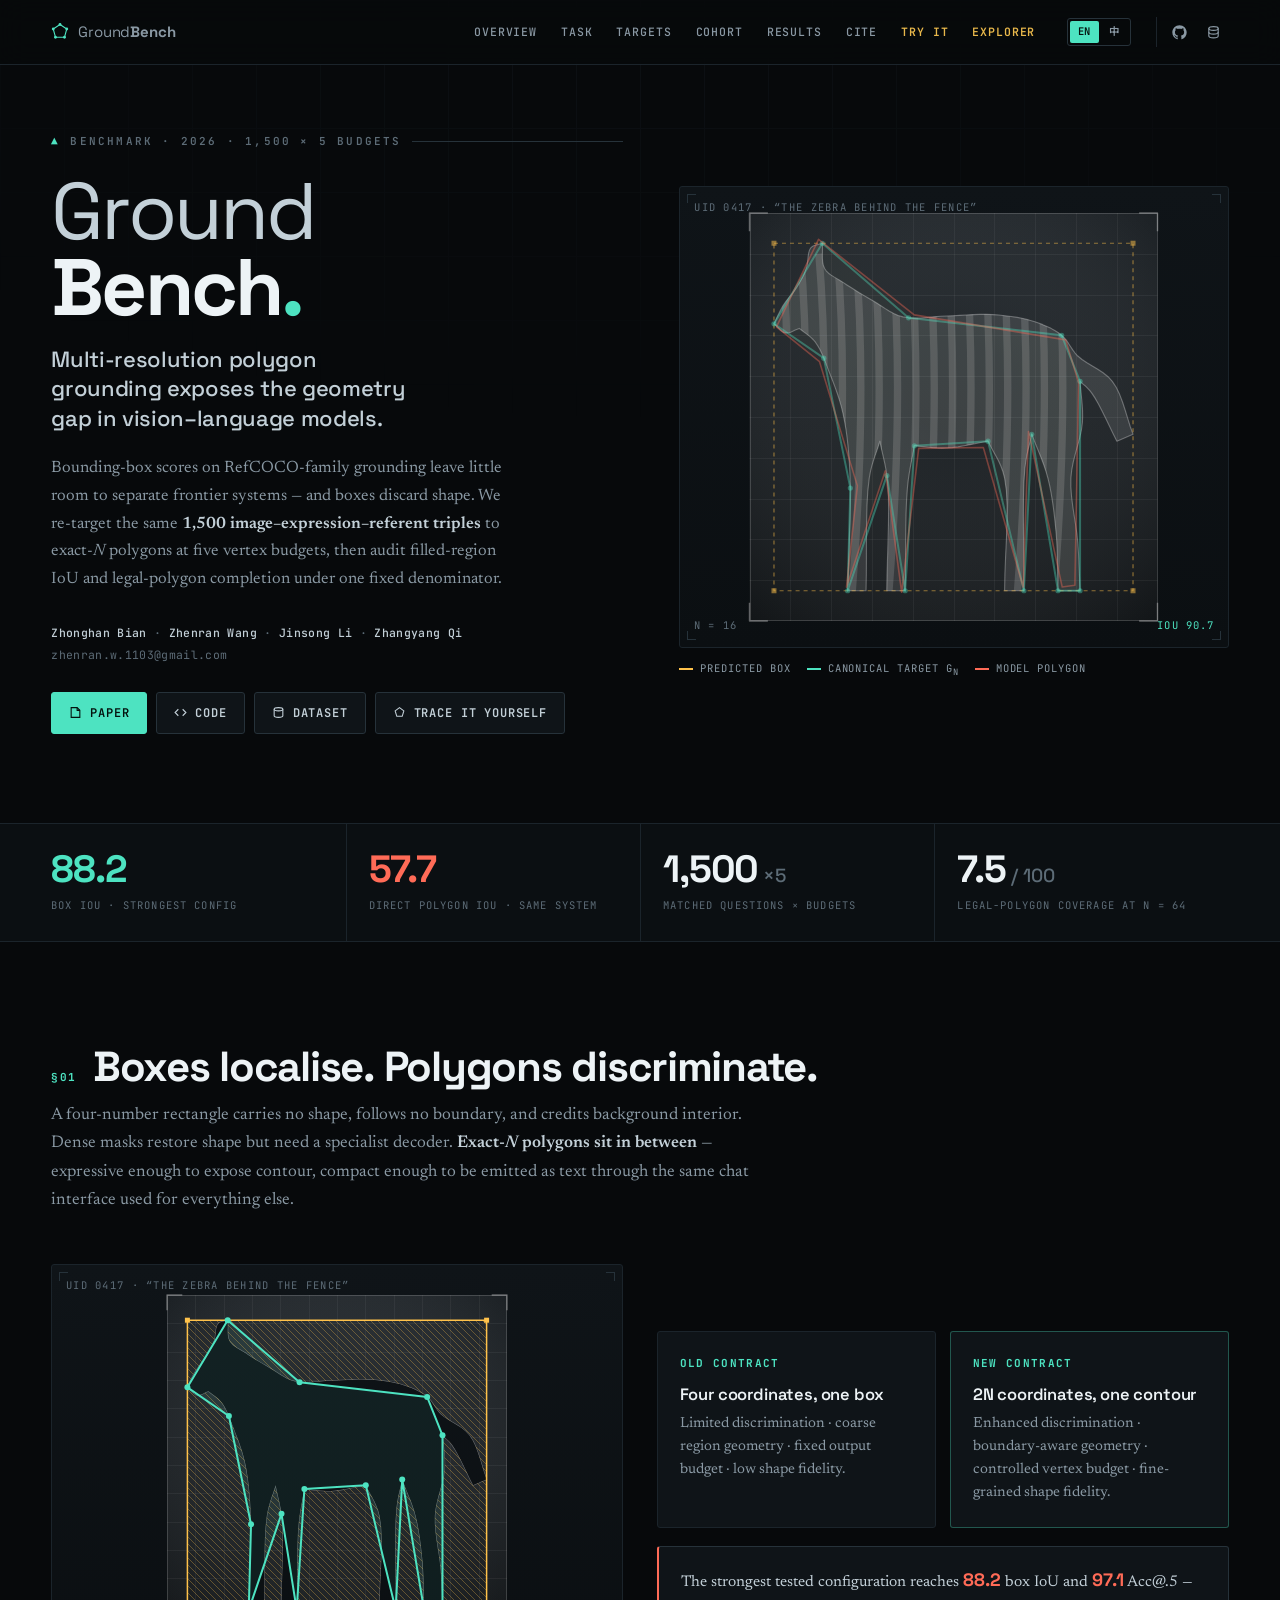
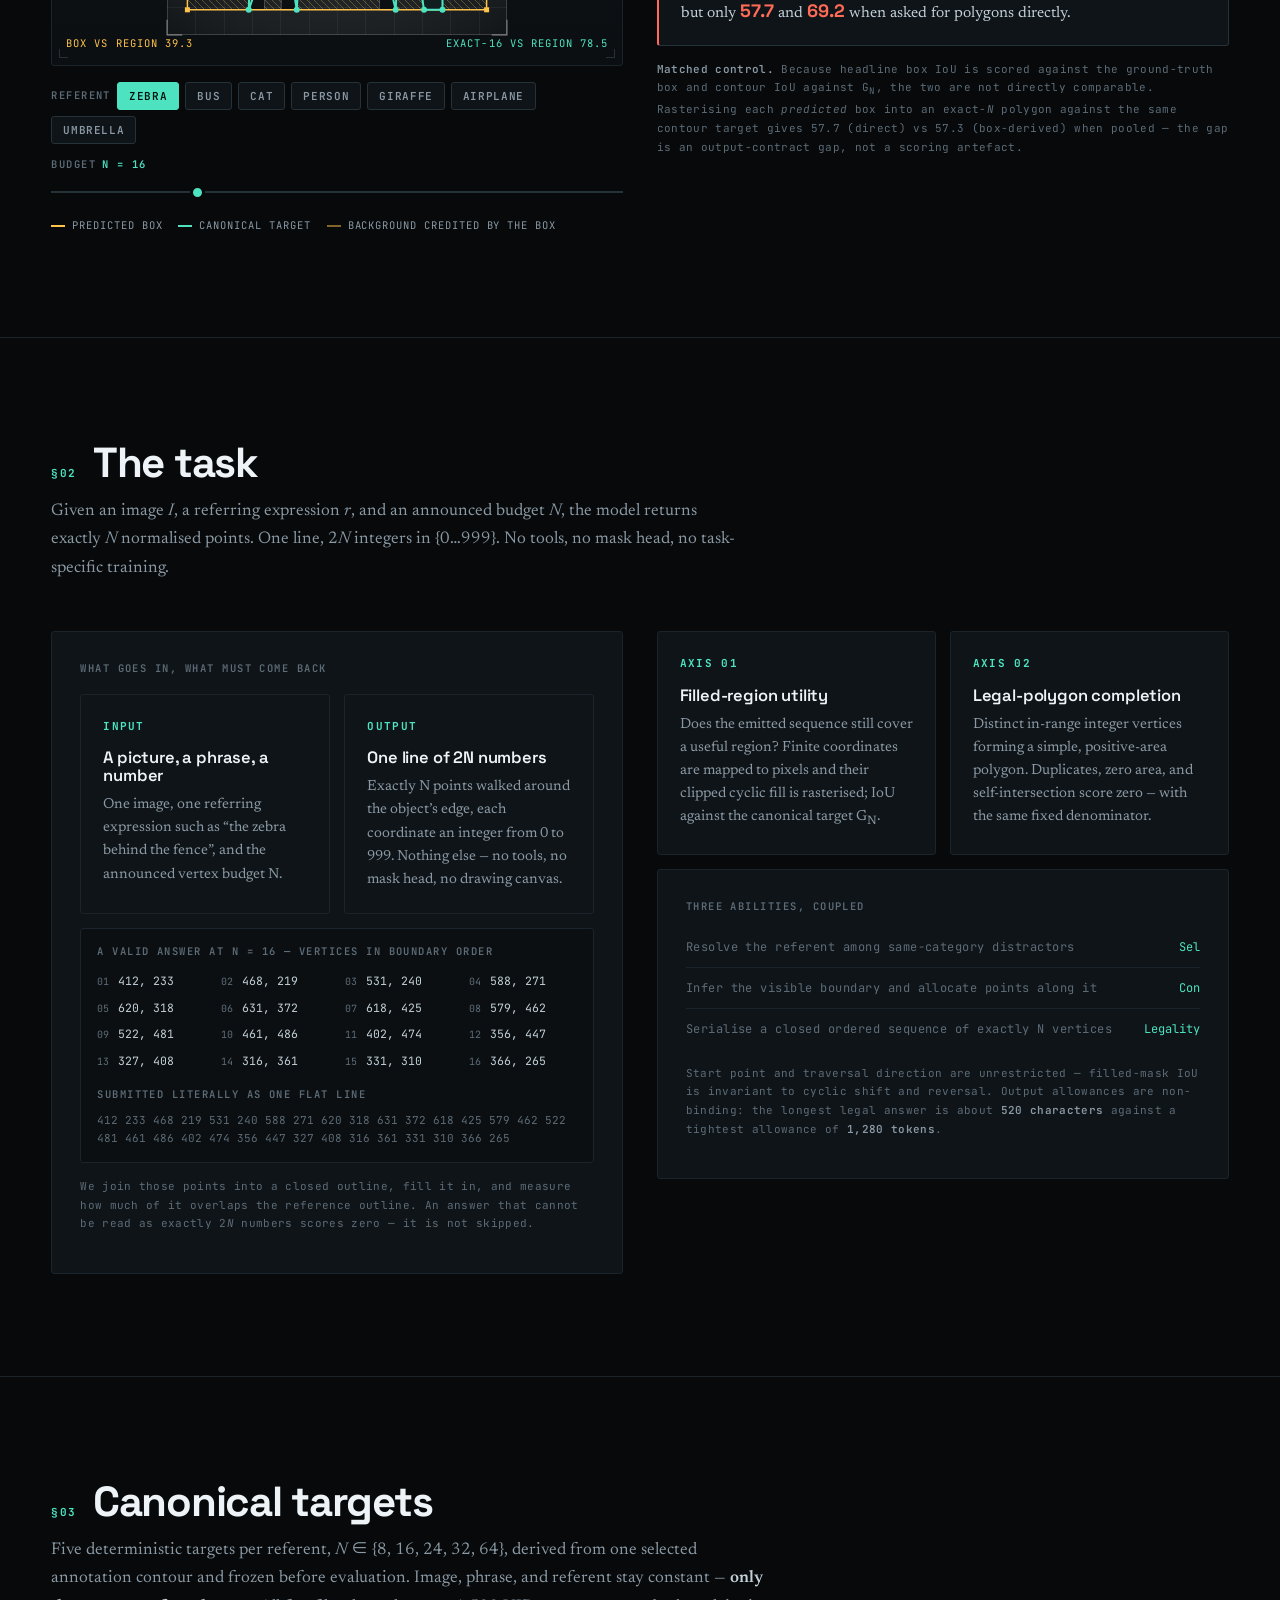
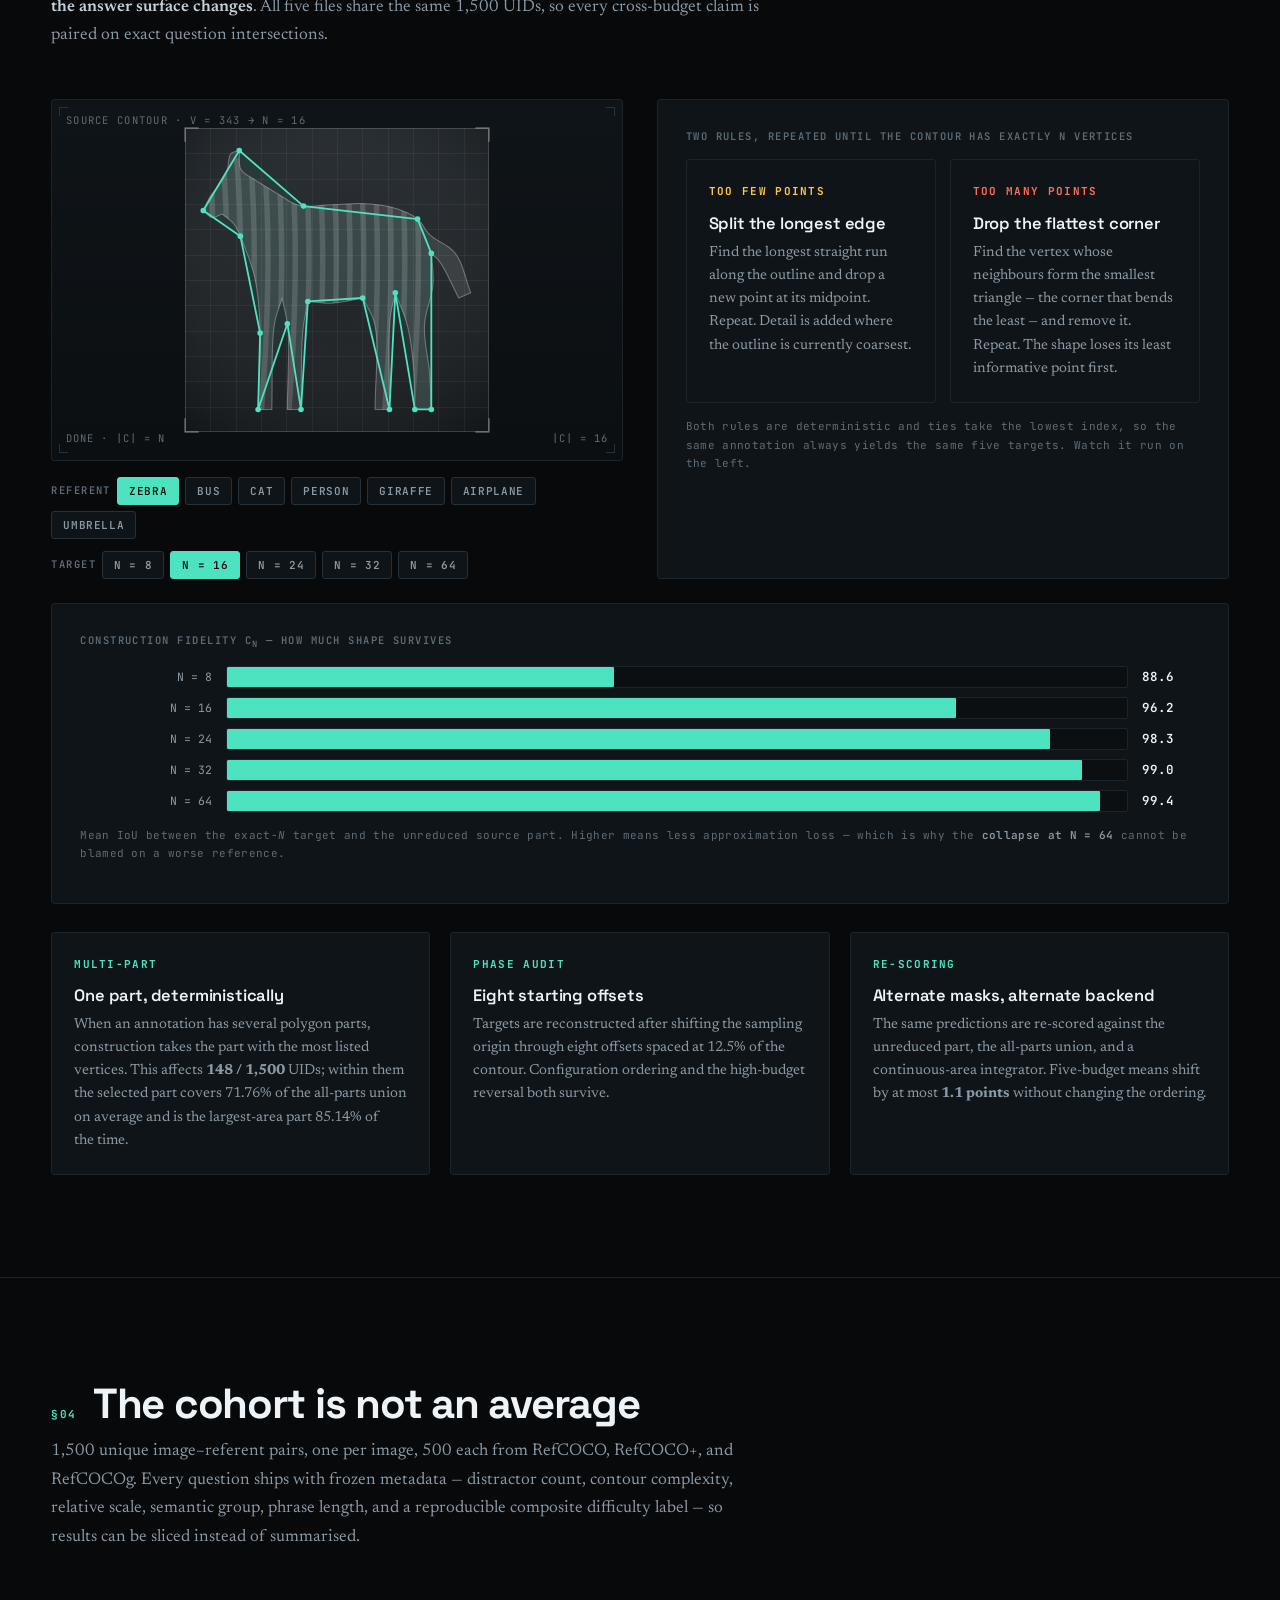
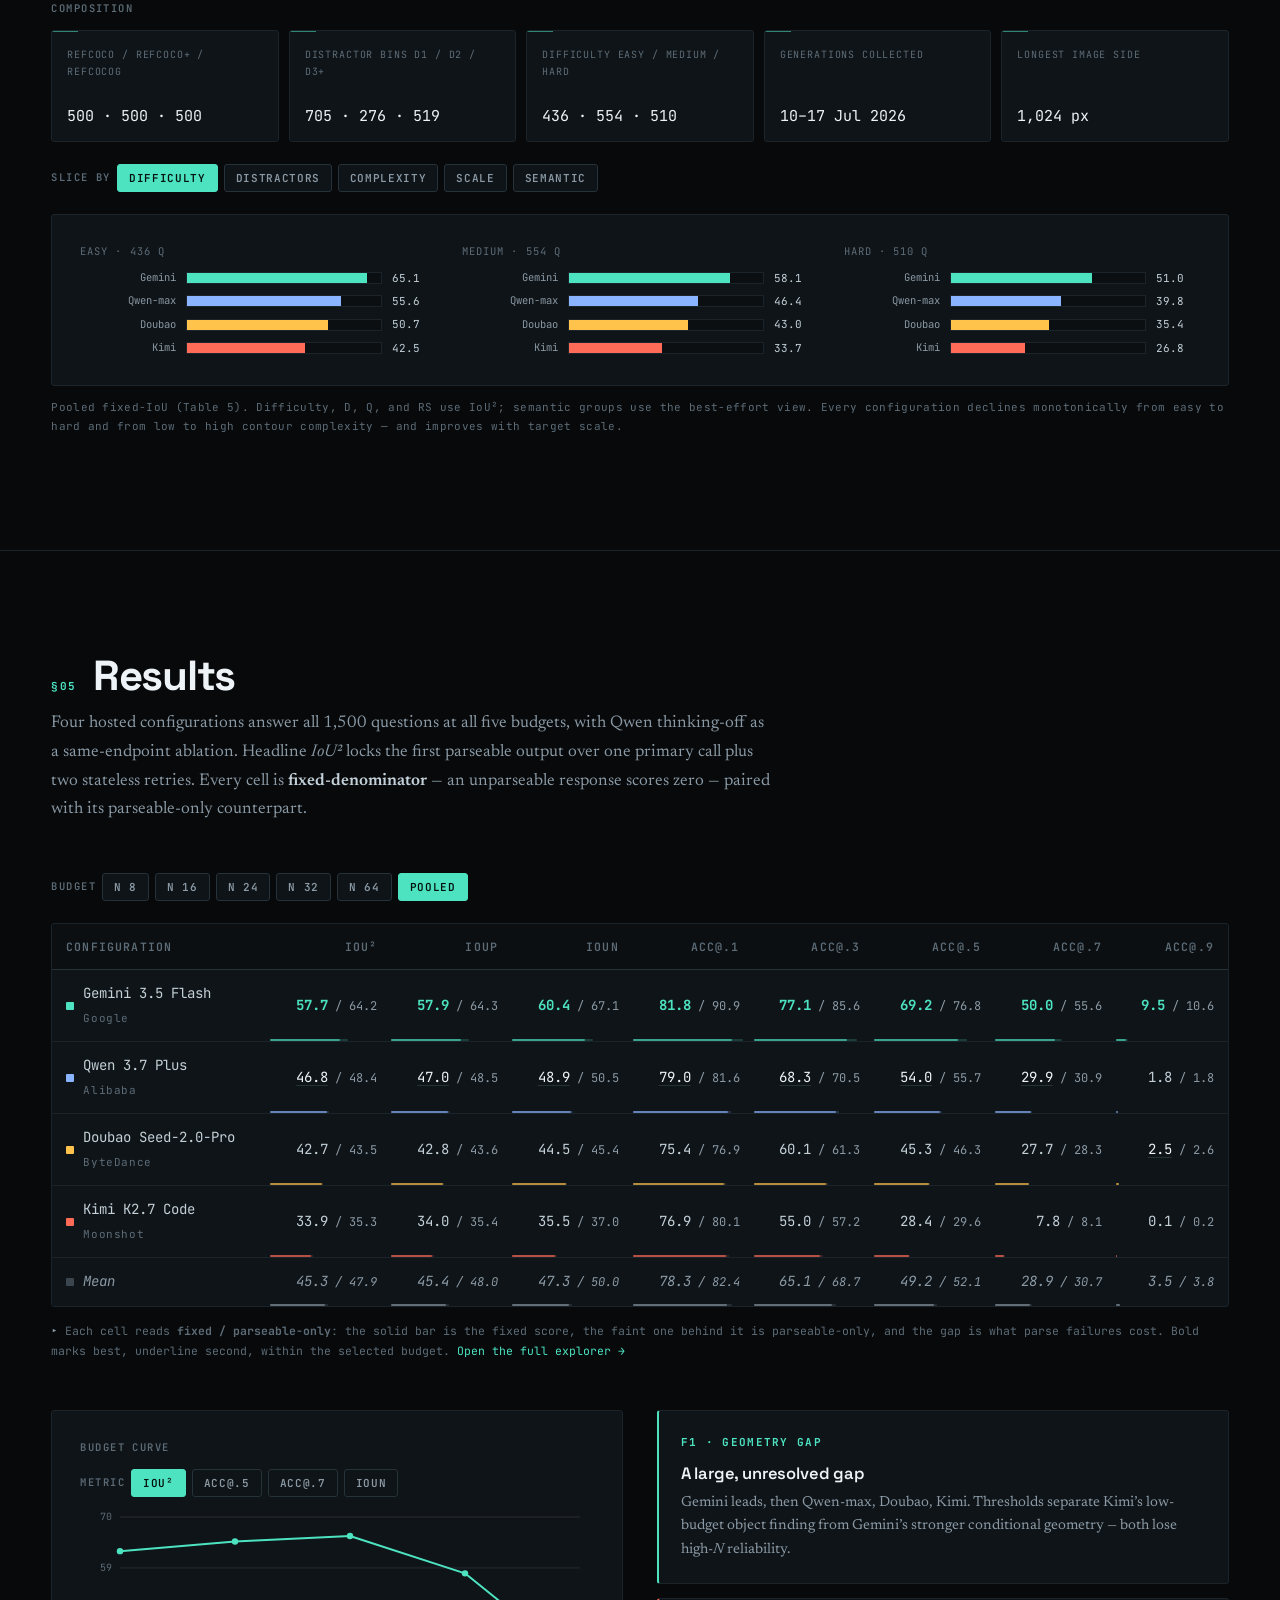
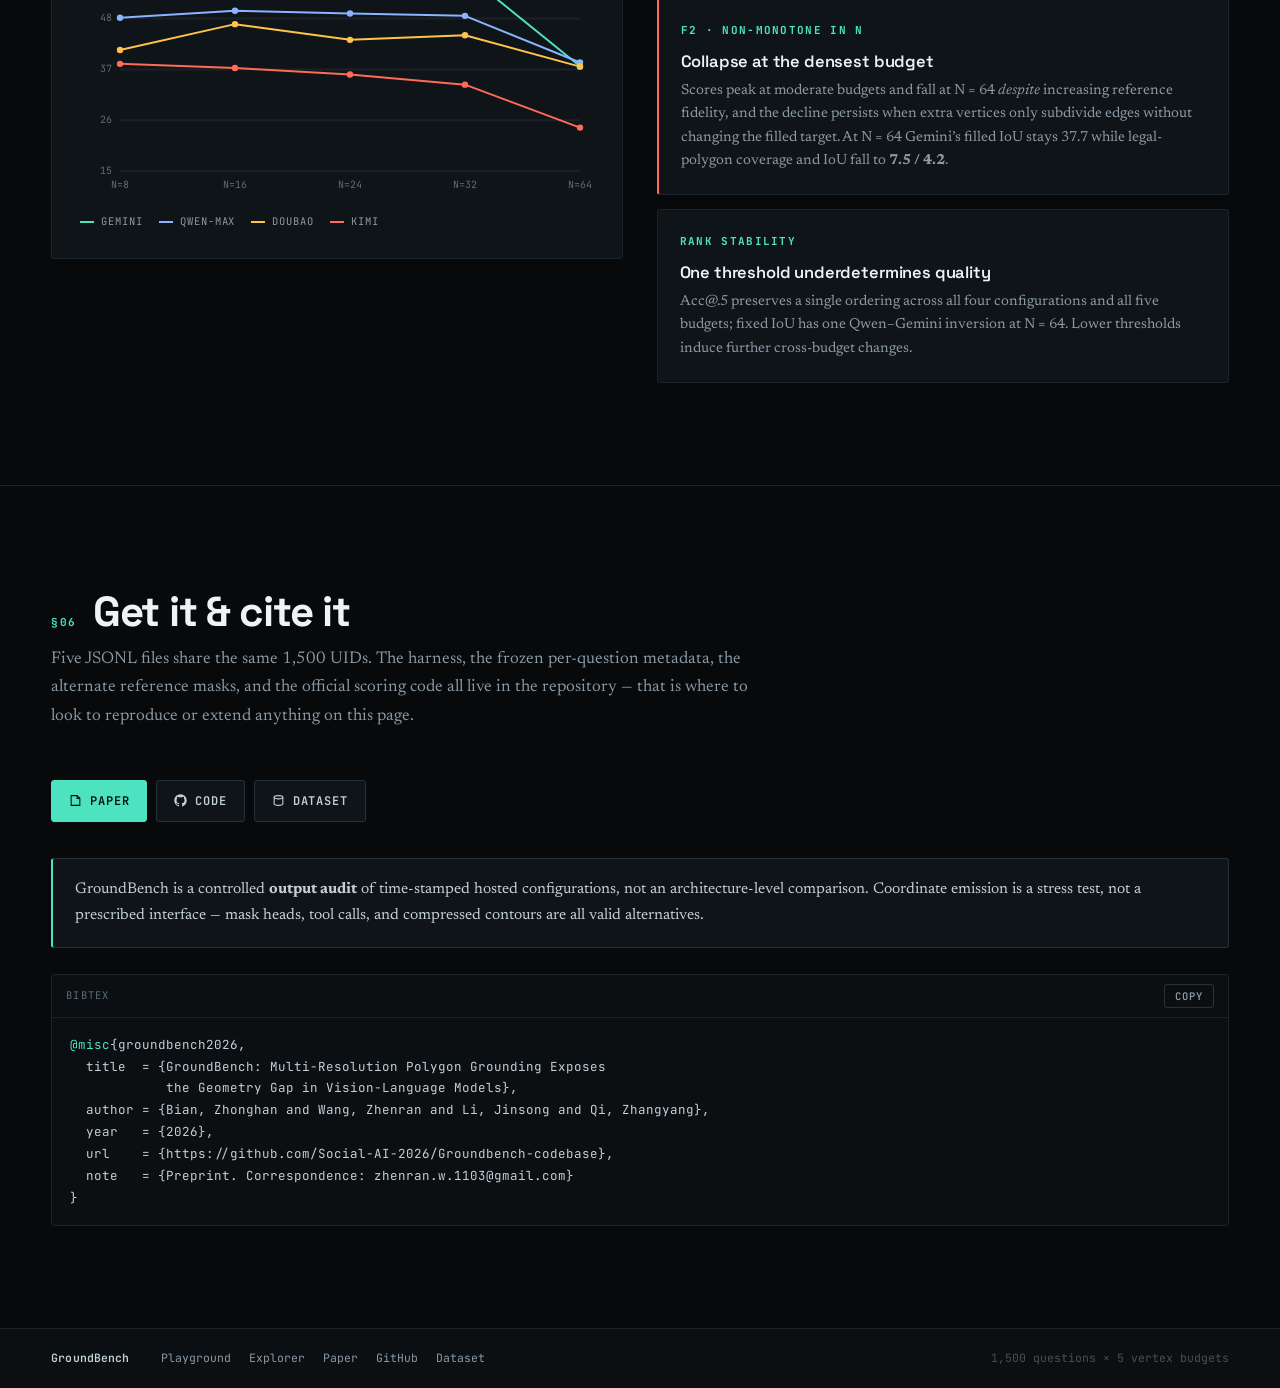
==== index.html @ a78e436f "Deploy the project site Three bilingual pages (project page, table explorer, tracing playground) wit" ====
<!doctype html>
<html lang="en">
<head>
<meta charset="utf-8" />
<meta name="viewport" content="width=device-width, initial-scale=1" />
<title>GroundBench — Multi-Resolution Polygon Grounding</title>
<meta name="description" content="A matched benchmark that re-targets 1,500 RefCOCO-family grounding triples to exact-N polygons at five vertex budgets, exposing the geometry gap in vision–language models." />
<link rel="preconnect" href="https://fonts.googleapis.com" />
<link rel="preconnect" href="https://fonts.gstatic.com" crossorigin />
<link href="https://fonts.googleapis.com/css2?family=JetBrains+Mono:wght@400;500;600;700&family=Space+Grotesk:wght@400;500;600;700&family=Newsreader:ital,opsz,wght@0,6..72,300;0,6..72,400;0,6..72,600;1,6..72,400&family=Noto+Sans+SC:wght@300;400;500;700&display=swap" rel="stylesheet" />
<link rel="stylesheet" href="styles.css?v=gb2" />
</head>
<body>


<header class="nav">
  <div class="nav-in">
    <a class="brand" href="#top">
      <svg class="brand-glyph" viewBox="0 0 24 24" fill="none" aria-hidden="true"><polygon points="12,2 21,8 18,19 6,19 3,8" stroke="#4DE3C1" stroke-width="1.4" stroke-linejoin="round"/><circle cx="12" cy="2" r="1.9" fill="#4DE3C1"/><circle cx="21" cy="8" r="1.9" fill="#4DE3C1"/><circle cx="18" cy="19" r="1.9" fill="#4DE3C1"/><circle cx="6" cy="19" r="1.9" fill="#4DE3C1"/><circle cx="3" cy="8" r="1.9" fill="#4DE3C1"/></svg>
      <span class="wm"><span>Ground</span><b>Bench</b></span>
    </a>
    <button class="nav-burger" id="burger" aria-label="Menu">≡</button>
    <ul class="nav-links" id="navlinks">
      <li><a href="#gap" data-spy="gap" data-t="nav.gap">Overview</a></li>
      <li><a href="#task" data-spy="task" data-t="nav.task">Task</a></li>
      <li><a href="#targets" data-spy="targets" data-t="nav.targets">Targets</a></li>
      <li><a href="#cohort" data-spy="cohort" data-t="nav.cohort">Cohort</a></li>
      <li><a href="#results" data-spy="results" data-t="nav.results">Results</a></li>
      <li><a href="#cite" data-spy="cite" data-t="nav.cite">Cite</a></li>
      <li><a class="np" href="playground.html" data-t="nav.try">Try it</a></li>
      <li><a class="np" href="explorer.html" data-t="nav.explorer">Explorer</a></li>
    </ul>
    <div class="lang" role="group" aria-label="Language">
      <button type="button" class="lang-btn" data-lang="en">EN</button>
      <button type="button" class="lang-btn" data-lang="zh">中</button>
    </div>
    <div class="nav-icons">
      <a href="https://github.com/Social-AI-2026/Groundbench-codebase" target="_blank" rel="noopener" aria-label="Code"><svg viewBox="0 0 24 24" fill="currentColor"><path d="M12 .5C5.65.5.5 5.65.5 12c0 5.08 3.29 9.39 7.86 10.91.58.11.79-.25.79-.56v-2.16c-3.2.7-3.88-1.36-3.88-1.36-.52-1.33-1.28-1.69-1.28-1.69-1.05-.72.08-.7.08-.7 1.16.08 1.77 1.19 1.77 1.19 1.03 1.77 2.71 1.26 3.37.96.1-.75.4-1.26.73-1.55-2.55-.29-5.24-1.28-5.24-5.69 0-1.26.45-2.29 1.19-3.1-.12-.29-.52-1.46.11-3.05 0 0 .97-.31 3.18 1.18.92-.26 1.91-.39 2.89-.39.98 0 1.97.13 2.89.39 2.21-1.49 3.18-1.18 3.18-1.18.63 1.59.23 2.76.11 3.05.74.81 1.19 1.84 1.19 3.1 0 4.42-2.69 5.39-5.25 5.68.41.36.78 1.05.78 2.12v3.14c0 .31.21.67.8.56C20.21 21.38 23.5 17.08 23.5 12 23.5 5.65 18.35.5 12 .5z"/></svg></a>
      <a href="https://huggingface.co/datasets/Social-AI-2026/GroundBench" target="_blank" rel="noopener" aria-label="Dataset"><svg viewBox="0 0 24 24" fill="none" stroke="currentColor" stroke-width="1.8" stroke-linecap="round"><ellipse cx="12" cy="5.5" rx="7.5" ry="3"/><path d="M4.5 5.5v6c0 1.66 3.36 3 7.5 3s7.5-1.34 7.5-3v-6"/><path d="M4.5 11.5v6c0 1.66 3.36 3 7.5 3s7.5-1.34 7.5-3v-6"/></svg></a>
    </div>
  </div>
</header>

<main id="top">

<!-- ================================ HERO ================================= -->
<section class="hero">
  <div class="wrap hero-grid">
    <div>
      <div class="eyebrow"><span class="tick">▲</span> <span data-t="hero.eyebrow">Benchmark · 2026 · 1,500 × 5 budgets</span></div>
      <h1><span class="l1">Ground</span><span class="l2">Bench<em>.</em></span></h1>
      <p class="hero-sub" data-t="hero.sub">Multi-resolution polygon grounding exposes the geometry gap in vision–language models.</p>
      <p class="hero-lede" data-th="hero.lede">Bounding-box scores on RefCOCO-family grounding leave little room to separate frontier systems — and boxes discard shape. We re-target the same <strong>1,500 image–expression–referent triples</strong> to exact-<em>N</em> polygons at five vertex budgets, then audit filled-region IoU and legal-polygon completion under one fixed denominator.</p>
      <p class="authors"><b>Zhonghan Bian</b> · <b>Zhenran Wang</b> · <b>Jinsong Li</b> · <b>Zhangyang Qi</b><br />zhenran.w.1103@gmail.com</p>
      <div class="btnrow">
        <a class="btn hi" href="uploads/GroundBench_Arxiv.pdf" target="_blank"><svg viewBox="0 0 24 24" fill="none" stroke="currentColor" stroke-width="2"><path d="M4 3h11l5 5v13H4z"/><path d="M15 3v5h5"/></svg> <span data-t="btn.paper">Paper</span></a>
        <a class="btn" href="https://github.com/Social-AI-2026/Groundbench-codebase" target="_blank" rel="noopener"><svg viewBox="0 0 24 24" fill="none" stroke="currentColor" stroke-width="2"><path d="M8 6 2 12l6 6M16 6l6 6-6 6"/></svg> <span data-t="btn.code">Code</span></a>
        <a class="btn" href="https://huggingface.co/datasets/Social-AI-2026/GroundBench" target="_blank" rel="noopener"><svg viewBox="0 0 24 24" fill="none" stroke="currentColor" stroke-width="2"><ellipse cx="12" cy="6" rx="8" ry="3"/><path d="M4 6v12c0 1.7 3.6 3 8 3s8-1.3 8-3V6"/></svg> <span data-t="btn.data">Dataset</span></a>
        <a class="btn" href="playground.html"><svg viewBox="0 0 24 24" fill="none" stroke="currentColor" stroke-width="2"><polygon points="12,3 20,9 17,19 7,19 4,9"/></svg> <span data-t="btn.trace">Trace it yourself</span></a>
      </div>
    </div>
    <div>
      <div class="stage">
        <canvas id="hero-canvas" height="460"></canvas>
        <span class="corner tl"></span><span class="corner tr"></span><span class="corner bl"></span><span class="corner br"></span>
        <div class="stage-tag" id="hero-tag">uid 0417 · “the zebra behind the fence”</div>
        <div class="stage-hud"><span id="hero-n">N = 8</span><span id="hero-iou">IoU —</span></div>
      </div>
      <div class="legend">
        <span><i style="border-color:#FFC24B"></i><span data-t="lg.box">Predicted box</span></span>
        <span><i style="border-color:#4DE3C1"></i><span data-th="lg.target">Canonical target G<sub>N</sub></span></span>
        <span><i style="border-color:#FF6B57"></i><span data-t="lg.pred">Model polygon</span></span>
      </div>
    </div>
  </div>
</section>

<div class="statbar">
  <div class="statbar-in">
    <div class="stat hi"><div class="v">88.2</div><div class="k" data-t="stat.1">Box IoU · strongest config</div></div>
    <div class="stat lo"><div class="v">57.7</div><div class="k" data-t="stat.2">Direct polygon IoU · same system</div></div>
    <div class="stat"><div class="v">1,500<small> ×5</small></div><div class="k" data-t="stat.3">Matched questions × budgets</div></div>
    <div class="stat"><div class="v">7.5<small> / 100</small></div><div class="k" data-t="stat.4">Legal-polygon coverage at N = 64</div></div>
  </div>
</div>

<!-- ================================ GAP ================================== -->
<section class="blk" id="gap">
  <div class="wrap">
    <div class="shead"><span class="snum">§01</span><h2 data-t="s1.title">Boxes localise. Polygons discriminate.</h2></div>
    <p class="sdek" data-th="s1.dek">A four-number rectangle carries no shape, follows no boundary, and credits background interior. Dense masks restore shape but need a specialist decoder. <strong>Exact-<em>N</em> polygons sit in between</strong> — expressive enough to expose contour, compact enough to be emitted as text through the same chat interface used for everything else.</p>

    <div class="figrow">
      <div>
        <div class="stage">
          <canvas id="gap-canvas" height="400"></canvas>
          <span class="corner tl"></span><span class="corner tr"></span><span class="corner bl"></span><span class="corner br"></span>
          <div class="stage-tag" id="gap-tag">uid 0417 · “the zebra behind the fence”</div>
          <div class="stage-hud"><span id="gap-box" style="color:var(--box)">Box vs region</span><span id="gap-poly" style="color:var(--ref)">Exact-N vs region</span></div>
        </div>
        <div class="chiprow" style="margin-top:16px;margin-bottom:0">
          <div class="chipset" id="gap-shape"><span class="lbl" data-t="ui.referent">Referent</span></div>
        </div>
        <div class="chiprow" style="margin-top:12px;margin-bottom:0">
          <div class="chipset"><span class="lbl" data-t="ui.budget">Budget</span><span id="gap-nval" class="lbl" style="color:var(--ref)">N = 16</span></div>
        </div>
        <input class="slider" id="gap-slider" type="range" min="0" max="4" step="1" value="1" aria-label="Vertex budget" />
        <div class="legend">
          <span><i style="border-color:#FFC24B"></i><span data-t="lg.box">Predicted box</span></span>
          <span><i style="border-color:#4DE3C1"></i><span data-t="lg.target2">Canonical target</span></span>
          <span><i style="border-color:rgba(255,194,75,.5)"></i><span data-t="lg.hatch">Background credited by the box</span></span>
        </div>
      </div>
      <div>
        <div class="grid2" style="gap:14px">
          <div class="fcard"><span class="n" data-t="s1.c1.k">OLD CONTRACT</span><h4 data-t="s1.c1.h">Four coordinates, one box</h4><p data-t="s1.c1.b">Limited discrimination · coarse region geometry · fixed output budget · low shape fidelity.</p></div>
          <div class="fcard" style="border-color:rgba(77,227,193,.32)"><span class="n" data-t="s1.c2.k">NEW CONTRACT</span><h4 data-t="s1.c2.h">2N coordinates, one contour</h4><p data-t="s1.c2.b">Enhanced discrimination · boundary-aware geometry · controlled vertex budget · fine-grained shape fidelity.</p></div>
        </div>
        <div class="callout warn" style="margin-top:18px" data-th="s1.callout">The strongest tested configuration reaches <span class="big">88.2</span> box IoU and <span class="big">97.1</span> Acc@.5 — but only <span class="big">57.7</span> and <span class="big">69.2</span> when asked for polygons directly.</div>
        <p class="figcap" style="margin-top:14px" data-th="s1.cap"><b>Matched control.</b> Because headline box IoU is scored against the ground-truth box and contour IoU against G<sub>N</sub>, the two are not directly comparable. Rasterising each <em>predicted</em> box into an exact-<em>N</em> polygon against the same contour target gives 57.7 (direct) vs 57.3 (box-derived) when pooled — the gap is an output-contract gap, not a scoring artefact.</p>
      </div>
    </div>
  </div>
</section>

<!-- ================================ TASK ================================= -->
<section class="blk" id="task">
  <div class="wrap">
    <div class="shead"><span class="snum">§02</span><h2 data-t="s2.title">The task</h2></div>
    <p class="sdek" data-th="s2.dek">Given an image <em>I</em>, a referring expression <em>r</em>, and an announced budget <em>N</em>, the model returns exactly <em>N</em> normalised points. One line, 2<em>N</em> integers in {0…999}. No tools, no mask head, no task-specific training.</p>

    <div class="figrow" style="align-items:start">
      <div class="panel panel-pad">
        <div class="lbl" style="margin-bottom:16px" data-t="s2.io.title">What goes in, what must come back</div>
        <div class="grid2" style="gap:14px">
          <div class="fcard"><span class="n" data-t="s2.in.k">INPUT</span><h4 data-t="s2.in.h">A picture, a phrase, a number</h4><p data-t="s2.in.b">One image, one referring expression such as “the zebra behind the fence”, and the announced vertex budget N.</p></div>
          <div class="fcard"><span class="n" data-t="s2.out.k">OUTPUT</span><h4 data-t="s2.out.h">One line of 2N numbers</h4><p data-t="s2.out.b">Exactly N points walked around the object’s edge, each coordinate an integer from 0 to 999. Nothing else — no tools, no mask head, no drawing canvas.</p></div>
        </div>
        <div style="margin-top:14px;padding:14px 16px;background:var(--bg-2);border:1px solid var(--line);border-radius:var(--r)">
          <div class="lbl" style="margin-bottom:10px" data-t="s2.sample">A valid answer at N = 16 — vertices in boundary order</div>
          <div class="ptgrid"><span><i>01</i>412, 233</span><span><i>02</i>468, 219</span><span><i>03</i>531, 240</span><span><i>04</i>588, 271</span><span><i>05</i>620, 318</span><span><i>06</i>631, 372</span><span><i>07</i>618, 425</span><span><i>08</i>579, 462</span><span><i>09</i>522, 481</span><span><i>10</i>461, 486</span><span><i>11</i>402, 474</span><span><i>12</i>356, 447</span><span><i>13</i>327, 408</span><span><i>14</i>316, 361</span><span><i>15</i>331, 310</span><span><i>16</i>366, 265</span></div>
          <div class="lbl" style="margin:15px 0 7px" data-t="s2.sample.raw">submitted literally as one flat line</div>
          <div class="rawline">412 233 468 219 531 240 588 271 620 318 631 372 618 425 579 462 522 481 461 486 402 474 356 447 327 408 316 361 331 310 366 265</div>
        </div>
        <p class="figcap" style="margin-top:14px" data-th="s2.score">We join those points into a closed outline, fill it in, and measure how much of it overlaps the reference outline. An answer that cannot be read as exactly 2<em>N</em> numbers scores zero — it is not skipped.</p>
      </div>
      <div>
        <div class="grid2" style="gap:14px">
          <div class="fcard"><span class="n" data-t="s2.a1.k">AXIS 01</span><h4 data-t="s2.a1.h">Filled-region utility</h4><p data-th="s2.a1.b">Does the emitted sequence still cover a useful region? Finite coordinates are mapped to pixels and their clipped cyclic fill is rasterised; IoU against the canonical target G<sub>N</sub>.</p></div>
          <div class="fcard"><span class="n" data-t="s2.a2.k">AXIS 02</span><h4 data-t="s2.a2.h">Legal-polygon completion</h4><p data-t="s2.a2.b">Distinct in-range integer vertices forming a simple, positive-area polygon. Duplicates, zero area, and self-intersection score zero — with the same fixed denominator.</p></div>
        </div>
        <div class="panel panel-pad" style="margin-top:14px">
          <div class="lbl" style="margin-bottom:12px" data-t="s2.three">Three abilities, coupled</div>
          <div class="kvs">
            <div class="kv"><span class="k" data-t="s2.k1">Resolve the referent among same-category distractors</span><span class="v" style="color:var(--ref)">Sel</span></div>
            <div class="kv"><span class="k" data-t="s2.k2">Infer the visible boundary and allocate points along it</span><span class="v" style="color:var(--ref)">Con</span></div>
            <div class="kv"><span class="k" data-t="s2.k3">Serialise a closed ordered sequence of exactly N vertices</span><span class="v" style="color:var(--ref)">Legality</span></div>
          </div>
          <p class="figcap" style="margin-top:14px" data-th="s2.cap">Start point and traversal direction are unrestricted — filled-mask IoU is invariant to cyclic shift and reversal. Output allowances are non-binding: the longest legal answer is about <b>520 characters</b> against a tightest allowance of <b>1,280 tokens</b>.</p>
        </div>
      </div>
    </div>
  </div>
</section>

<!-- =============================== TARGETS =============================== -->
<section class="blk" id="targets">
  <div class="wrap">
    <div class="shead"><span class="snum">§03</span><h2 data-t="s3.title">Canonical targets</h2></div>
    <p class="sdek" data-th="s3.dek">Five deterministic targets per referent, <em>N</em> ∈ {8, 16, 24, 32, 64}, derived from one selected annotation contour and frozen before evaluation. Image, phrase, and referent stay constant — <strong>only the answer surface changes</strong>. All five files share the same 1,500 UIDs, so every cross-budget claim is paired on exact question intersections.</p>

    <div class="figrow even">
      <div>
        <div class="stage">
          <canvas id="algo-canvas" height="360"></canvas>
          <span class="corner tl"></span><span class="corner tr"></span><span class="corner bl"></span><span class="corner br"></span>
          <div class="stage-tag" id="algo-tag">Source contour</div>
          <div class="stage-hud"><span id="algo-op">—</span><span id="algo-count">|C| = 41</span></div>
        </div>
        <div class="chiprow" style="margin-top:16px;margin-bottom:0">
          <div class="chipset" id="algo-shape"><span class="lbl" data-t="ui.referent">Referent</span></div>
        </div>
        <div class="chiprow" style="margin-top:12px;margin-bottom:0">
          <div class="chipset" id="algo-chips"><span class="lbl" data-t="ui.target">Target</span></div>
        </div>
      </div>
      <div class="panel panel-pad">
        <div class="lbl" style="margin-bottom:14px" data-t="s3.rules">Two rules, repeated until the contour has exactly N vertices</div>
        <div class="grid2" style="gap:14px">
          <div class="fcard"><span class="n" style="color:var(--box)" data-t="s3.r1.k">TOO FEW POINTS</span><h4 data-t="s3.r1.h">Split the longest edge</h4><p data-t="s3.r1.b">Find the longest straight run along the outline and drop a new point at its midpoint. Repeat. Detail is added where the outline is currently coarsest.</p></div>
          <div class="fcard"><span class="n" style="color:var(--pred)" data-t="s3.r2.k">TOO MANY POINTS</span><h4 data-t="s3.r2.h">Drop the flattest corner</h4><p data-t="s3.r2.b">Find the vertex whose neighbours form the smallest triangle — the corner that bends the least — and remove it. Repeat. The shape loses its least informative point first.</p></div>
        </div>
        <p class="figcap" style="margin-top:14px" data-t="s3.rules.cap">Both rules are deterministic and ties take the lowest index, so the same annotation always yields the same five targets. Watch it run on the left.</p>
      </div>
    </div>

    <div class="panel panel-pad" style="margin-top:clamp(16px,2.2vw,24px)">
      <div class="lbl" style="margin-bottom:14px" data-th="s3.fid">Construction fidelity C<sub>N</sub> — how much shape survives</div>
      <div class="bars" id="fidelity-bars"></div>
      <p class="figcap" style="margin-top:14px" data-th="s3.fid.cap">Mean IoU between the exact-<em>N</em> target and the unreduced source part. Higher means less approximation loss — which is why the <b>collapse at N = 64</b> cannot be blamed on a worse reference.</p>
    </div>

    <div class="grid3" style="margin-top:clamp(18px,2.4vw,28px)">
      <div class="fcard"><span class="n" data-t="s3.c1.k">MULTI-PART</span><h4 data-t="s3.c1.h">One part, deterministically</h4><p data-th="s3.c1.b">When an annotation has several polygon parts, construction takes the part with the most listed vertices. This affects <b>148 / 1,500</b> UIDs; within them the selected part covers 71.76% of the all-parts union on average and is the largest-area part 85.14% of the time.</p></div>
      <div class="fcard"><span class="n" data-t="s3.c2.k">PHASE AUDIT</span><h4 data-t="s3.c2.h">Eight starting offsets</h4><p data-t="s3.c2.b">Targets are reconstructed after shifting the sampling origin through eight offsets spaced at 12.5% of the contour. Configuration ordering and the high-budget reversal both survive.</p></div>
      <div class="fcard"><span class="n" data-t="s3.c3.k">RE-SCORING</span><h4 data-t="s3.c3.h">Alternate masks, alternate backend</h4><p data-th="s3.c3.b">The same predictions are re-scored against the unreduced part, the all-parts union, and a continuous-area integrator. Five-budget means shift by at most <b>1.1 points</b> without changing the ordering.</p></div>
    </div>
  </div>
</section>

<!-- =============================== COHORT ================================ -->
<section class="blk" id="cohort">
  <div class="wrap">
    <div class="shead"><span class="snum">§04</span><h2 data-t="s4.title">The cohort is not an average</h2></div>
    <p class="sdek" data-t="s4.dek">1,500 unique image–referent pairs, one per image, 500 each from RefCOCO, RefCOCO+, and RefCOCOg. Every question ships with frozen metadata — distractor count, contour complexity, relative scale, semantic group, phrase length, and a reproducible composite difficulty label — so results can be sliced instead of summarised.</p>

    <div class="lbl" style="margin-bottom:12px" data-t="s4.comp">Composition</div>
    <div class="cardstrip" style="margin-bottom:22px">
      <div class="scard"><span class="k">RefCOCO / RefCOCO+ / RefCOCOg</span><span class="v">500 · 500 · 500</span></div>
      <div class="scard"><span class="k" data-t="s4.kv2">Distractor bins D1 / D2 / D3+</span><span class="v">705 · 276 · 519</span></div>
      <div class="scard"><span class="k" data-t="s4.kv3">Difficulty easy / medium / hard</span><span class="v">436 · 554 · 510</span></div>
      <div class="scard"><span class="k" data-t="s4.kv6">Generations collected</span><span class="v">10–17 Jul 2026</span></div>
      <div class="scard"><span class="k" data-t="s4.kv7">Longest image side</span><span class="v">1,024 px</span></div>
    </div>
    <div>
      <div class="chiprow"><div class="chipset" id="slice-axis"><span class="lbl" data-t="ui.sliceby">Slice by</span></div></div>
      <div class="panel panel-pad">
        <div class="gchart cols" id="slice-chart"></div>
      </div>
      <p class="figcap" data-th="s4.cap">Pooled fixed-IoU (Table 5). Difficulty, D, Q, and RS use IoU²; semantic groups use the best-effort view. Every configuration declines monotonically from easy to hard and from low to high contour complexity — and improves with target scale.</p>
      </div>
    </div>
  </div>
</section>

<!-- =============================== RESULTS =============================== -->
<section class="blk" id="results">
  <div class="wrap">
    <div class="shead"><span class="snum">§05</span><h2 data-t="s5.title">Results</h2></div>
    <p class="sdek" data-th="s5.dek">Four hosted configurations answer all 1,500 questions at all five budgets, with Qwen thinking-off as a same-endpoint ablation. Headline <em>IoU²</em> locks the first parseable output over one primary call plus two stateless retries. Every cell is <strong>fixed-denominator</strong> — an unparseable response scores zero — paired with its parseable-only counterpart.</p>

    <div class="chiprow">
      <div class="chipset" id="res-budget"><span class="lbl" data-t="ui.budget">Budget</span></div>
    </div>

    <div class="tblwrap"><table class="gb" id="res-table"><tbody></tbody></table></div>
    <p class="note" style="margin-top:14px"><span class="sym">▸</span> <span data-th="s5.note">Each cell reads <b>fixed / parseable-only</b>: the solid bar is the fixed score, the faint one behind it is parseable-only, and the gap is what parse failures cost. Bold marks best, underline second, within the selected budget. <a href="explorer.html">Open the full explorer →</a></span></p>

    <div class="figrow" style="margin-top:clamp(30px,4vw,48px);align-items:start">
      <div class="panel panel-pad">
        <div class="lbl" style="margin-bottom:4px" data-t="s5.curve">Budget curve</div>
        <div class="chiprow" style="margin:12px 0 4px"><div class="chipset" id="curve-metric"><span class="lbl" data-t="ui.metric">Metric</span></div></div>
        <canvas id="curve-canvas" height="300" style="width:100%;display:block"></canvas>
        <div class="legend" id="curve-legend"></div>
      </div>
      <div>
        <div class="fcard" style="border-left:2px solid var(--ref)"><span class="n" data-t="s5.f1.k">F1 · GEOMETRY GAP</span><h4 data-t="s5.f1.h">A large, unresolved gap</h4><p data-th="s5.f1.b">Gemini leads, then Qwen-max, Doubao, Kimi. Thresholds separate Kimi’s low-budget object finding from Gemini’s stronger conditional geometry — both lose high-<em>N</em> reliability.</p></div>
        <div class="fcard" style="border-left:2px solid var(--pred);margin-top:14px"><span class="n" data-t="s5.f2.k">F2 · NON-MONOTONE IN N</span><h4 data-t="s5.f2.h">Collapse at the densest budget</h4><p data-th="s5.f2.b">Scores peak at moderate budgets and fall at N = 64 <em>despite</em> increasing reference fidelity, and the decline persists when extra vertices only subdivide edges without changing the filled target. At N = 64 Gemini’s filled IoU stays 37.7 while legal-polygon coverage and IoU fall to <b>7.5 / 4.2</b>.</p></div>
        <div class="fcard" style="margin-top:14px"><span class="n" data-t="s5.f3.k">RANK STABILITY</span><h4 data-t="s5.f3.h">One threshold underdetermines quality</h4><p data-t="s5.f3.b">Acc@.5 preserves a single ordering across all four configurations and all five budgets; fixed IoU has one Qwen–Gemini inversion at N = 64. Lower thresholds induce further cross-budget changes.</p></div>
      </div>
    </div>
  </div>
</section>

<!-- ============================ GET IT & CITE ============================= -->
<section class="blk" id="cite">
  <div class="wrap">
    <div class="shead"><span class="snum">§06</span><h2 data-t="s7.title">Get it &amp; cite it</h2></div>
    <p class="sdek" data-t="s7.dek">Five JSONL files share the same 1,500 UIDs. The harness, the frozen per-question metadata, the alternate reference masks, and the official scoring code all live in the repository — that is where to look to reproduce or extend anything on this page.</p>

    <div class="btnrow" style="margin-bottom:clamp(24px,3vw,36px)">
      <a class="btn hi" href="uploads/GroundBench_Arxiv.pdf" target="_blank"><svg viewBox="0 0 24 24" fill="none" stroke="currentColor" stroke-width="2"><path d="M4 3h11l5 5v13H4z"/><path d="M15 3v5h5"/></svg> <span data-t="btn.paper">Paper</span></a>
      <a class="btn" href="https://github.com/Social-AI-2026/Groundbench-codebase" target="_blank" rel="noopener"><svg viewBox="0 0 24 24" fill="currentColor"><path d="M12 .5C5.65.5.5 5.65.5 12c0 5.08 3.29 9.39 7.86 10.91.58.11.79-.25.79-.56v-2.16c-3.2.7-3.88-1.36-3.88-1.36-.52-1.33-1.28-1.69-1.28-1.69-1.05-.72.08-.7.08-.7 1.16.08 1.77 1.19 1.77 1.19 1.03 1.77 2.71 1.26 3.37.96.1-.75.4-1.26.73-1.55-2.55-.29-5.24-1.28-5.24-5.69 0-1.26.45-2.29 1.19-3.1-.12-.29-.52-1.46.11-3.05 0 0 .97-.31 3.18 1.18.92-.26 1.91-.39 2.89-.39.98 0 1.97.13 2.89.39 2.21-1.49 3.18-1.18 3.18-1.18.63 1.59.23 2.76.11 3.05.74.81 1.19 1.84 1.19 3.1 0 4.42-2.69 5.39-5.25 5.68.41.36.78 1.05.78 2.12v3.14c0 .31.21.67.8.56C20.21 21.38 23.5 17.08 23.5 12 23.5 5.65 18.35.5 12 .5z"/></svg> <span data-t="btn.code">GitHub</span></a>
      <a class="btn" href="https://huggingface.co/datasets/Social-AI-2026/GroundBench" target="_blank" rel="noopener"><svg viewBox="0 0 24 24" fill="none" stroke="currentColor" stroke-width="2"><ellipse cx="12" cy="6" rx="8" ry="3"/><path d="M4 6v12c0 1.7 3.6 3 8 3s8-1.3 8-3V6"/></svg> <span data-t="btn.data">Dataset</span></a>
    </div>

    <div class="callout" style="margin-bottom:clamp(18px,2.4vw,26px)" data-th="s7.callout">GroundBench is a controlled <strong>output audit</strong> of time-stamped hosted configurations, not an architecture-level comparison. Coordinate emission is a stress test, not a prescribed interface — mask heads, tool calls, and compressed contours are all valid alternatives.</div>

    <div class="code">
      <div class="code-hd"><span>bibtex</span><button class="copy" data-copy="#bib" data-t="ui.copy">Copy</button></div>
<pre id="bib"><span class="kw">@misc</span>{groundbench2026,
  title  = {GroundBench: Multi-Resolution Polygon Grounding Exposes
            the Geometry Gap in Vision-Language Models},
  author = {Bian, Zhonghan and Wang, Zhenran and Li, Jinsong and Qi, Zhangyang},
  year   = {2026},
  url    = {https://github.com/Social-AI-2026/Groundbench-codebase},
  note   = {Preprint. Correspondence: zhenran.w.1103@gmail.com}
}</pre>
    </div>
  </div>
</section>

</main>

<footer>
  <div class="wrap foot">
    <span class="fb">GroundBench</span>
    <nav class="fl"><a href="playground.html" data-t="ft.try">Playground</a><a href="explorer.html" data-t="ft.expl">Explorer</a><a href="uploads/GroundBench_Arxiv.pdf" target="_blank" data-t="ft.paper">Paper</a><a href="https://github.com/Social-AI-2026/Groundbench-codebase" target="_blank" rel="noopener" data-t="ft.code">GitHub</a><a href="https://huggingface.co/datasets/Social-AI-2026/GroundBench" target="_blank" rel="noopener" data-t="ft.data">Dataset</a></nav>
    <span class="fn" data-t="ft.note">1,500 × 5</span>
  </div>
</footer>

<script src="results.js?v=gb2"></script>
<script src="poly.js?v=gb2"></script>
<script src="shapes.js?v=gb2"></script>
<script src="i18n.js?v=gb2"></script>
<script src="app.js?v=gb2"></script>
</body>
</html>
---- styles.css ----
/* ==========================================================================
   GROUNDINGBENCH — vector-lab theme
   box = amber · reference contour = mint · model prediction = coral
   ========================================================================== */

:root{
  --bg:#07090B; --bg-2:#0B0F12; --panel:#0F1418; --panel-2:#131A1F;
  --line:#1B242B; --line-2:#26323A;
  --ink:#EDF3F6; --ink-2:#C3D0D8; --muted:#8A99A4; --dim:#5D6C77;
  --gold:#E8B84B; --ref:#4DE3C1; --pred:#FF6B57; --box:#FFC24B; --blue:#8AB4FF;
  --ref-dim:rgba(77,227,193,.13); --pred-dim:rgba(255,107,87,.13); --box-dim:rgba(255,194,75,.10);
  --mono:"JetBrains Mono",ui-monospace,SFMono-Regular,Menlo,"Noto Sans SC",monospace;
  --disp:"Space Grotesk","Noto Sans SC",system-ui,sans-serif;
  --serif:"Newsreader","Noto Sans SC",Georgia,serif;
  --pad:clamp(20px,4vw,64px);
  --maxw:1280px;
  --r:3px;
}

*{box-sizing:border-box}
html{scroll-behavior:smooth;scroll-padding-top:96px;-webkit-text-size-adjust:100%}
html.gated{overflow:hidden}
body{margin:0;background:var(--bg);color:var(--ink);font-family:var(--serif);font-size:17.5px;line-height:1.68;-webkit-font-smoothing:antialiased;overflow-x:hidden}
body::before{content:"";position:fixed;inset:0;pointer-events:none;z-index:0;background-image:linear-gradient(var(--line) 1px,transparent 1px),linear-gradient(90deg,var(--line) 1px,transparent 1px);background-size:64px 64px;opacity:.34;mask-image:radial-gradient(ellipse 90% 60% at 50% 0%,#000 0%,transparent 78%)}
img{max-width:100%;display:block}
a{color:var(--ref);text-decoration:none;transition:color .18s}
a:hover{color:#8CF2DA}
::selection{background:rgba(77,227,193,.26);color:#fff}
h1,h2,h3,h4{font-family:var(--disp);font-weight:700;letter-spacing:-.02em;line-height:1.08;margin:0}
p{margin:0 0 1.05em;text-wrap:pretty}
code,kbd{font-family:var(--mono);font-size:.86em}

.wrap{max-width:var(--maxw);margin:0 auto;padding-inline:var(--pad);position:relative;z-index:1}
.narrow{max-width:74ch}

/* ============================== NAV ====================================== */
.nav{position:fixed;top:0;left:0;right:0;z-index:60;backdrop-filter:blur(14px);background:rgba(7,9,11,.78);border-bottom:1px solid var(--line)}
.nav-in{max-width:var(--maxw);margin:0 auto;padding:0 var(--pad);height:64px;display:flex;align-items:center;gap:clamp(8px,1.6vw,26px);min-width:0}
.nav-in>*{min-width:0}
.brand{display:flex;align-items:center;gap:9px;font-family:var(--disp);font-size:15px;letter-spacing:-.01em;color:var(--ink);white-space:nowrap}
.brand:hover{color:var(--ink)}
.brand b{font-weight:700}
.brand .wm{display:inline-flex}
.brand span{font-weight:400;color:var(--muted)}
.brand-glyph{width:18px;height:18px;flex:none}
.nav-links{display:flex;align-items:center;gap:2px;margin-left:auto;list-style:none;padding:0}
.nav-links a{font-family:var(--mono);font-size:11.5px;font-weight:500;letter-spacing:.075em;text-transform:uppercase;color:var(--muted);padding:7px clamp(7px,.9vw,11px);border-radius:var(--r);transition:color .16s,background .16s;display:block;white-space:nowrap}
.nav-links a:hover{color:var(--ink);background:var(--panel-2)}
.nav-links a.on{color:var(--ref);background:var(--ref-dim)}
.nav-icons{display:flex;gap:4px;padding-left:8px;border-left:1px solid var(--line);margin-left:4px;flex:none}
.nav-icons a{width:30px;height:30px;display:grid;place-items:center;color:var(--muted);border-radius:var(--r);transition:.16s}
.nav-icons a:hover{color:var(--ink);background:var(--panel-2)}
.nav-icons svg{width:15px;height:15px}
.nav-burger{display:none;margin-left:auto;background:none;border:1px solid var(--line);color:var(--ink);border-radius:var(--r);width:34px;height:30px;cursor:pointer;font-size:13px}
.lang{display:flex;gap:2px;border:1px solid var(--line-2);border-radius:var(--r);padding:2px;flex:none}
.lang-btn{font-family:var(--mono);font-size:10.5px;font-weight:600;letter-spacing:.05em;background:none;border:0;color:var(--muted);padding:4px 8px;border-radius:2px;cursor:pointer;transition:.15s;line-height:1.3}
.lang-btn:hover{color:var(--ink)}
.lang-btn.on{background:var(--ref);color:#04120E}
body.zh{font-family:"Noto Sans SC",system-ui,sans-serif;font-size:16px;line-height:1.85}
body.zh .hero-lede,body.zh .sdek{font-size:15.5px}
body.zh h1,body.zh h2,body.zh h3,body.zh h4{letter-spacing:-.005em;font-weight:700}
body.zh .hero h1{letter-spacing:-.035em}
body.zh .fcard p,body.zh .callout{font-size:14.5px}

/* ============================== HERO ===================================== */
.hero{padding:132px 0 clamp(56px,7vw,96px);position:relative}
.hero-grid{display:grid;grid-template-columns:minmax(0,1.02fr) minmax(0,.98fr);gap:clamp(28px,4.4vw,66px);align-items:center}
.eyebrow{font-family:var(--mono);font-size:11px;font-weight:600;letter-spacing:.2em;text-transform:uppercase;color:var(--dim);display:flex;align-items:center;gap:10px;margin-bottom:24px}
.eyebrow::after{content:"";flex:1;height:1px;background:var(--line-2)}
.eyebrow .tick{color:var(--ref)}
.hero h1{font-size:clamp(40px,6.6vw,80px);line-height:.94;letter-spacing:-.035em;margin-bottom:20px}
.hero h1 .l1{display:block;color:var(--ink-2);font-weight:400}
.hero h1 .l2{display:block;color:var(--ink)}
.hero h1 .l2 em{font-style:normal;color:var(--ref)}
.hero-sub{font-family:var(--disp);font-weight:500;font-size:clamp(17px,2vw,22px);line-height:1.34;letter-spacing:-.015em;color:var(--ink-2);max-width:26ch;margin:0 0 22px}
.hero-lede{font-size:16.5px;color:var(--muted);max-width:52ch;margin-bottom:28px}
.hero-lede strong{color:var(--ink-2);font-weight:600}
.authors{font-family:var(--mono);font-size:11.5px;letter-spacing:.03em;color:var(--dim);margin-bottom:26px;line-height:1.9}
.authors b{color:var(--ink-2);font-weight:500}

.btnrow{display:flex;flex-wrap:wrap;gap:9px}
.btn{display:inline-flex;align-items:center;gap:8px;font-family:var(--mono);font-size:12px;font-weight:600;letter-spacing:.07em;text-transform:uppercase;padding:10px 17px;border:1px solid var(--line-2);border-radius:var(--r);color:var(--ink-2);background:var(--panel);transition:.18s}
.btn:hover{color:var(--ink);border-color:var(--dim);background:var(--panel-2);transform:translateY(-1px)}
.btn svg{width:13px;height:13px;flex:none}
.btn.hi{background:var(--ref);border-color:var(--ref);color:#04120E}
.btn.hi:hover{background:#6DEDCE;border-color:#6DEDCE;color:#04120E}

/* hero figure */
.stage{position:relative;border:1px solid var(--line);background:linear-gradient(180deg,var(--panel) 0%,var(--bg-2) 100%);border-radius:var(--r);overflow:hidden}
.stage canvas{display:block;width:100%;height:400px}
#hero-canvas{height:460px}#gap-canvas{height:400px}#algo-canvas{height:360px}
#curve-canvas{display:block;width:100%;height:300px}
.stage-hud{position:absolute;inset:auto 0 0 0;display:flex;justify-content:space-between;align-items:flex-end;gap:12px;padding:12px 14px;font-family:var(--mono);font-size:10.5px;letter-spacing:.1em;text-transform:uppercase;color:var(--dim);pointer-events:none;white-space:nowrap}
.stage-tag{position:absolute;top:12px;left:14px;right:14px;font-family:var(--mono);font-size:10.5px;letter-spacing:.12em;text-transform:uppercase;color:var(--dim);white-space:nowrap;overflow:hidden;text-overflow:ellipsis;pointer-events:none}
.corner{position:absolute;width:9px;height:9px;border:1px solid var(--line-2)}
.corner.tl{top:7px;left:7px;border-right:0;border-bottom:0}
.corner.tr{top:7px;right:7px;border-left:0;border-bottom:0}
.corner.bl{bottom:7px;left:7px;border-right:0;border-top:0}
.corner.br{bottom:7px;right:7px;border-left:0;border-top:0}
.legend{display:flex;flex-wrap:wrap;gap:8px 16px;margin-top:12px;font-family:var(--mono);font-size:10.5px;letter-spacing:.09em;text-transform:uppercase;color:var(--muted)}
.legend span{white-space:nowrap}
.legend i{display:inline-block;width:14px;height:0;border-top:2px solid;margin-right:7px;vertical-align:middle}

/* ============================== STAT BAR ================================= */
.statbar{border-block:1px solid var(--line);background:var(--bg-2)}
.statbar-in{max-width:var(--maxw);margin:0 auto;padding:0 var(--pad);display:grid;grid-template-columns:repeat(4,1fr)}
.stat{padding:26px 0;border-left:1px solid var(--line);padding-left:22px}
.stat:first-child{border-left:0;padding-left:0}
.stat .v{font-family:var(--disp);font-weight:700;font-size:clamp(26px,3.2vw,38px);letter-spacing:-.03em;line-height:1;color:var(--ink)}
.stat .v small{font-size:.5em;font-weight:500;color:var(--dim);letter-spacing:0}
.stat .k{font-family:var(--mono);font-size:10.5px;letter-spacing:.11em;text-transform:uppercase;color:var(--dim);margin-top:9px}
.stat.hi .v{color:var(--ref)}
.stat.lo .v{color:var(--pred)}

/* ============================== SECTIONS ================================= */
section.blk{padding:clamp(64px,8vw,112px) 0;position:relative}
section.blk+section.blk{border-top:1px solid var(--line)}
.shead{display:flex;align-items:baseline;gap:16px;margin-bottom:12px;flex-wrap:wrap}
.shead .snum{flex:none}
.shead h2{flex:1 1 340px;min-width:0}
.snum{font-family:var(--mono);font-size:11px;font-weight:700;letter-spacing:.14em;color:var(--ref)}
.shead h2{font-size:clamp(26px,3.6vw,42px);letter-spacing:-.03em}
.sdek{font-size:17px;color:var(--muted);max-width:72ch;margin-bottom:clamp(30px,4vw,48px)}
.sdek strong{color:var(--ink-2);font-weight:600}
h3.sub{font-family:var(--disp);font-size:19px;font-weight:600;letter-spacing:-.015em;margin:0 0 6px}
.lbl{font-family:var(--mono);font-size:10.5px;font-weight:600;letter-spacing:.14em;text-transform:uppercase;color:var(--dim);white-space:nowrap}

/* ============================== PANELS =================================== */
.panel{border:1px solid var(--line);background:var(--panel);border-radius:var(--r);position:relative}
.panel-pad{padding:clamp(18px,2.4vw,28px)}
.grid2{display:grid;grid-template-columns:1fr 1fr;gap:clamp(16px,2.2vw,28px)}
.grid3{display:grid;grid-template-columns:repeat(3,1fr);gap:clamp(14px,1.8vw,20px)}
.grid4{display:grid;grid-template-columns:repeat(4,1fr);gap:clamp(12px,1.6vw,18px)}

.fcard{border:1px solid var(--line);background:var(--panel);border-radius:var(--r);padding:22px;position:relative;transition:border-color .2s,background .2s}
.fcard:hover{border-color:var(--line-2);background:var(--panel-2)}
.fcard .n{font-family:var(--mono);font-size:11px;font-weight:700;letter-spacing:.12em;color:var(--ref);margin-bottom:14px;display:block}
.fcard h4{font-family:var(--disp);font-size:16.5px;font-weight:600;letter-spacing:-.01em;margin-bottom:8px}
.fcard p{font-size:14.5px;line-height:1.6;color:var(--muted);margin:0}
.fcard p+p{margin-top:.7em}

/* two-column figure + note */
.figrow{display:grid;grid-template-columns:minmax(0,1fr) minmax(0,1fr);gap:clamp(18px,2.6vw,34px);align-items:center}
.figrow.even{align-items:stretch}
.figrow.even>*{display:flex;flex-direction:column}
.figrow.even>*>.panel,.figrow.even>.panel{flex:1}
.figrow.even .chartbody{flex:1;display:flex;flex-direction:column;justify-content:center;min-height:330px}
.figcap{font-family:var(--mono);font-size:11px;line-height:1.7;letter-spacing:.03em;color:var(--dim);margin-top:12px}
.figcap b{color:var(--muted);font-weight:600}

/* control chips */
.chips{display:flex;flex-wrap:wrap;gap:6px;align-items:center}
.chips .lbl{margin-right:6px}
.chip{font-family:var(--mono);font-size:11px;font-weight:600;letter-spacing:.06em;text-transform:uppercase;padding:6px 11px;border:1px solid var(--line-2);background:var(--panel);color:var(--muted);border-radius:var(--r);cursor:pointer;transition:.15s}
.chip:hover{color:var(--ink);border-color:var(--dim)}
.chip.on{background:var(--ref);border-color:var(--ref);color:#04120E}
.chip.on:hover{color:#04120E}
.chiprow{display:flex;flex-wrap:wrap;gap:18px;align-items:center;margin-bottom:22px}
.chipset{display:flex;flex-wrap:wrap;align-items:center;gap:6px;min-width:0}

.slider{-webkit-appearance:none;appearance:none;width:100%;height:2px;background:var(--line-2);outline:0;margin:18px 0 6px}
.slider::-webkit-slider-thumb{-webkit-appearance:none;width:15px;height:15px;border-radius:50%;background:var(--ref);cursor:pointer;border:3px solid var(--bg)}
.slider::-moz-range-thumb{width:15px;height:15px;border-radius:50%;background:var(--ref);cursor:pointer;border:3px solid var(--bg)}

/* ============================== TABLE ==================================== */
.tblwrap{border:1px solid var(--line);border-radius:var(--r);overflow-x:auto;background:var(--panel)}
table.gb{width:100%;border-collapse:collapse;font-family:var(--mono);font-size:14px}
table.gb th{text-align:right;padding:13px 14px;font-size:11.5px;font-weight:600;letter-spacing:.1em;text-transform:uppercase;color:var(--dim);border-bottom:1px solid var(--line-2);white-space:nowrap;background:var(--bg-2);position:sticky;top:0}
table.gb th:first-child,table.gb td:first-child{text-align:left;position:sticky;left:0;background:var(--panel);z-index:2}
table.gb th:first-child{background:var(--bg-2);z-index:3}
table.gb td{text-align:right;padding:12px 14px;border-bottom:1px solid var(--line);color:var(--ink-2);white-space:nowrap;font-variant-numeric:tabular-nums}
table.gb tbody tr:hover td{background:var(--panel-2)}
table.gb tbody tr:hover td:first-child{background:var(--panel-2)}
table.gb tr:last-child td{border-bottom:0}
table.gb .best{color:var(--ref);font-weight:700}
table.gb .second{color:var(--ink);text-decoration:underline;text-underline-offset:3px;text-decoration-color:var(--line-2)}
table.gb .par{color:var(--muted);font-size:.86em}
table.gb td.num{position:relative}
table.gb td.num .cb,table.gb td.num .cbp{position:absolute;left:0;bottom:0;height:2px;border-radius:1px;pointer-events:none}
table.gb td.num .cb{opacity:.62}
table.gb td.num .cbp{opacity:.2}
table.gb .mdl{display:flex;align-items:center;gap:9px}
table.gb .swatch{width:8px;height:8px;flex:none;border-radius:1px}
table.gb .vendor{color:var(--dim);font-size:11px;letter-spacing:.06em}
table.gb tr.grp td{background:var(--bg-2);color:var(--muted);font-size:11.5px;letter-spacing:.13em;text-transform:uppercase;padding:8px 13px;font-weight:600}
table.gb tr.grp td:first-child{background:var(--bg-2)}
table.gb tr.meanrow td{color:var(--muted);font-style:italic}

/* ============================== BARS ===================================== */
.bars{display:flex;flex-direction:column;gap:9px}
.bar{display:grid;grid-template-columns:132px minmax(0,1fr) 58px;align-items:center;gap:14px}
.bar .nm{font-family:var(--mono);font-size:11.5px;color:var(--muted);text-align:right;white-space:nowrap;overflow:hidden;text-overflow:ellipsis}
.bar .track{height:22px;background:var(--bg-2);border:1px solid var(--line);border-radius:2px;position:relative;overflow:hidden}
.bar .fill{position:absolute;inset:0 auto 0 0;border-radius:1px;transition:width .5s cubic-bezier(.16,1,.3,1)}
.bar .val{font-family:var(--mono);font-size:12.5px;font-weight:600;color:var(--ink);font-variant-numeric:tabular-nums}
.bar.muted .fill{opacity:.42}

/* grouped multi-series chart */
.gchart{display:grid;gap:20px}
.gchart.cols{grid-template-columns:repeat(auto-fit,minmax(252px,1fr));gap:20px 26px}
.gser .gf.ghost{opacity:.26}
.gcol{display:flex;flex-direction:column;gap:5px}
.gcol .gl{font-family:var(--mono);font-size:10.5px;letter-spacing:.1em;text-transform:uppercase;color:var(--dim);margin-bottom:3px}
.gser{display:grid;grid-template-columns:96px minmax(0,1fr) 44px;align-items:center;gap:10px}
.gser .gn{font-family:var(--mono);font-size:10.5px;color:var(--muted);text-align:right;white-space:nowrap;overflow:hidden;text-overflow:ellipsis}
.gser .gt{height:12px;background:var(--bg-2);border:1px solid var(--line);position:relative;overflow:hidden}
.gser .gf{position:absolute;inset:0 auto 0 0;transition:width .45s cubic-bezier(.16,1,.3,1)}
.gser .gv{font-family:var(--mono);font-size:11px;color:var(--ink-2);font-variant-numeric:tabular-nums}

/* line chart holder */
.linechart{width:100%;display:block}

/* ============================== CODE ===================================== */
.code{border:1px solid var(--line);background:var(--bg-2);border-radius:var(--r);position:relative;overflow:hidden}
.code-hd{display:flex;justify-content:space-between;align-items:center;padding:9px 14px;border-bottom:1px solid var(--line);font-family:var(--mono);font-size:10.5px;letter-spacing:.12em;text-transform:uppercase;color:var(--dim)}
.code pre{margin:0;padding:16px 18px;overflow-x:auto;font-family:var(--mono);font-size:12.5px;line-height:1.75;color:var(--ink-2)}
.code .kw{color:var(--ref)}
.code .dim{color:var(--dim)}
.code .str{color:var(--box)}
.copy{font-family:var(--mono);font-size:10.5px;font-weight:600;letter-spacing:.1em;text-transform:uppercase;background:none;border:1px solid var(--line-2);color:var(--muted);padding:4px 10px;border-radius:var(--r);cursor:pointer;transition:.15s}
.copy:hover{color:var(--ink);border-color:var(--dim)}
.copy.done{color:var(--ref);border-color:var(--ref)}

/* algorithm box */
.algo{font-family:var(--mono);font-size:12.5px;line-height:1.85;color:var(--ink-2)}
.algo .ln{display:grid;grid-template-columns:22px 1fr;gap:10px}
.algo .ln>span:first-child{color:var(--dim)}
.algo .kw{color:var(--ref)}
.algo .cm{color:var(--dim)}

/* ============================== MISC ===================================== */
.callout{border:1px solid var(--line-2);border-left:2px solid var(--ref);background:var(--panel);padding:18px 22px;border-radius:var(--r);font-size:15.5px;color:var(--ink-2)}
.callout .big{font-family:var(--disp);font-weight:700;color:var(--ref);font-size:1.16em}
.callout.warn{border-left-color:var(--pred)}
.callout.warn .big{color:var(--pred)}

.kvs{display:grid;gap:0;font-family:var(--mono);font-size:12px}
.kv{display:flex;justify-content:space-between;align-items:baseline;gap:16px;padding:10px 0;border-bottom:1px solid var(--line)}
.kv .k{min-width:0}
.kv .v{white-space:nowrap;flex:none}
.kv:last-child{border-bottom:0}
.kv .k{color:var(--dim);letter-spacing:.04em}
.kv .v{color:var(--ink);font-variant-numeric:tabular-nums;text-align:right}

.pillrow{display:flex;flex-wrap:wrap;gap:7px}
.pill{font-family:var(--mono);font-size:11px;letter-spacing:.05em;padding:5px 10px;border:1px solid var(--line-2);border-radius:100px;color:var(--muted)}
.pill b{color:var(--ink);font-weight:600}

.note{font-family:var(--mono);font-size:11.5px;line-height:1.8;color:var(--dim)}
.note .sym{color:var(--muted)}

/* reveal — opt-in: without JS (or if the observer never fires) content stays visible */
.rv{opacity:1}
[hidden]{display:none!important}
html.reveal .rv{opacity:0;transform:translateY(14px);transition:opacity .6s cubic-bezier(.16,1,.3,1),transform .6s cubic-bezier(.16,1,.3,1)}
html.reveal .rv.in{opacity:1;transform:none}

/* footer */
footer{border-top:1px solid var(--line);background:var(--bg-2);padding:20px 0}
.foot{display:flex;flex-wrap:wrap;gap:8px 22px;align-items:center;font-family:var(--mono);font-size:11.5px;color:var(--dim);line-height:1.6}
.foot .fb{color:var(--ink-2);font-weight:600;letter-spacing:.01em}
.foot .fl{display:flex;flex-wrap:wrap;gap:6px 18px;margin:0 auto 0 10px}
.foot a,.foot .fn{white-space:nowrap}
.foot .fn{color:var(--dim);opacity:.7}
.foot a{color:var(--muted)}
.foot a:hover{color:var(--ref)}

/* gate */
#gate{position:fixed;inset:0;z-index:200;background:var(--bg);display:grid;place-items:center;transition:opacity .35s}
#gate.out{opacity:0;pointer-events:none}
#gate form{width:min(400px,88vw);border:1px solid var(--line);background:var(--panel);border-radius:var(--r);padding:30px}
#gate h1{font-size:19px;margin-bottom:8px}
#gate p{font-size:13.5px;color:var(--muted);margin-bottom:20px}
#gate input{width:100%;background:var(--bg-2);border:1px solid var(--line-2);border-radius:var(--r);padding:11px 13px;color:var(--ink);font-family:var(--mono);font-size:13px;outline:0}
#gate input:focus{border-color:var(--ref)}
#gate button{width:100%;margin-top:10px;font-family:var(--mono);font-size:12px;font-weight:600;letter-spacing:.1em;text-transform:uppercase;padding:11px;border:0;border-radius:var(--r);background:var(--ref);color:#04120E;cursor:pointer}
#gate .err{opacity:0;color:var(--pred);font-family:var(--mono);font-size:11.5px;margin:10px 0 0;transition:opacity .2s}
@keyframes shake{10%,90%{transform:translateX(-2px)}20%,80%{transform:translateX(4px)}30%,50%,70%{transform:translateX(-7px)}40%,60%{transform:translateX(7px)}}
#gate form.shake{animation:shake .5s}

/* ============================== RESPONSIVE =============================== */
@media (max-width:1080px){
  .hero-grid{grid-template-columns:1fr;gap:36px}
  .hero h1{font-size:clamp(38px,9vw,62px)}
  .hero-sub,.hero-lede{max-width:none}
  .figrow{grid-template-columns:1fr}
  .grid4{grid-template-columns:repeat(2,1fr)}
}
@media (max-width:1000px){
  .nav-links{position:fixed;top:64px;left:0;right:0;flex-direction:column;align-items:stretch;gap:0;background:rgba(7,9,11,.97);border-bottom:1px solid var(--line);padding:8px var(--pad) 14px;display:none;max-height:calc(100vh - 64px);overflow-y:auto}
  .nav-links.open{display:flex}
  .nav-links a{padding:11px 4px;font-size:12.5px}
  .nav-burger{display:block}
  .nav-icons{margin-left:0}
}
@media (max-width:860px){
  .statbar-in{grid-template-columns:1fr 1fr}
  .stat{padding:20px 0 20px 18px}
  .stat:nth-child(odd){border-left:0;padding-left:0}
  .stat:nth-child(n+3){border-top:1px solid var(--line)}
  .grid2,.grid3{grid-template-columns:1fr}
  .bar{grid-template-columns:104px minmax(0,1fr) 48px}
  body{font-size:16.5px}
  #hero-canvas{height:340px}#gap-canvas{height:320px}#algo-canvas{height:300px}
}
@media (max-width:560px){
  .grid4{grid-template-columns:1fr}
  .gser{grid-template-columns:64px minmax(0,1fr) 40px}
}
@media (prefers-reduced-motion:reduce){
  *{animation-duration:.01ms!important;transition-duration:.01ms!important}
  html{scroll-behavior:auto}
}


.btn.off{opacity:.52;cursor:default;pointer-events:none;border-style:dashed}
.foot .off,.off{color:var(--dim);opacity:.75;cursor:default}

.nav-links li:has(a.np){margin-left:0}
.nav-links a.np{color:var(--gold);font-weight:600}
.nav-links a.np:hover,.nav-links a.np.on{color:#F5D07C;background:rgba(232,184,75,.13)}

.ptgrid{display:grid;grid-template-columns:repeat(4,minmax(0,1fr));gap:7px 16px;font-family:var(--mono);font-size:11.5px;color:var(--ink-2);font-variant-numeric:tabular-nums}
.ptgrid span{display:flex;gap:9px;align-items:baseline;white-space:nowrap}
.ptgrid i{font-style:normal;color:var(--dim);font-size:10px}
.rawline{font-family:var(--mono);font-size:11px;line-height:1.7;color:var(--dim);word-break:break-all}
@media (max-width:560px){.ptgrid{grid-template-columns:repeat(2,minmax(0,1fr))}}

.cardstrip{display:grid;grid-template-columns:repeat(5,minmax(0,1fr));gap:10px}
.scard{position:relative;background:var(--panel);border:1px solid var(--line);border-radius:var(--r);padding:15px 15px 14px;display:flex;flex-direction:column;justify-content:space-between;gap:16px;min-height:112px;overflow:hidden}
.scard::before{content:"";position:absolute;top:0;left:0;width:26px;height:1px;background:var(--ref);opacity:.55}
.scard .k{font-family:var(--mono);font-size:10px;letter-spacing:.085em;text-transform:uppercase;color:var(--dim);line-height:1.7}
.scard .v{font-family:var(--mono);font-size:15px;color:var(--ink);font-variant-numeric:tabular-nums;line-height:1.3}
@media (max-width:1000px){.cardstrip{grid-template-columns:repeat(3,minmax(0,1fr))}}
@media (max-width:620px){.cardstrip{grid-template-columns:repeat(2,minmax(0,1fr))}.scard{min-height:98px}}
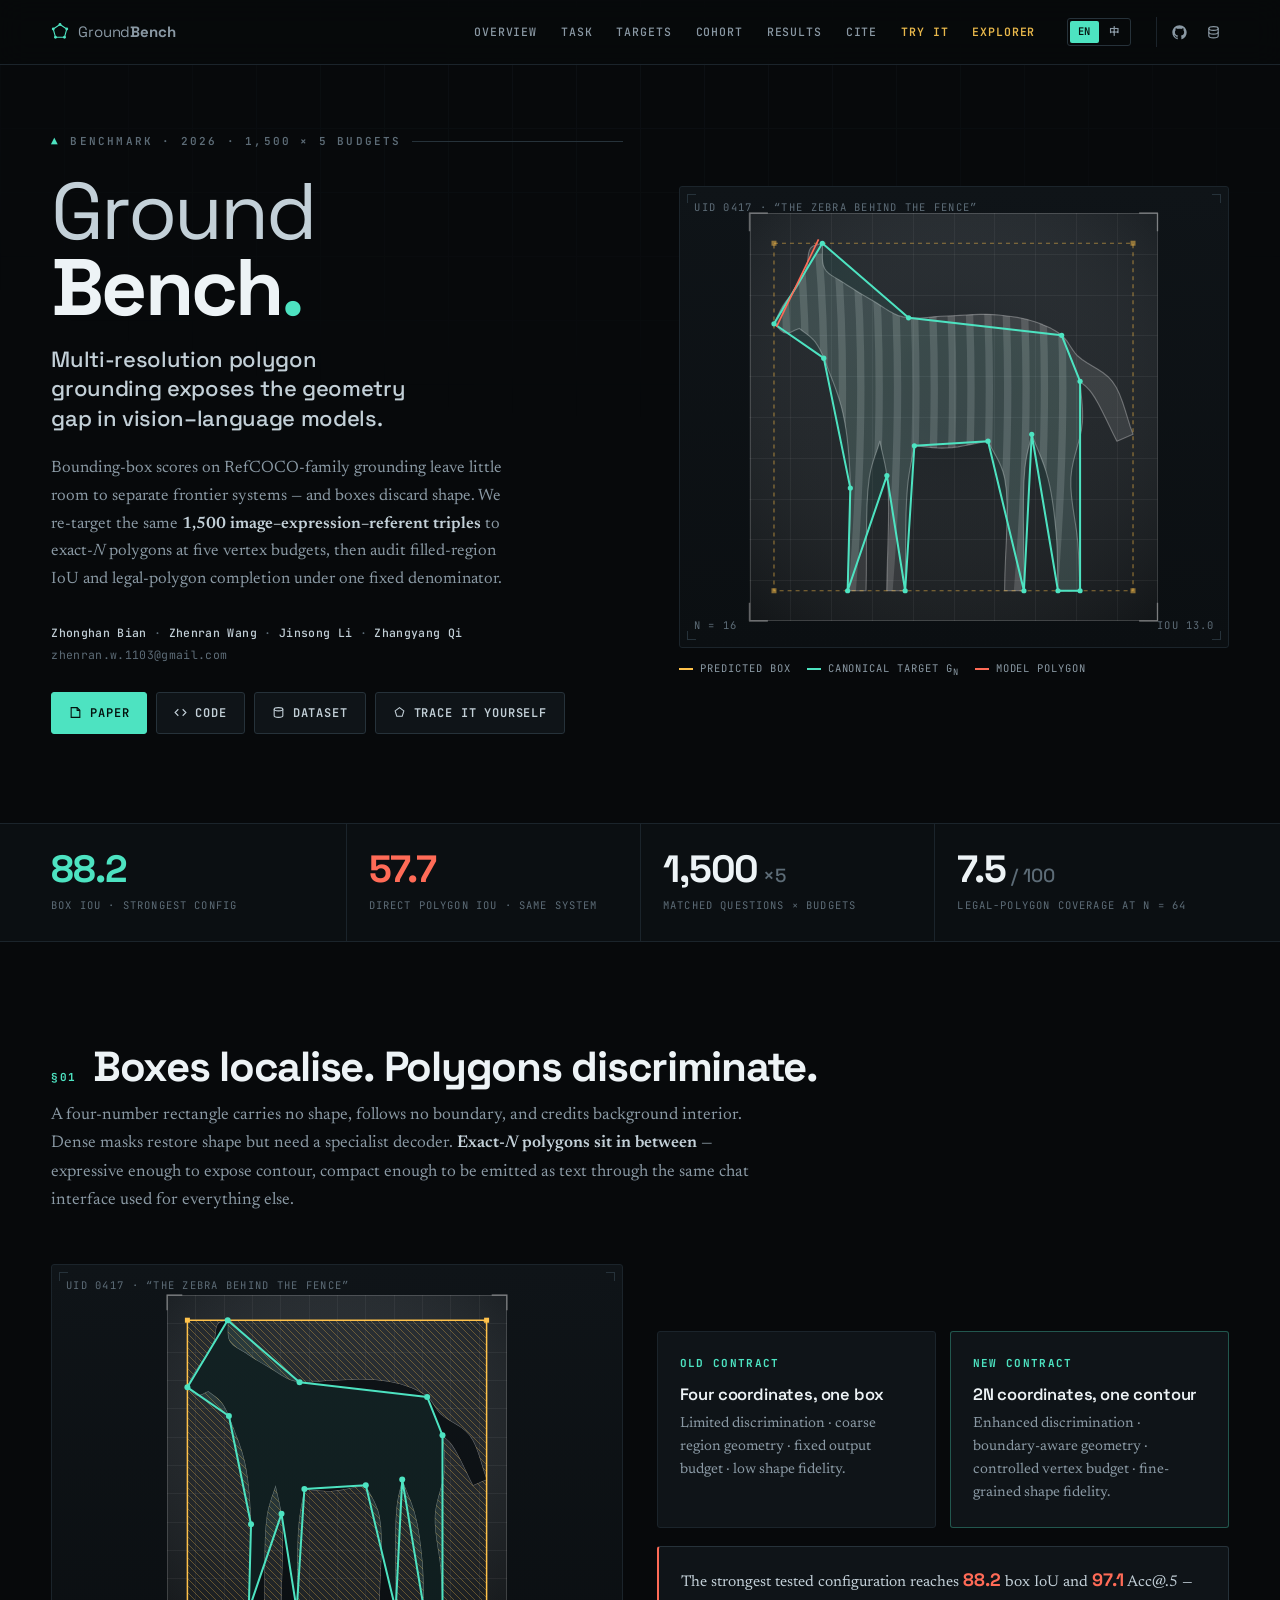
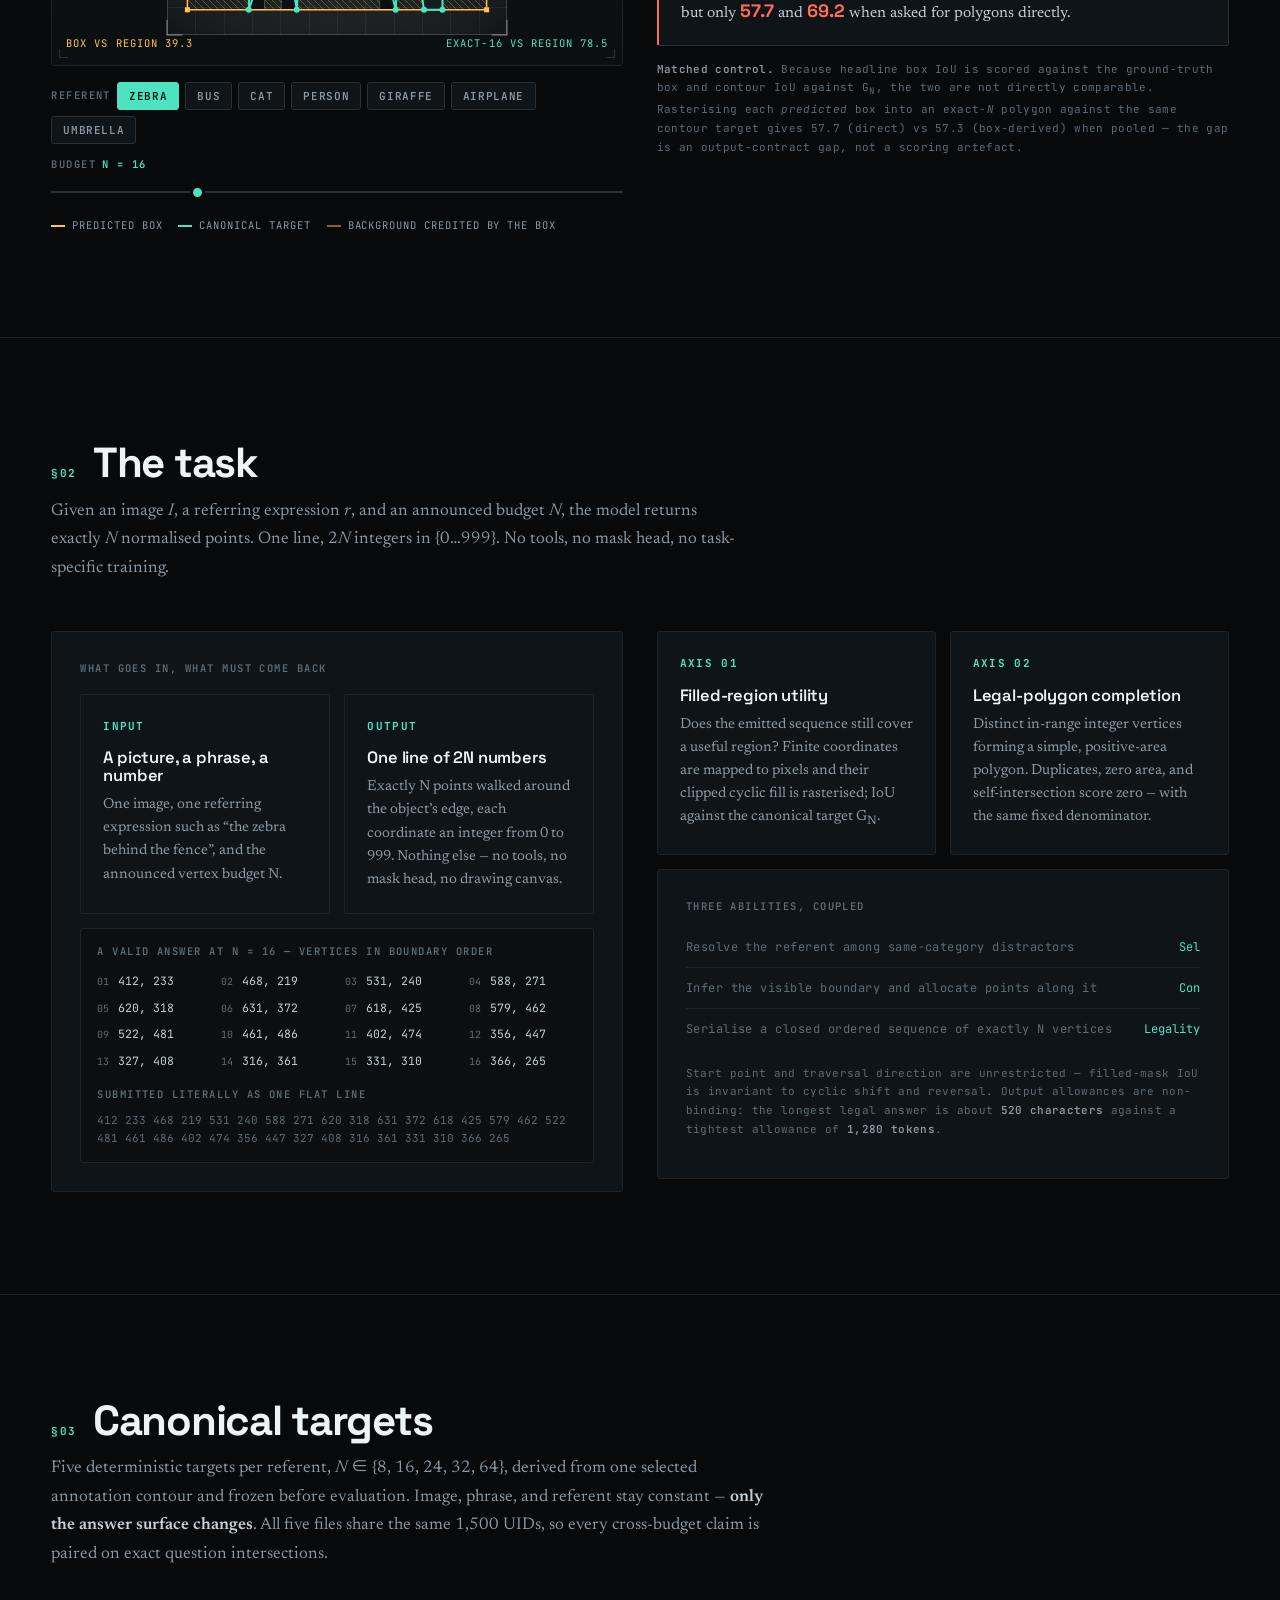
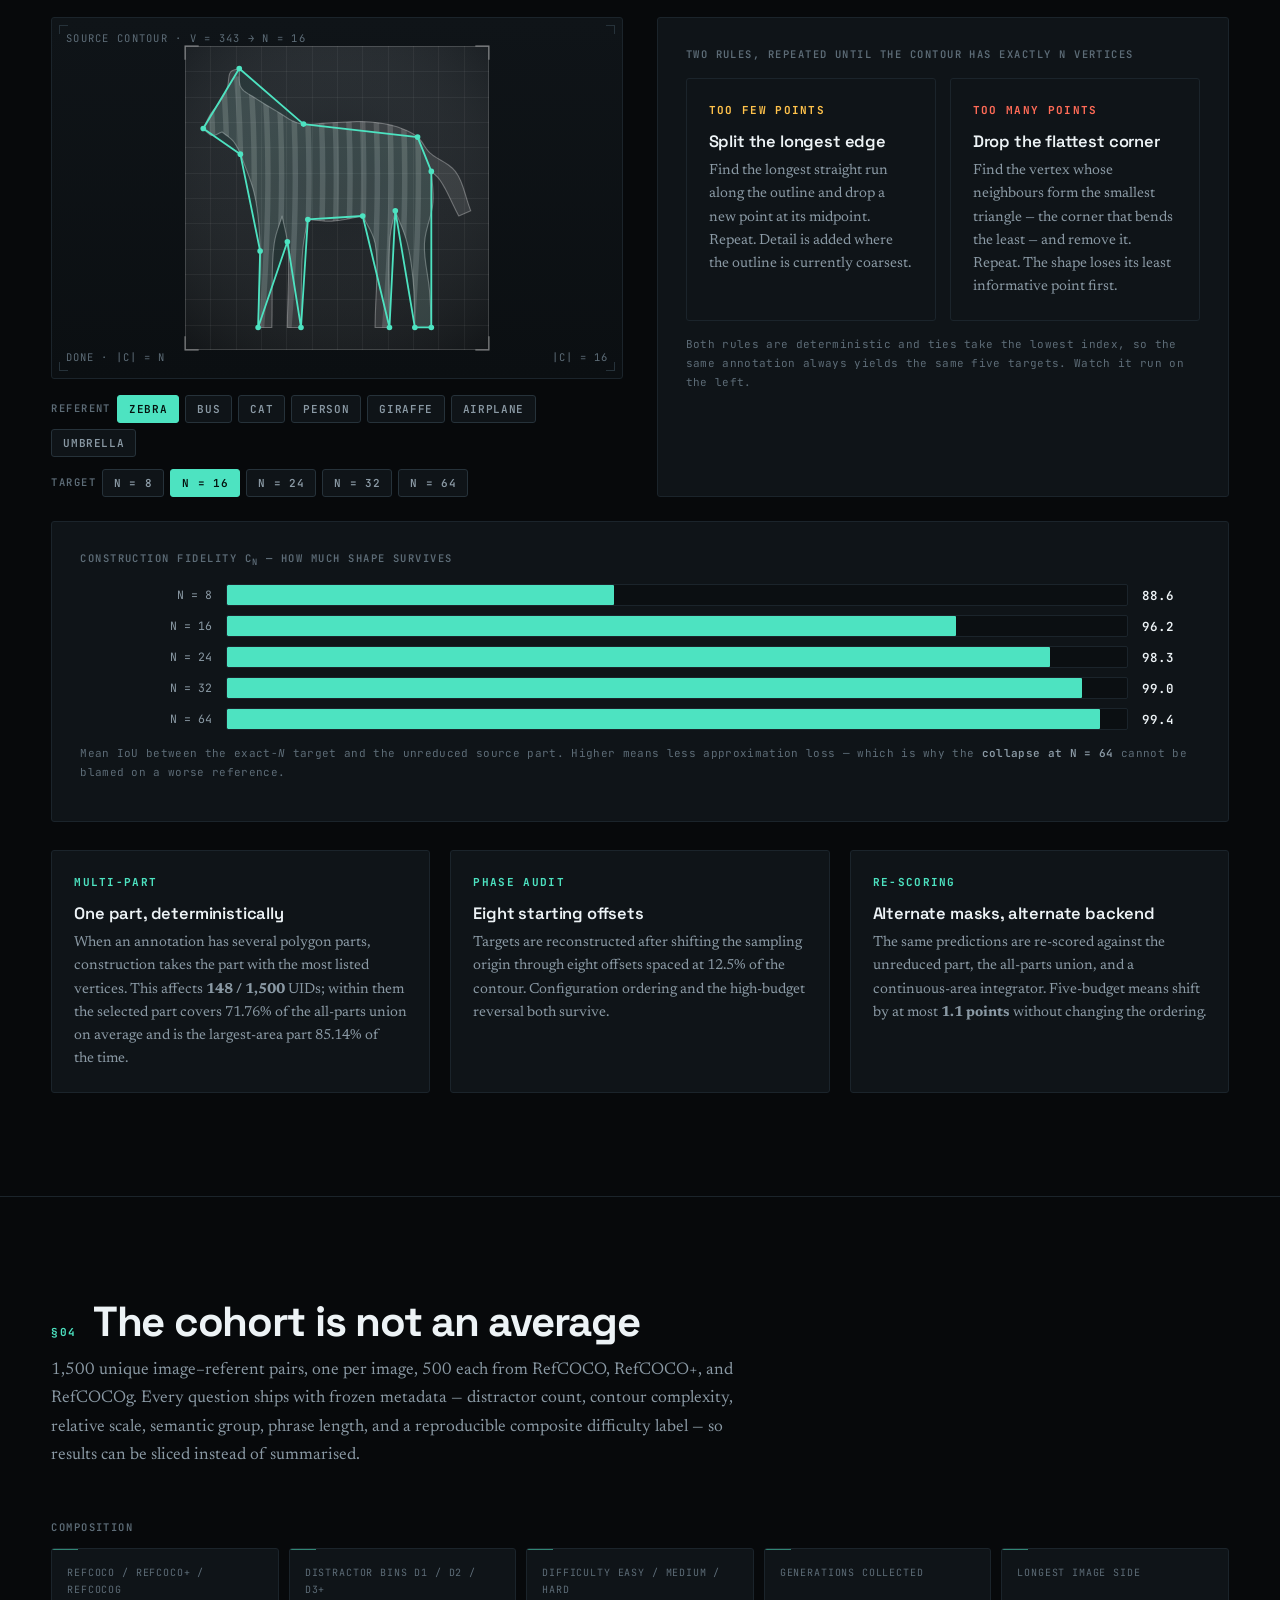
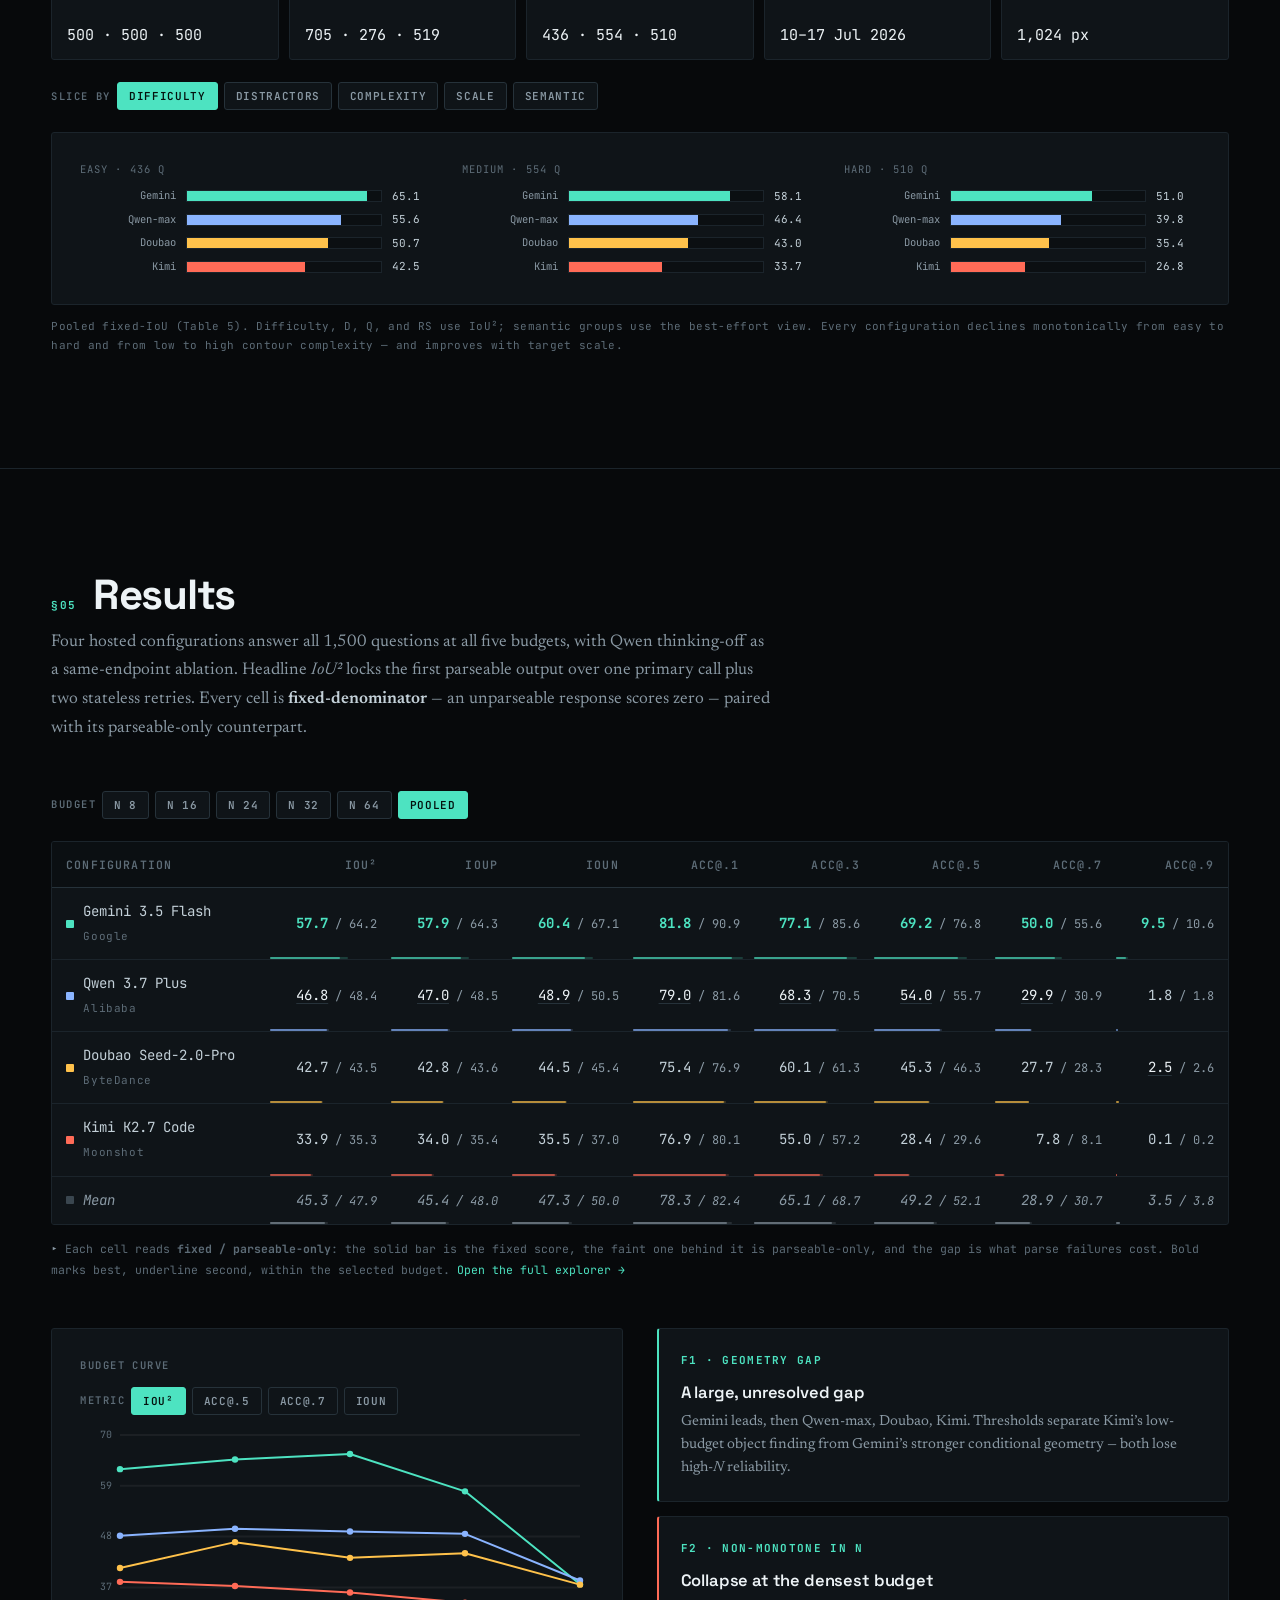
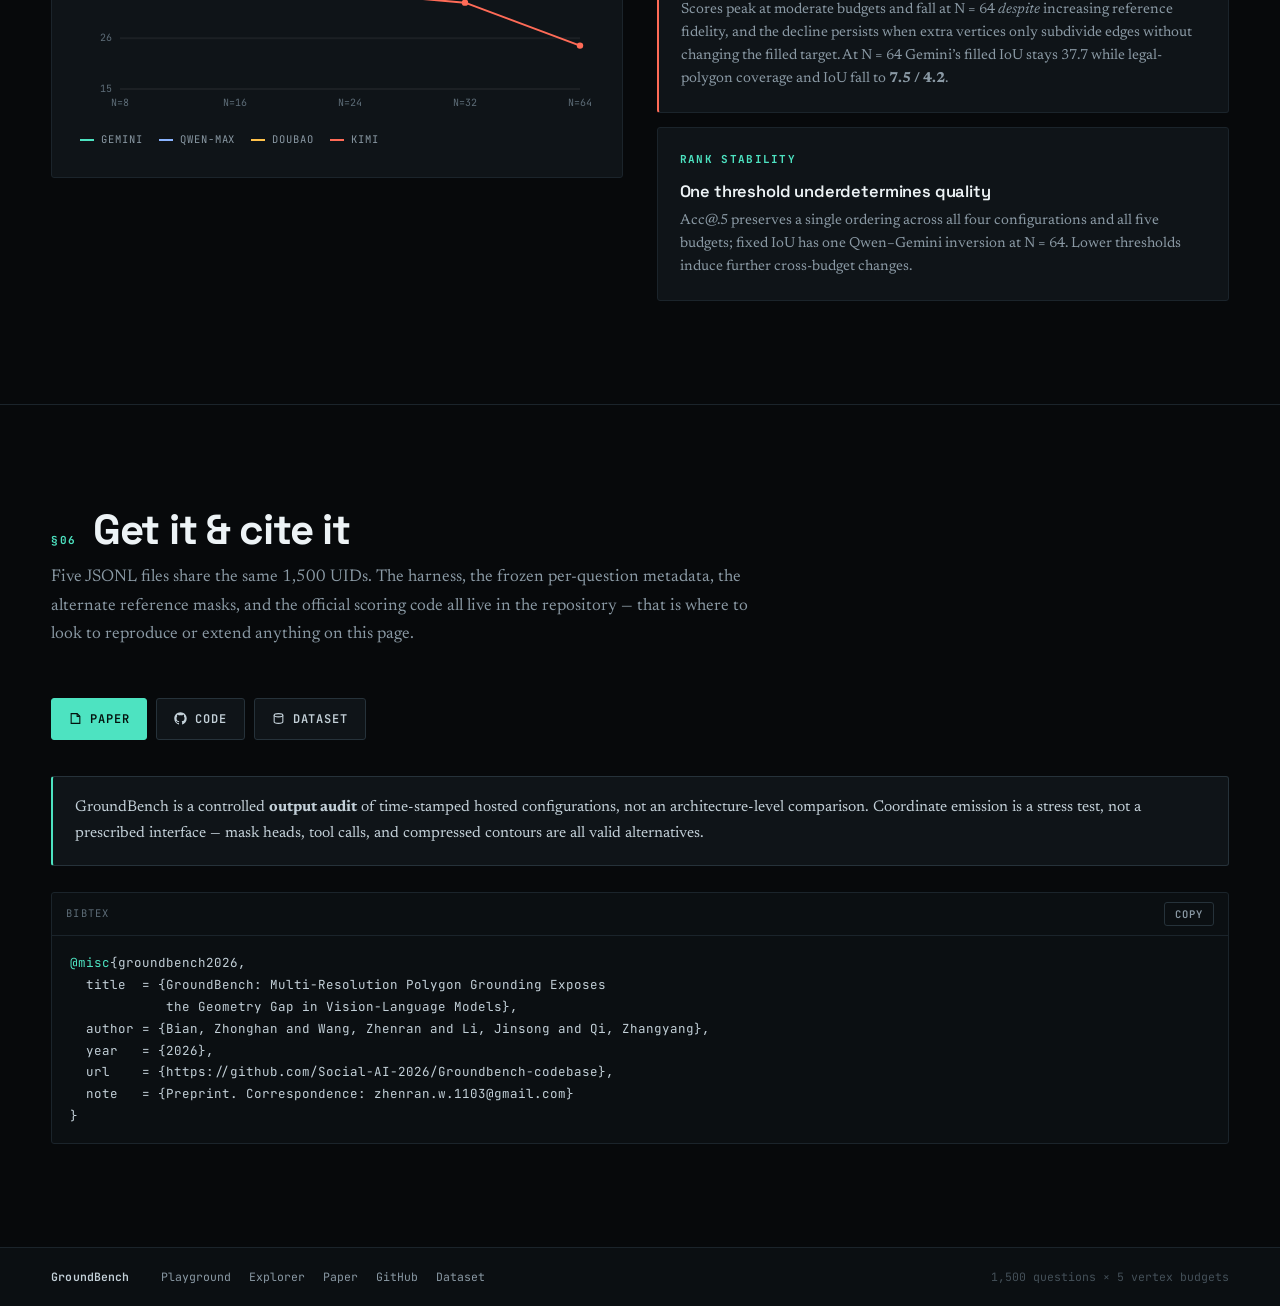
==== commit 0c7a9105: "Trim the task panel so the two columns end level Drops the scoring sentence at the foot of the left " ====
--- a/index.html
+++ b/index.html
@@ -142,7 +142,6 @@
           <div class="lbl" style="margin:15px 0 7px" data-t="s2.sample.raw">submitted literally as one flat line</div>
           <div class="rawline">412 233 468 219 531 240 588 271 620 318 631 372 618 425 579 462 522 481 461 486 402 474 356 447 327 408 316 361 331 310 366 265</div>
         </div>
-        <p class="figcap" style="margin-top:14px" data-th="s2.score">We join those points into a closed outline, fill it in, and measure how much of it overlaps the reference outline. An answer that cannot be read as exactly 2<em>N</em> numbers scores zero — it is not skipped.</p>
       </div>
       <div>
         <div class="grid2" style="gap:14px">
@@ -230,7 +229,6 @@
       <p class="figcap" data-th="s4.cap">Pooled fixed-IoU (Table 5). Difficulty, D, Q, and RS use IoU²; semantic groups use the best-effort view. Every configuration declines monotonically from easy to hard and from low to high contour complexity — and improves with target scale.</p>
       </div>
     </div>
-  </div>
 </section>
 
 <!-- =============================== RESULTS =============================== -->
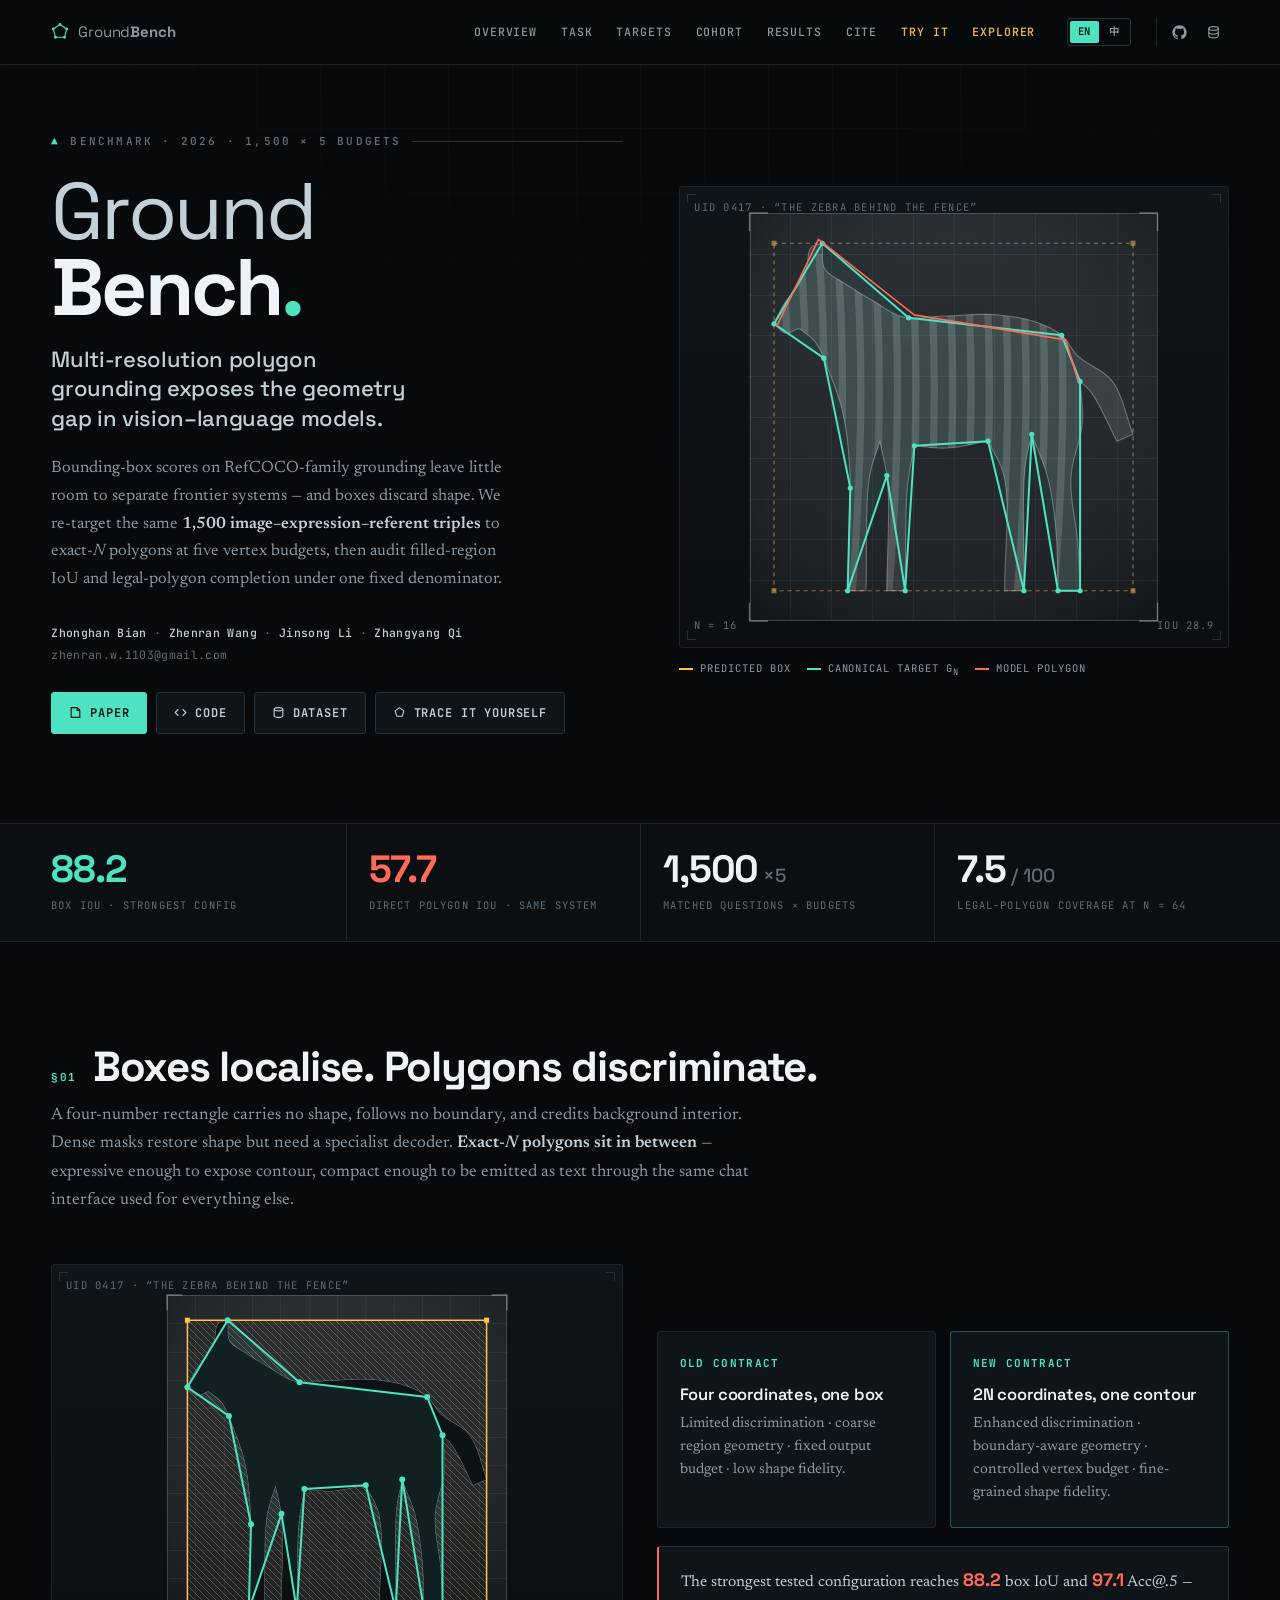
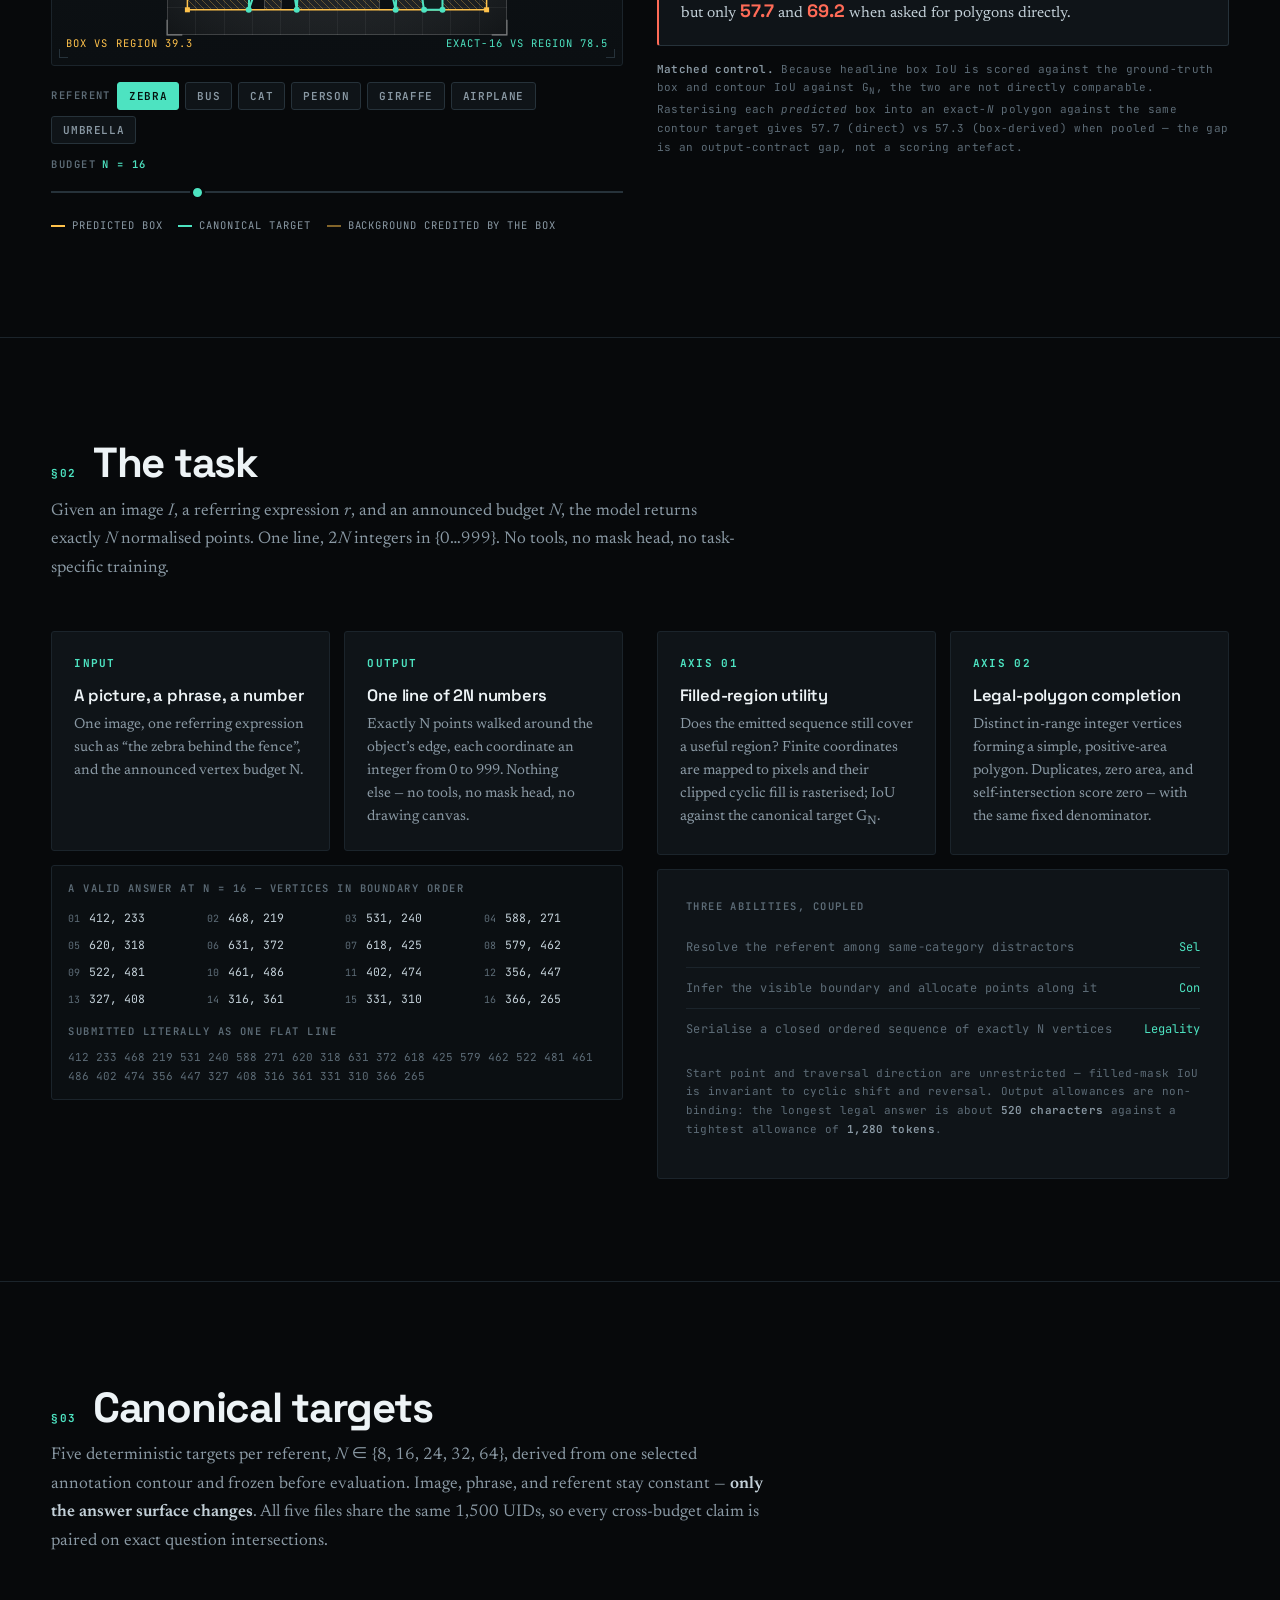
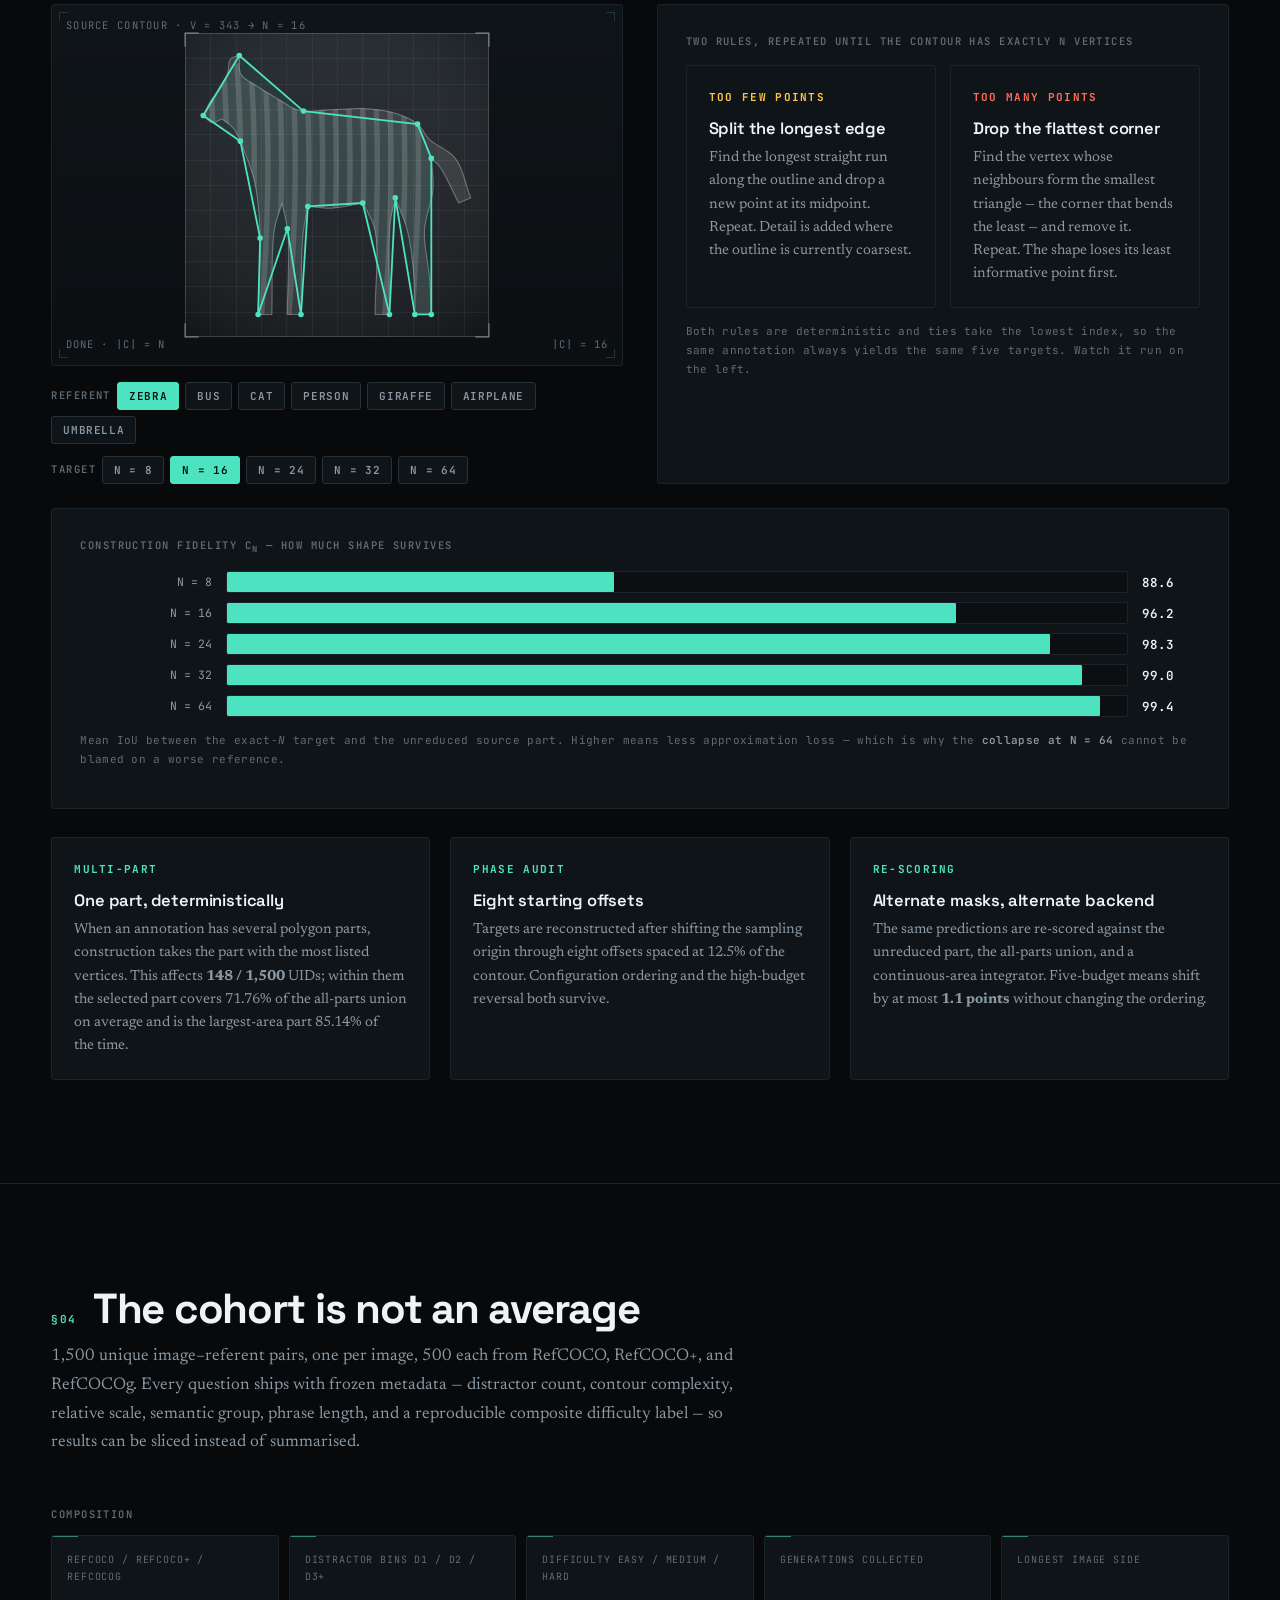
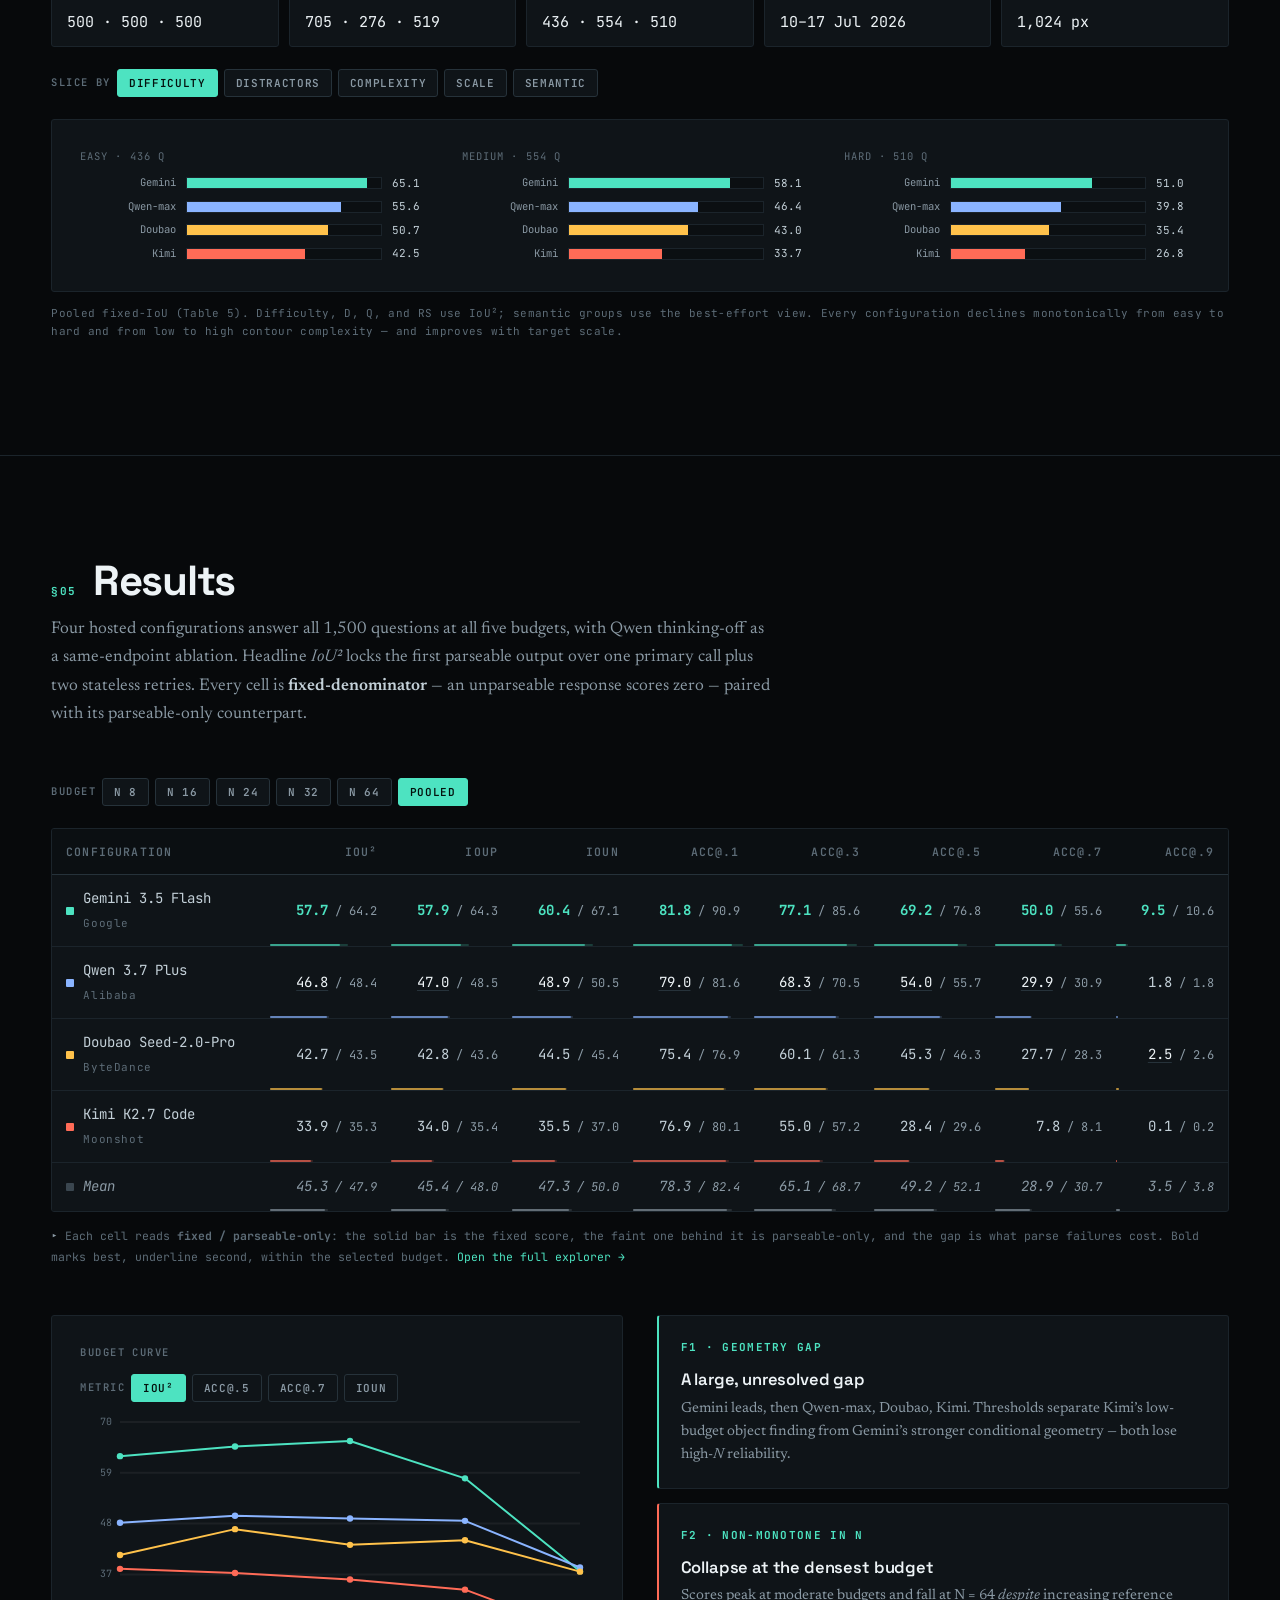
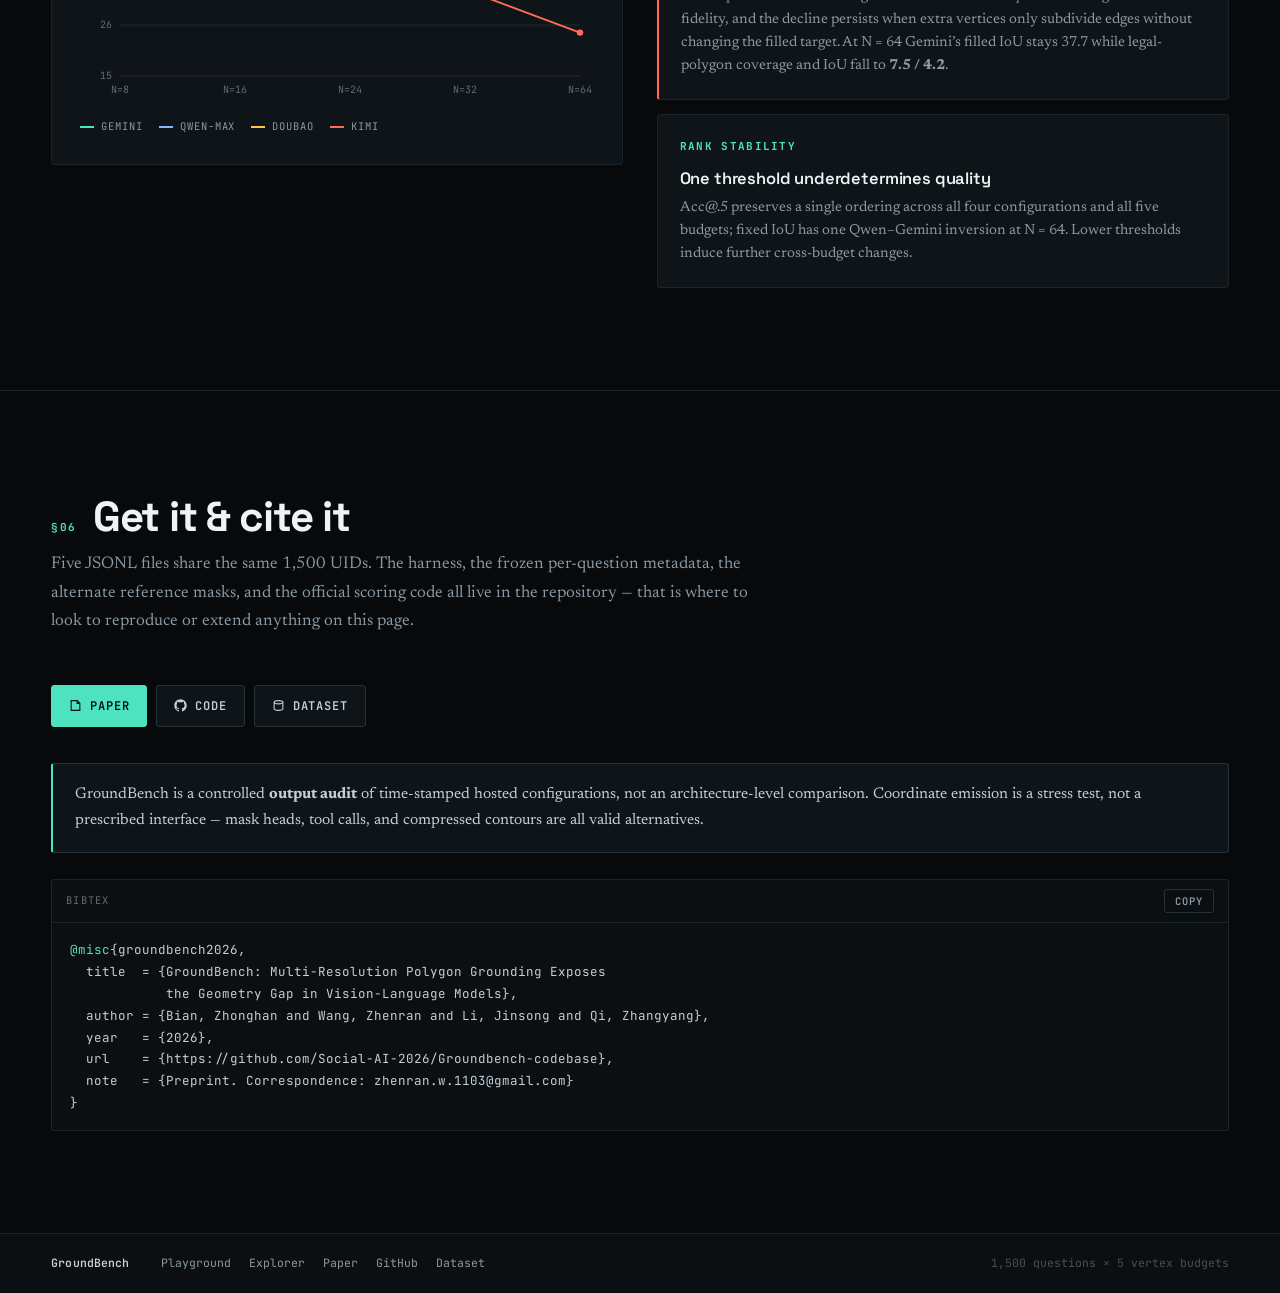
==== commit 42e91286: "Drop the outer frame around the task input/output panel Section 02's left column loses its panel wra" ====
--- a/index.html
+++ b/index.html
@@ -130,8 +130,7 @@
     <p class="sdek" data-th="s2.dek">Given an image <em>I</em>, a referring expression <em>r</em>, and an announced budget <em>N</em>, the model returns exactly <em>N</em> normalised points. One line, 2<em>N</em> integers in {0…999}. No tools, no mask head, no task-specific training.</p>
 
     <div class="figrow" style="align-items:start">
-      <div class="panel panel-pad">
-        <div class="lbl" style="margin-bottom:16px" data-t="s2.io.title">What goes in, what must come back</div>
+      <div>
         <div class="grid2" style="gap:14px">
           <div class="fcard"><span class="n" data-t="s2.in.k">INPUT</span><h4 data-t="s2.in.h">A picture, a phrase, a number</h4><p data-t="s2.in.b">One image, one referring expression such as “the zebra behind the fence”, and the announced vertex budget N.</p></div>
           <div class="fcard"><span class="n" data-t="s2.out.k">OUTPUT</span><h4 data-t="s2.out.h">One line of 2N numbers</h4><p data-t="s2.out.b">Exactly N points walked around the object’s edge, each coordinate an integer from 0 to 999. Nothing else — no tools, no mask head, no drawing canvas.</p></div>
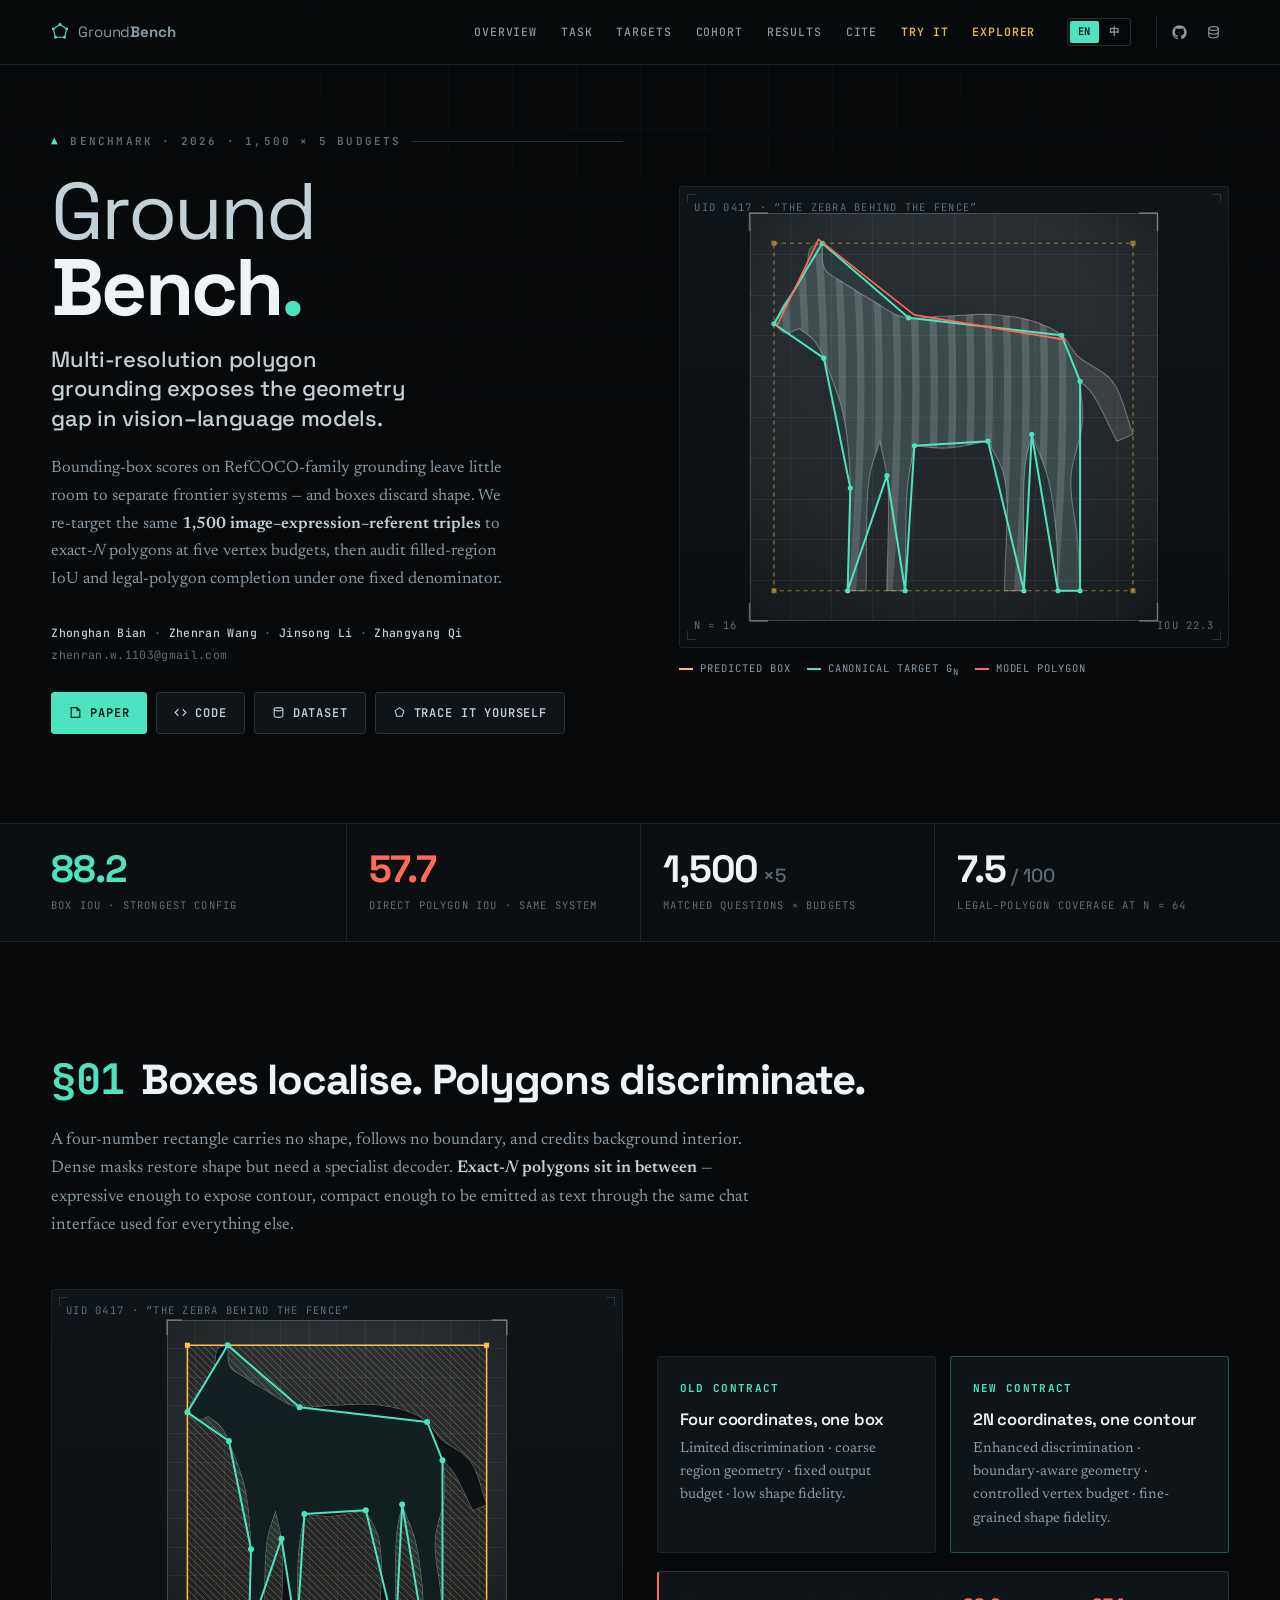
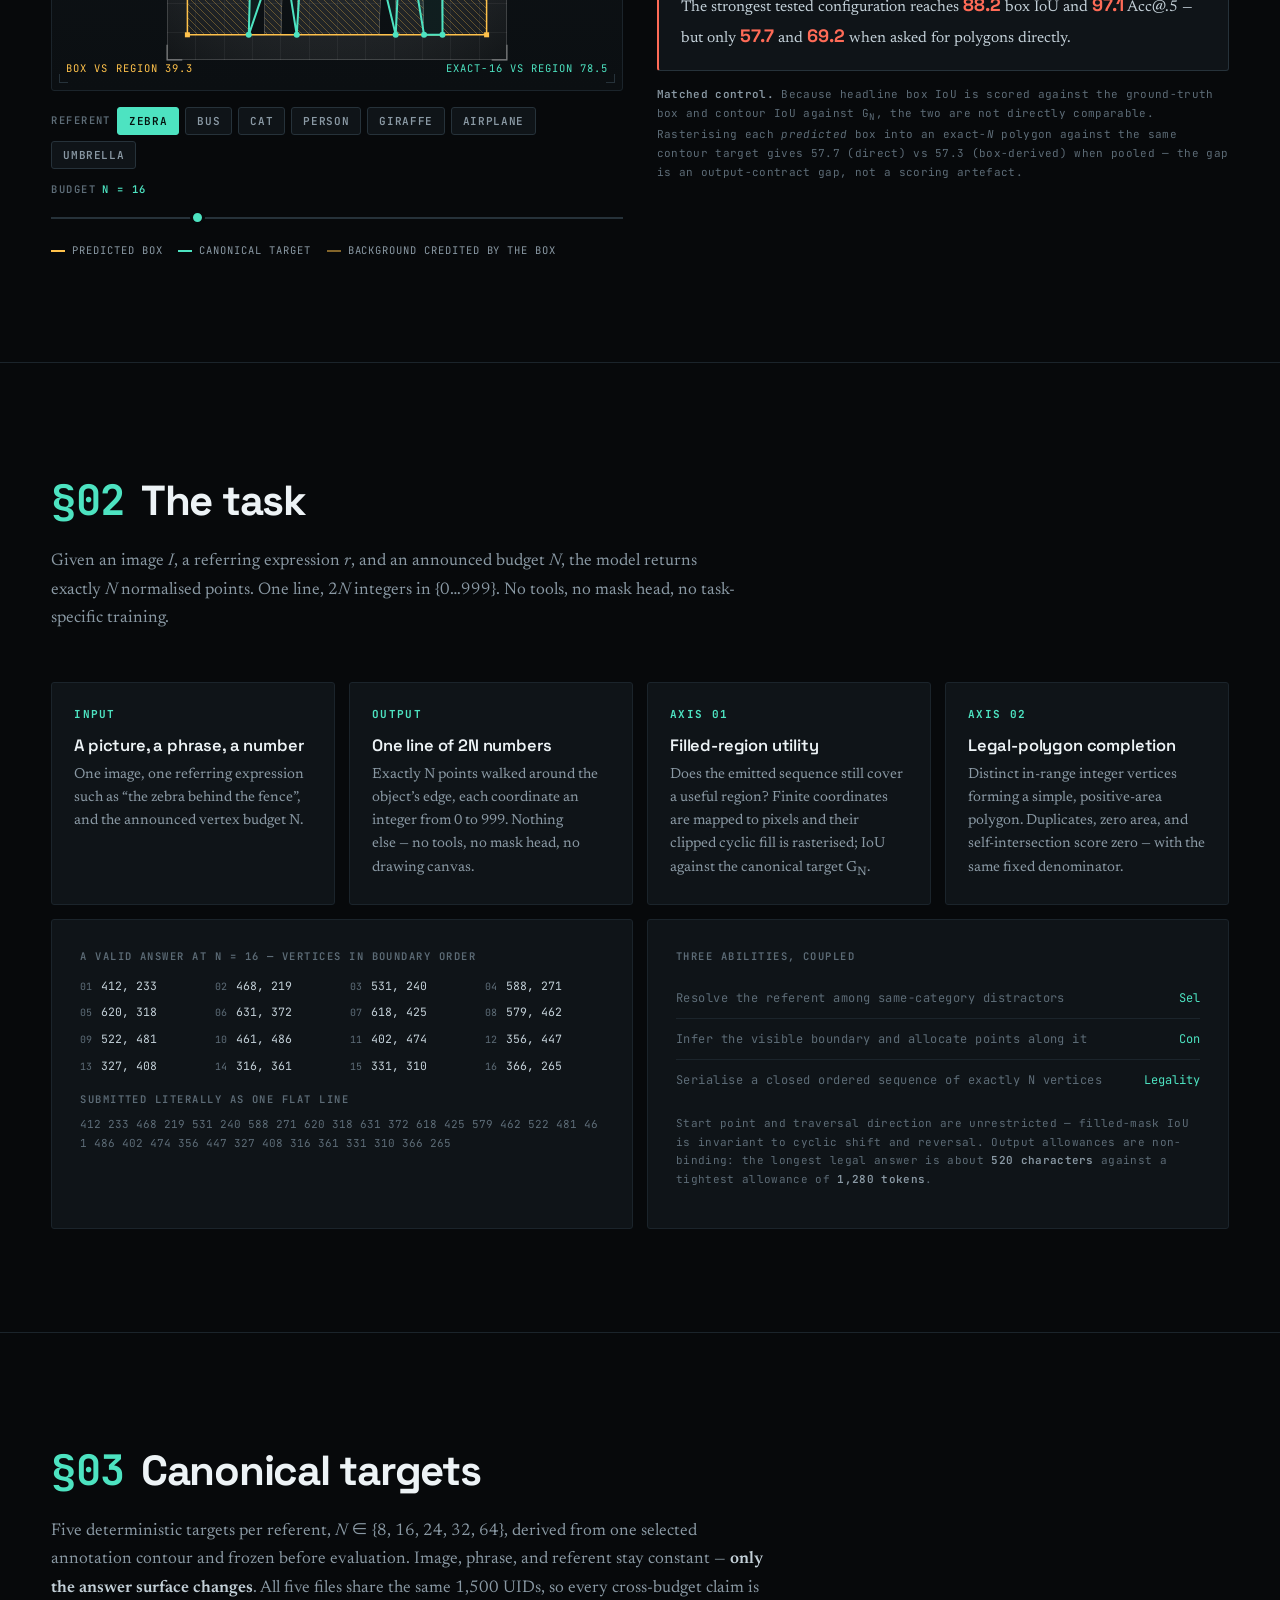
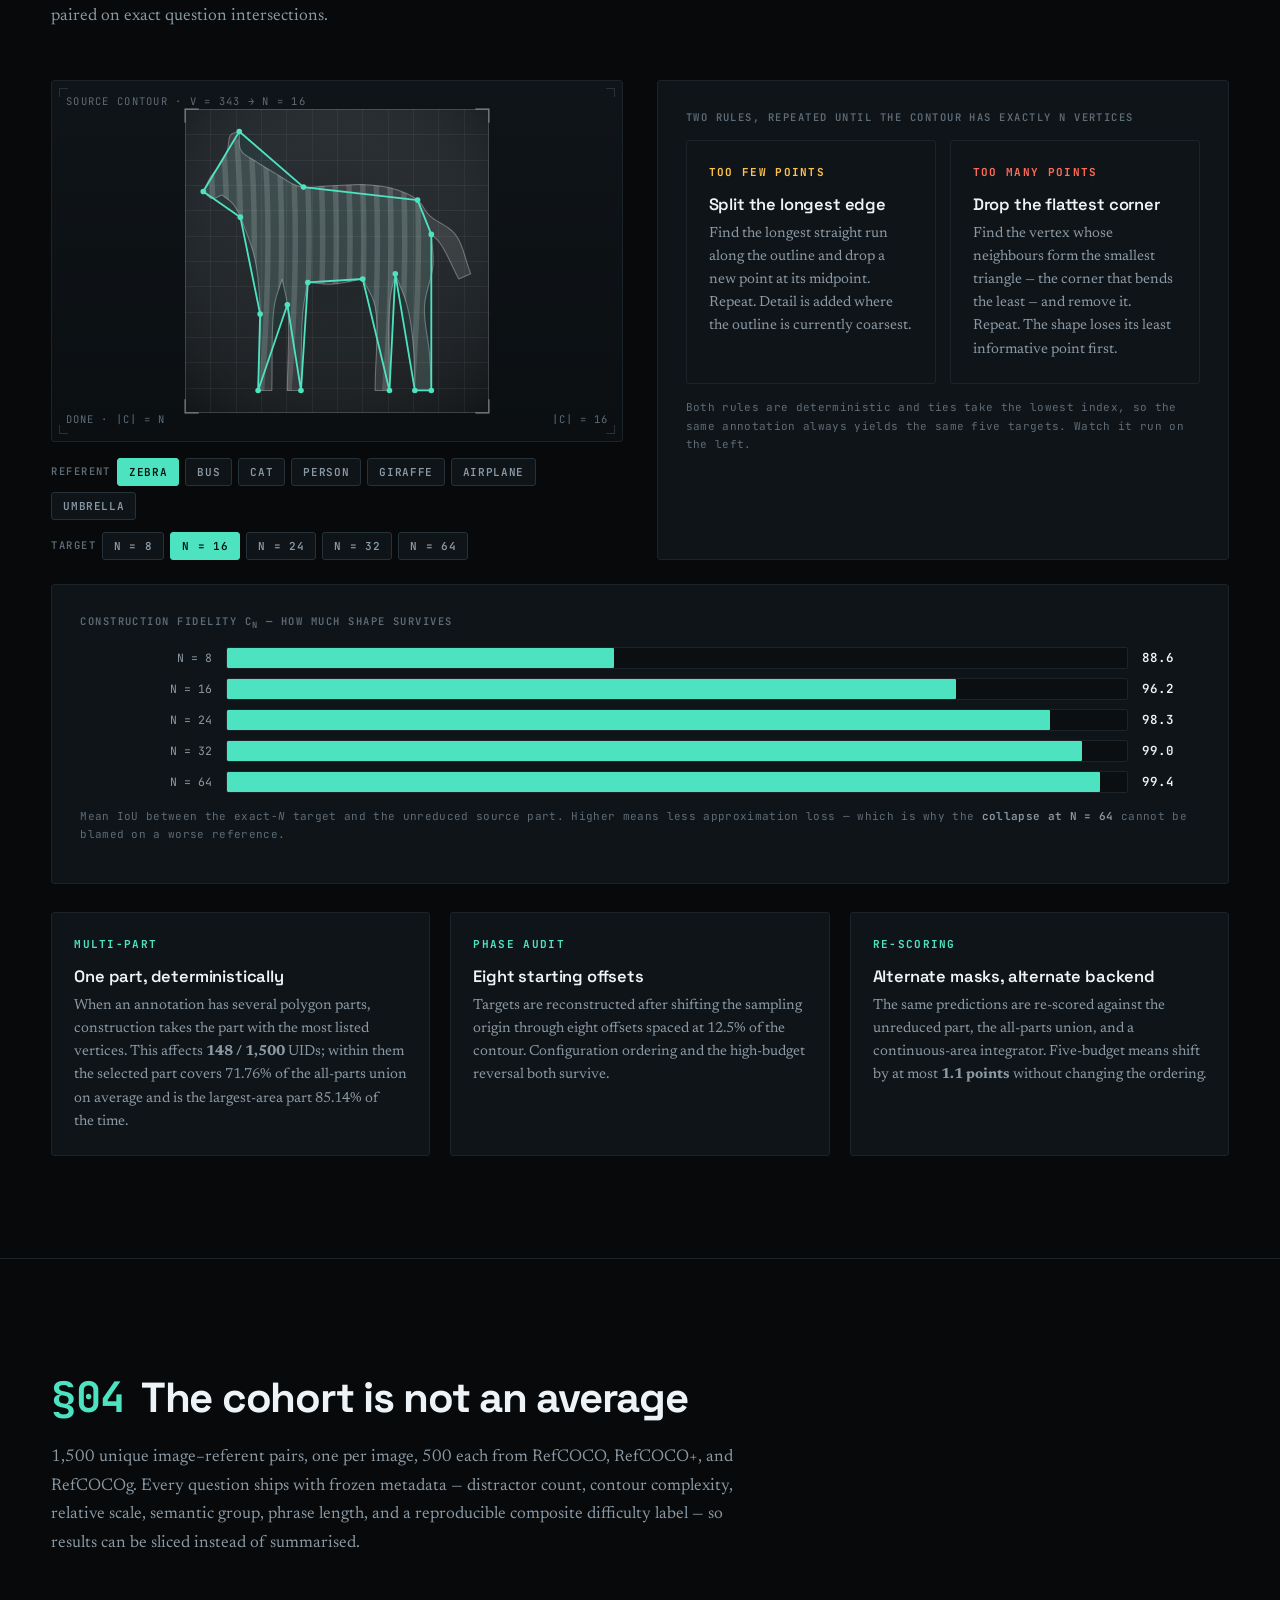
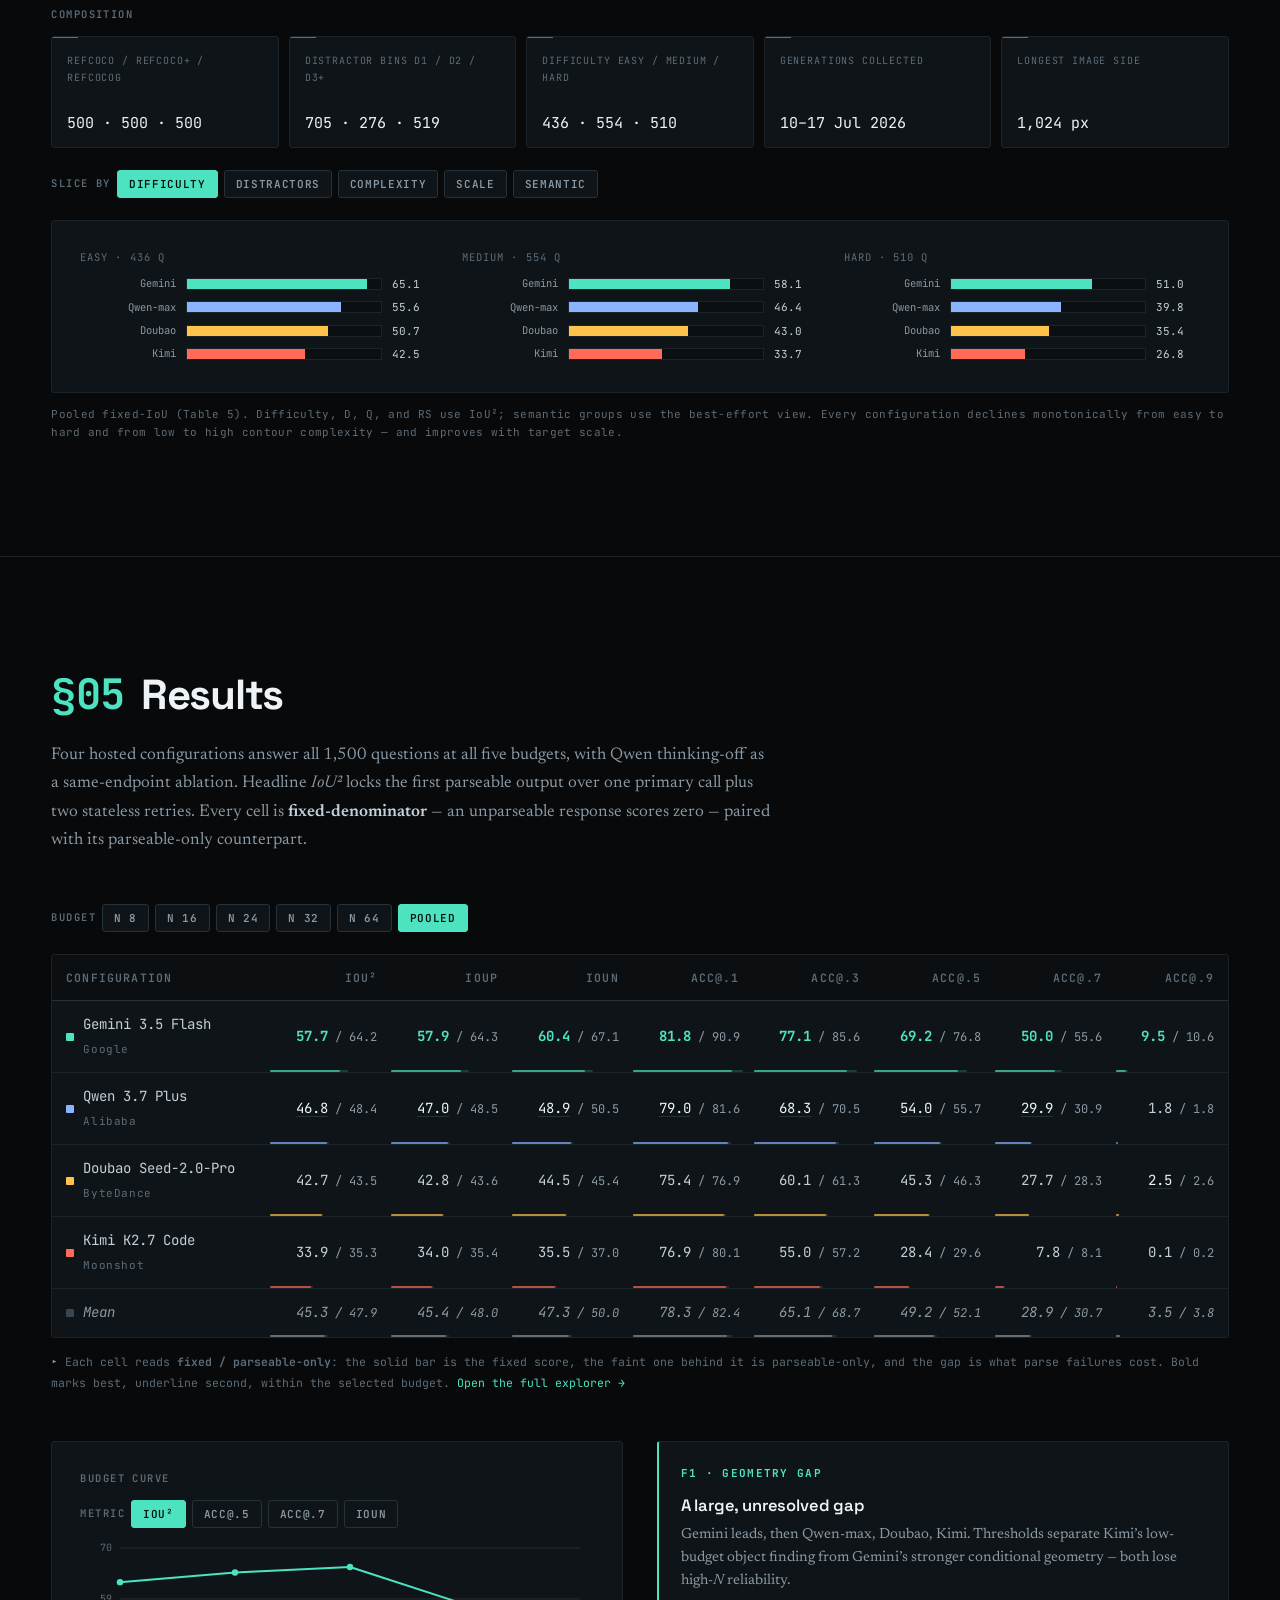
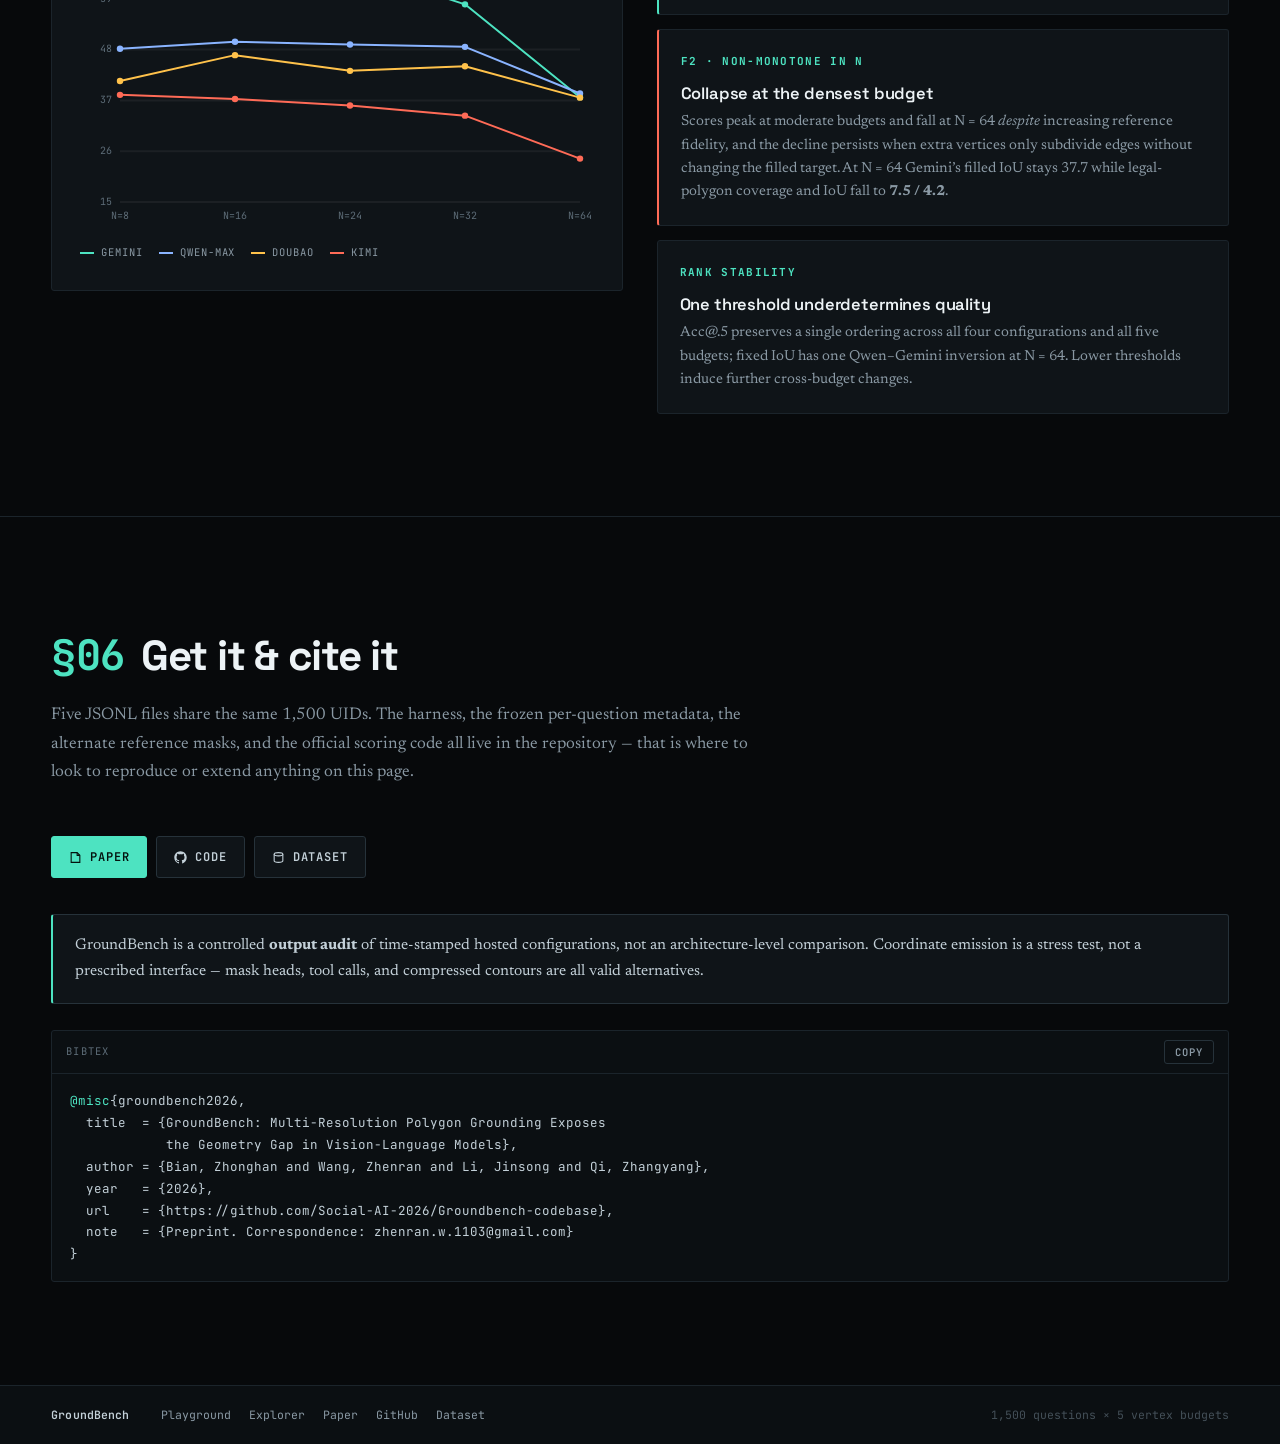
==== commit 922cb803: "Give the two section-02 panels one grid so they match exactly The N=16 sample box carried ad-hoc inl" ====
--- a/index.html
+++ b/index.html
@@ -129,33 +129,25 @@
     <div class="shead"><span class="snum">§02</span><h2 data-t="s2.title">The task</h2></div>
     <p class="sdek" data-th="s2.dek">Given an image <em>I</em>, a referring expression <em>r</em>, and an announced budget <em>N</em>, the model returns exactly <em>N</em> normalised points. One line, 2<em>N</em> integers in {0…999}. No tools, no mask head, no task-specific training.</p>
 
-    <div class="figrow" style="align-items:start">
-      <div>
-        <div class="grid2" style="gap:14px">
-          <div class="fcard"><span class="n" data-t="s2.in.k">INPUT</span><h4 data-t="s2.in.h">A picture, a phrase, a number</h4><p data-t="s2.in.b">One image, one referring expression such as “the zebra behind the fence”, and the announced vertex budget N.</p></div>
-          <div class="fcard"><span class="n" data-t="s2.out.k">OUTPUT</span><h4 data-t="s2.out.h">One line of 2N numbers</h4><p data-t="s2.out.b">Exactly N points walked around the object’s edge, each coordinate an integer from 0 to 999. Nothing else — no tools, no mask head, no drawing canvas.</p></div>
-        </div>
-        <div style="margin-top:14px;padding:14px 16px;background:var(--bg-2);border:1px solid var(--line);border-radius:var(--r)">
-          <div class="lbl" style="margin-bottom:10px" data-t="s2.sample">A valid answer at N = 16 — vertices in boundary order</div>
-          <div class="ptgrid"><span><i>01</i>412, 233</span><span><i>02</i>468, 219</span><span><i>03</i>531, 240</span><span><i>04</i>588, 271</span><span><i>05</i>620, 318</span><span><i>06</i>631, 372</span><span><i>07</i>618, 425</span><span><i>08</i>579, 462</span><span><i>09</i>522, 481</span><span><i>10</i>461, 486</span><span><i>11</i>402, 474</span><span><i>12</i>356, 447</span><span><i>13</i>327, 408</span><span><i>14</i>316, 361</span><span><i>15</i>331, 310</span><span><i>16</i>366, 265</span></div>
-          <div class="lbl" style="margin:15px 0 7px" data-t="s2.sample.raw">submitted literally as one flat line</div>
-          <div class="rawline">412 233 468 219 531 240 588 271 620 318 631 372 618 425 579 462 522 481 461 486 402 474 356 447 327 408 316 361 331 310 366 265</div>
-        </div>
-      </div>
-      <div>
-        <div class="grid2" style="gap:14px">
-          <div class="fcard"><span class="n" data-t="s2.a1.k">AXIS 01</span><h4 data-t="s2.a1.h">Filled-region utility</h4><p data-th="s2.a1.b">Does the emitted sequence still cover a useful region? Finite coordinates are mapped to pixels and their clipped cyclic fill is rasterised; IoU against the canonical target G<sub>N</sub>.</p></div>
-          <div class="fcard"><span class="n" data-t="s2.a2.k">AXIS 02</span><h4 data-t="s2.a2.h">Legal-polygon completion</h4><p data-t="s2.a2.b">Distinct in-range integer vertices forming a simple, positive-area polygon. Duplicates, zero area, and self-intersection score zero — with the same fixed denominator.</p></div>
-        </div>
-        <div class="panel panel-pad" style="margin-top:14px">
-          <div class="lbl" style="margin-bottom:12px" data-t="s2.three">Three abilities, coupled</div>
-          <div class="kvs">
-            <div class="kv"><span class="k" data-t="s2.k1">Resolve the referent among same-category distractors</span><span class="v" style="color:var(--ref)">Sel</span></div>
-            <div class="kv"><span class="k" data-t="s2.k2">Infer the visible boundary and allocate points along it</span><span class="v" style="color:var(--ref)">Con</span></div>
-            <div class="kv"><span class="k" data-t="s2.k3">Serialise a closed ordered sequence of exactly N vertices</span><span class="v" style="color:var(--ref)">Legality</span></div>
-          </div>
-          <p class="figcap" style="margin-top:14px" data-th="s2.cap">Start point and traversal direction are unrestricted — filled-mask IoU is invariant to cyclic shift and reversal. Output allowances are non-binding: the longest legal answer is about <b>520 characters</b> against a tightest allowance of <b>1,280 tokens</b>.</p>
-        </div>
+    <div class="s2row">
+      <div class="fcard"><span class="n" data-t="s2.in.k">INPUT</span><h4 data-t="s2.in.h">A picture, a phrase, a number</h4><p data-t="s2.in.b">One image, one referring expression such as “the zebra behind the fence”, and the announced vertex budget N.</p></div>
+      <div class="fcard"><span class="n" data-t="s2.out.k">OUTPUT</span><h4 data-t="s2.out.h">One line of 2N numbers</h4><p data-t="s2.out.b">Exactly N points walked around the object’s edge, each coordinate an integer from 0 to 999. Nothing else — no tools, no mask head, no drawing canvas.</p></div>
+      <div class="panel panel-pad">
+        <div class="lbl" style="margin-bottom:10px" data-t="s2.sample">A valid answer at N = 16 — vertices in boundary order</div>
+        <div class="ptgrid"><span><i>01</i>412, 233</span><span><i>02</i>468, 219</span><span><i>03</i>531, 240</span><span><i>04</i>588, 271</span><span><i>05</i>620, 318</span><span><i>06</i>631, 372</span><span><i>07</i>618, 425</span><span><i>08</i>579, 462</span><span><i>09</i>522, 481</span><span><i>10</i>461, 486</span><span><i>11</i>402, 474</span><span><i>12</i>356, 447</span><span><i>13</i>327, 408</span><span><i>14</i>316, 361</span><span><i>15</i>331, 310</span><span><i>16</i>366, 265</span></div>
+        <div class="lbl" style="margin:15px 0 7px" data-t="s2.sample.raw">submitted literally as one flat line</div>
+        <div class="rawline">412 233 468 219 531 240 588 271 620 318 631 372 618 425 579 462 522 481 461 486 402 474 356 447 327 408 316 361 331 310 366 265</div>
+      </div>
+      <div class="fcard"><span class="n" data-t="s2.a1.k">AXIS 01</span><h4 data-t="s2.a1.h">Filled-region utility</h4><p data-th="s2.a1.b">Does the emitted sequence still cover a useful region? Finite coordinates are mapped to pixels and their clipped cyclic fill is rasterised; IoU against the canonical target G<sub>N</sub>.</p></div>
+      <div class="fcard"><span class="n" data-t="s2.a2.k">AXIS 02</span><h4 data-t="s2.a2.h">Legal-polygon completion</h4><p data-t="s2.a2.b">Distinct in-range integer vertices forming a simple, positive-area polygon. Duplicates, zero area, and self-intersection score zero — with the same fixed denominator.</p></div>
+      <div class="panel panel-pad">
+        <div class="lbl" style="margin-bottom:12px" data-t="s2.three">Three abilities, coupled</div>
+        <div class="kvs">
+          <div class="kv"><span class="k" data-t="s2.k1">Resolve the referent among same-category distractors</span><span class="v" style="color:var(--ref)">Sel</span></div>
+          <div class="kv"><span class="k" data-t="s2.k2">Infer the visible boundary and allocate points along it</span><span class="v" style="color:var(--ref)">Con</span></div>
+          <div class="kv"><span class="k" data-t="s2.k3">Serialise a closed ordered sequence of exactly N vertices</span><span class="v" style="color:var(--ref)">Legality</span></div>
+        </div>
+        <p class="figcap" style="margin-top:14px" data-th="s2.cap">Start point and traversal direction are unrestricted — filled-mask IoU is invariant to cyclic shift and reversal. Output allowances are non-binding: the longest legal answer is about <b>520 characters</b> against a tightest allowance of <b>1,280 tokens</b>.</p>
       </div>
     </div>
   </div>
--- a/styles.css
+++ b/styles.css
@@ -116,7 +116,7 @@
 section.blk{padding:clamp(64px,8vw,112px) 0;position:relative}
 section.blk+section.blk{border-top:1px solid var(--line)}
 .shead{display:flex;align-items:baseline;gap:16px;margin-bottom:12px;flex-wrap:wrap}
-.shead .snum{flex:none}
+.shead .snum{flex:none;font-size:clamp(26px,3.6vw,42px);letter-spacing:-.01em}
 .shead h2{flex:1 1 340px;min-width:0}
 .snum{font-family:var(--mono);font-size:11px;font-weight:700;letter-spacing:.14em;color:var(--ref)}
 .shead h2{font-size:clamp(26px,3.6vw,42px);letter-spacing:-.03em}
@@ -145,6 +145,15 @@
 .figrow.even>*{display:flex;flex-direction:column}
 .figrow.even>*>.panel,.figrow.even>.panel{flex:1}
 .figrow.even .chartbody{flex:1;display:flex;flex-direction:column;justify-content:center;min-height:330px}
+/* §02 — four cards share one row, the two panels beneath share the next, so
+   each pair is equal by construction rather than by hand-matched heights. */
+.s2row{display:grid;grid-template-columns:repeat(4,minmax(0,1fr));gap:14px}
+.s2row>:nth-child(1){grid-area:1/1}
+.s2row>:nth-child(2){grid-area:1/2}
+.s2row>:nth-child(3){grid-area:2/1/auto/span 2}
+.s2row>:nth-child(4){grid-area:1/3}
+.s2row>:nth-child(5){grid-area:1/4}
+.s2row>:nth-child(6){grid-area:2/3/auto/span 2}
 .figcap{font-family:var(--mono);font-size:11px;line-height:1.7;letter-spacing:.03em;color:var(--dim);margin-top:12px}
 .figcap b{color:var(--muted);font-weight:600}
 
@@ -285,6 +294,9 @@
   .hero-sub,.hero-lede{max-width:none}
   .figrow{grid-template-columns:1fr}
   .grid4{grid-template-columns:repeat(2,1fr)}
+  .s2row{grid-template-columns:repeat(2,minmax(0,1fr))}
+  .s2row>*{grid-area:auto}
+  .s2row>.panel{grid-column:span 2}
 }
 @media (max-width:1000px){
   .nav-links{position:fixed;top:64px;left:0;right:0;flex-direction:column;align-items:stretch;gap:0;background:rgba(7,9,11,.97);border-bottom:1px solid var(--line);padding:8px var(--pad) 14px;display:none;max-height:calc(100vh - 64px);overflow-y:auto}
@@ -299,6 +311,8 @@
   .stat:nth-child(odd){border-left:0;padding-left:0}
   .stat:nth-child(n+3){border-top:1px solid var(--line)}
   .grid2,.grid3{grid-template-columns:1fr}
+  .s2row{grid-template-columns:minmax(0,1fr)}
+  .s2row>.panel{grid-column:span 1}
   .bar{grid-template-columns:104px minmax(0,1fr) 48px}
   body{font-size:16.5px}
   #hero-canvas{height:340px}#gap-canvas{height:320px}#algo-canvas{height:300px}
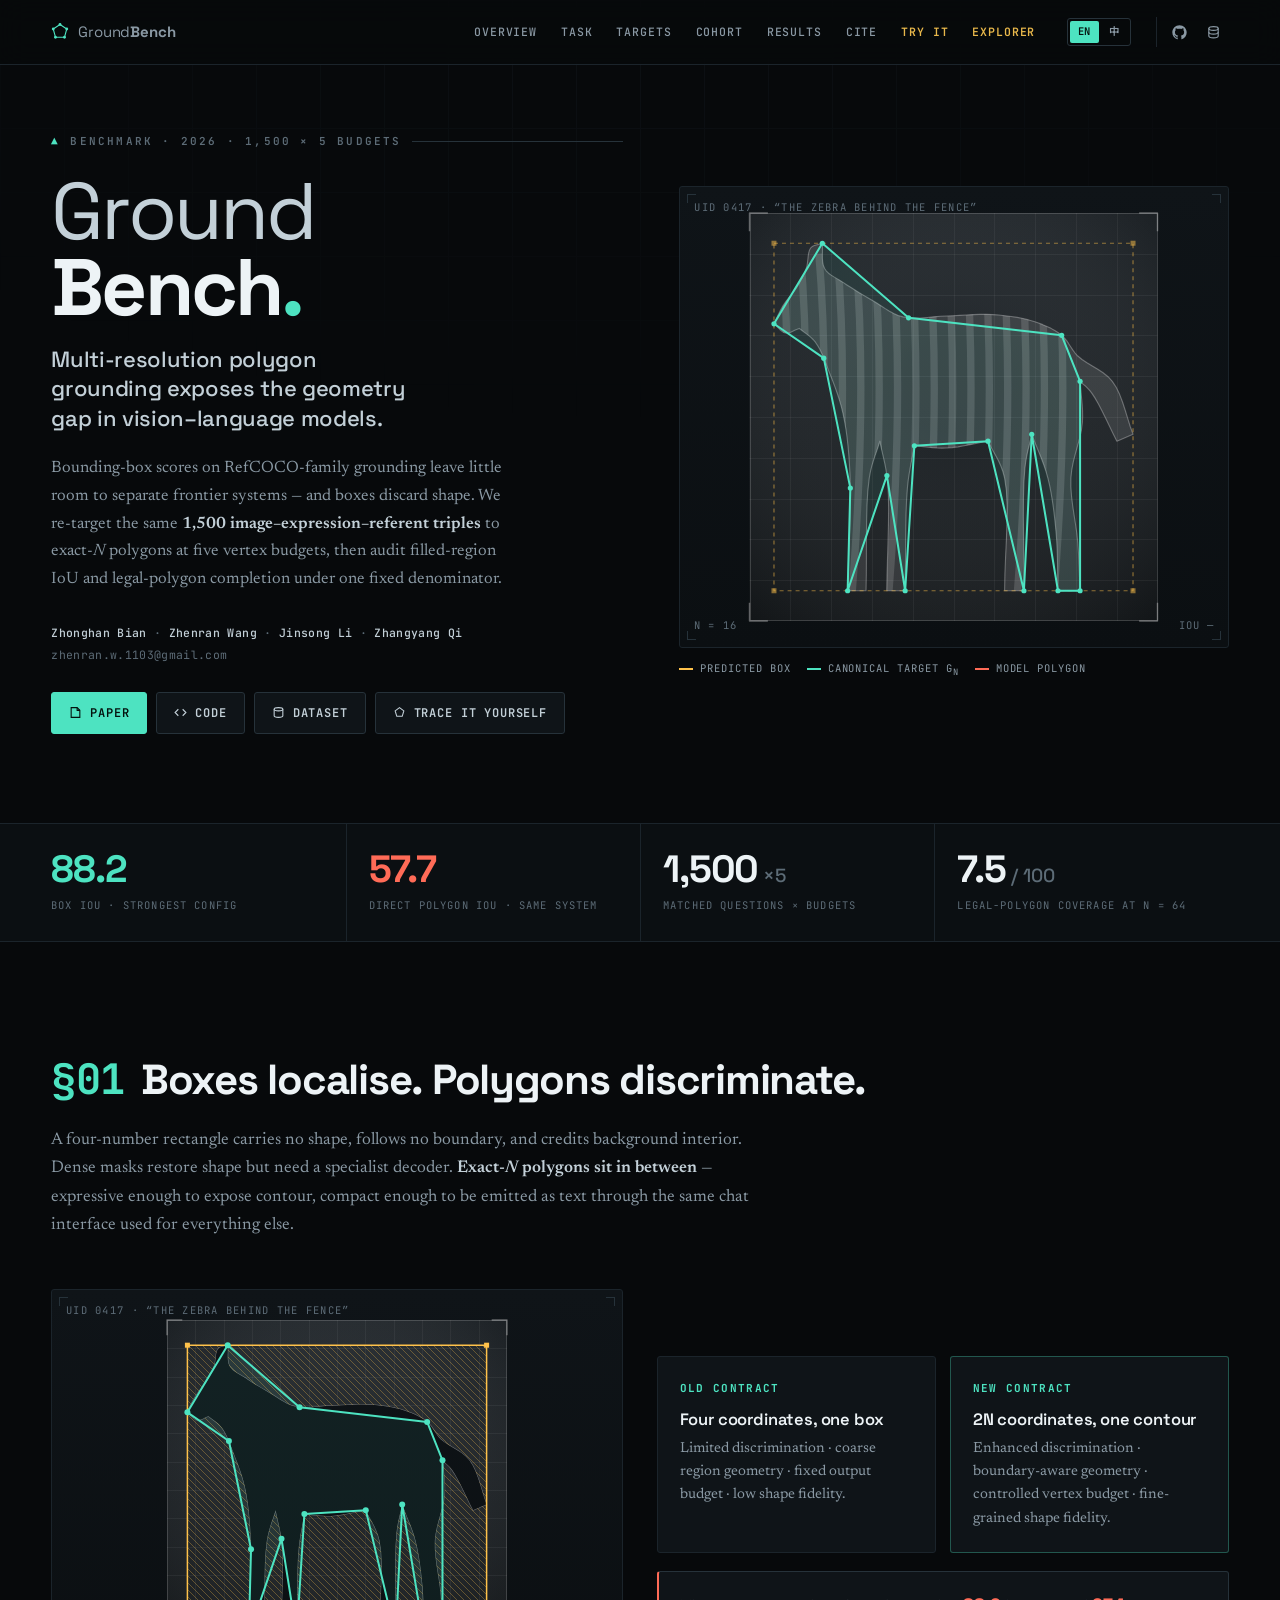
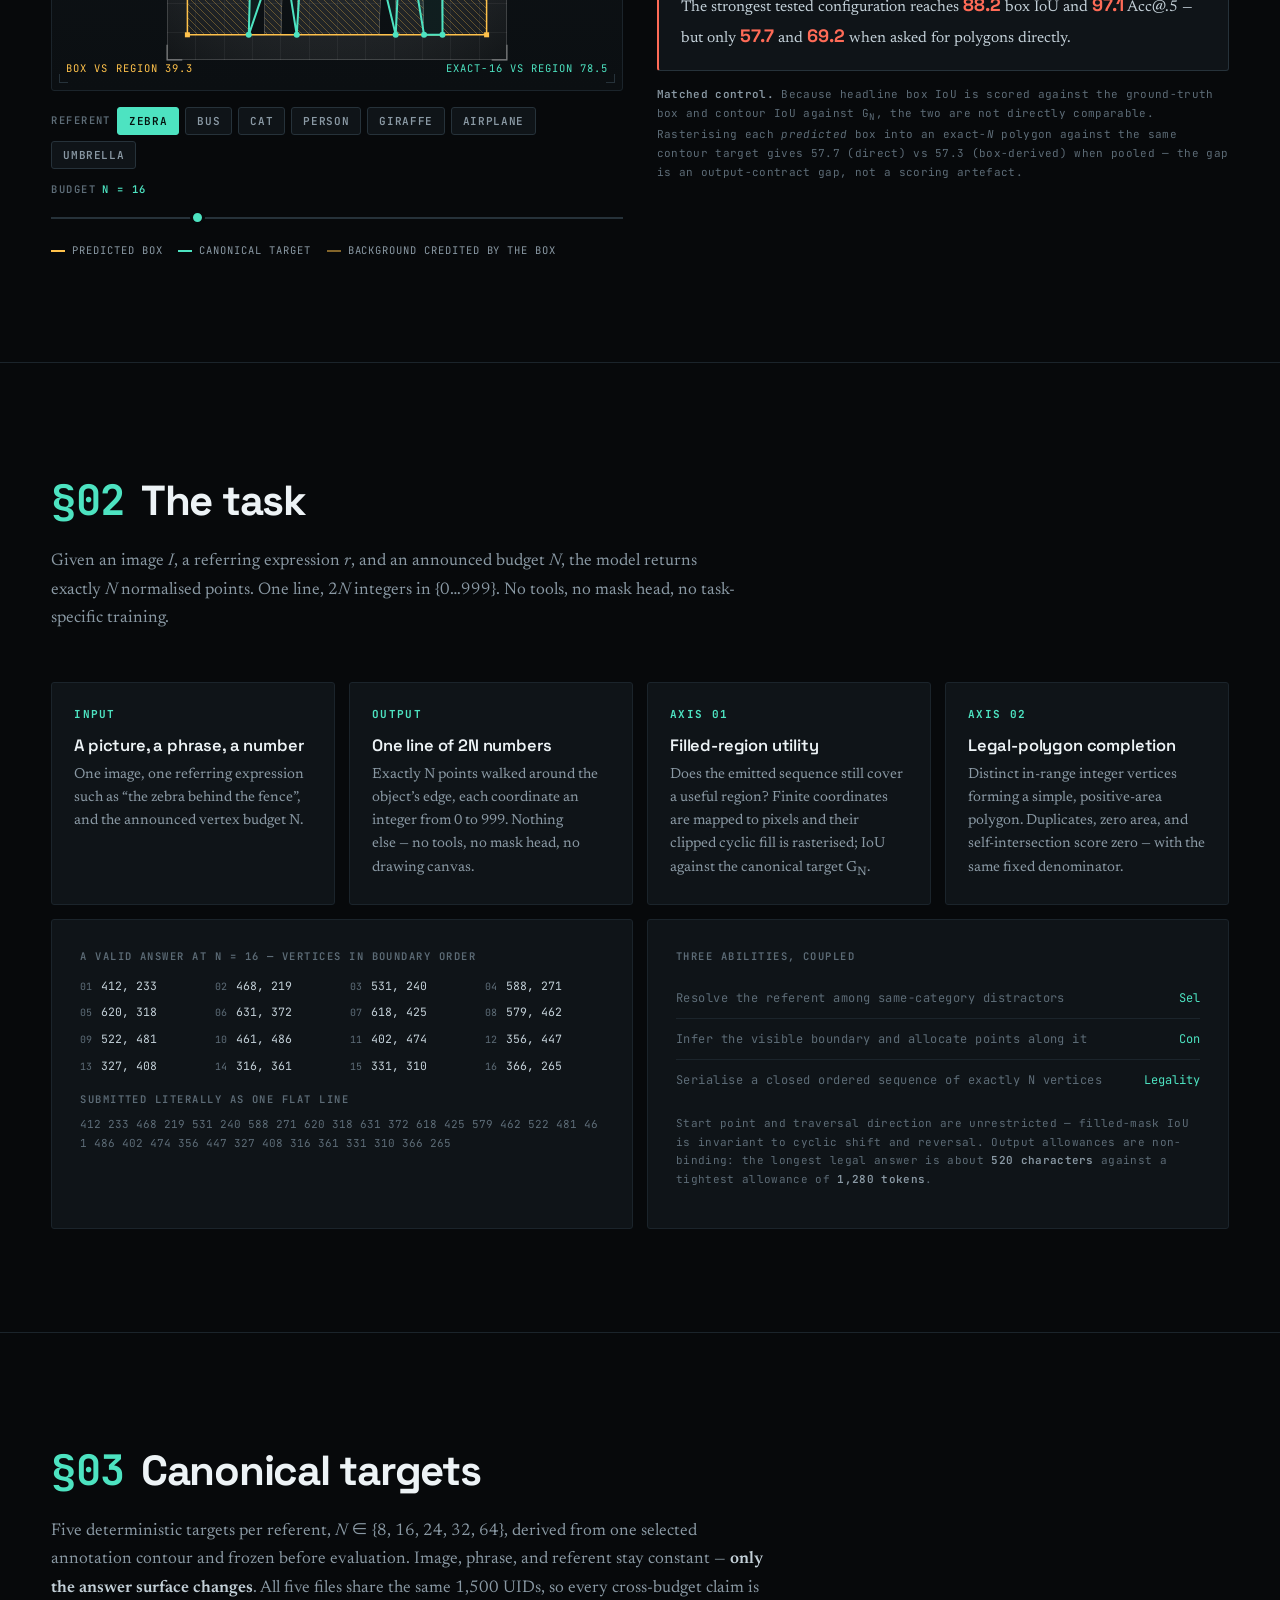
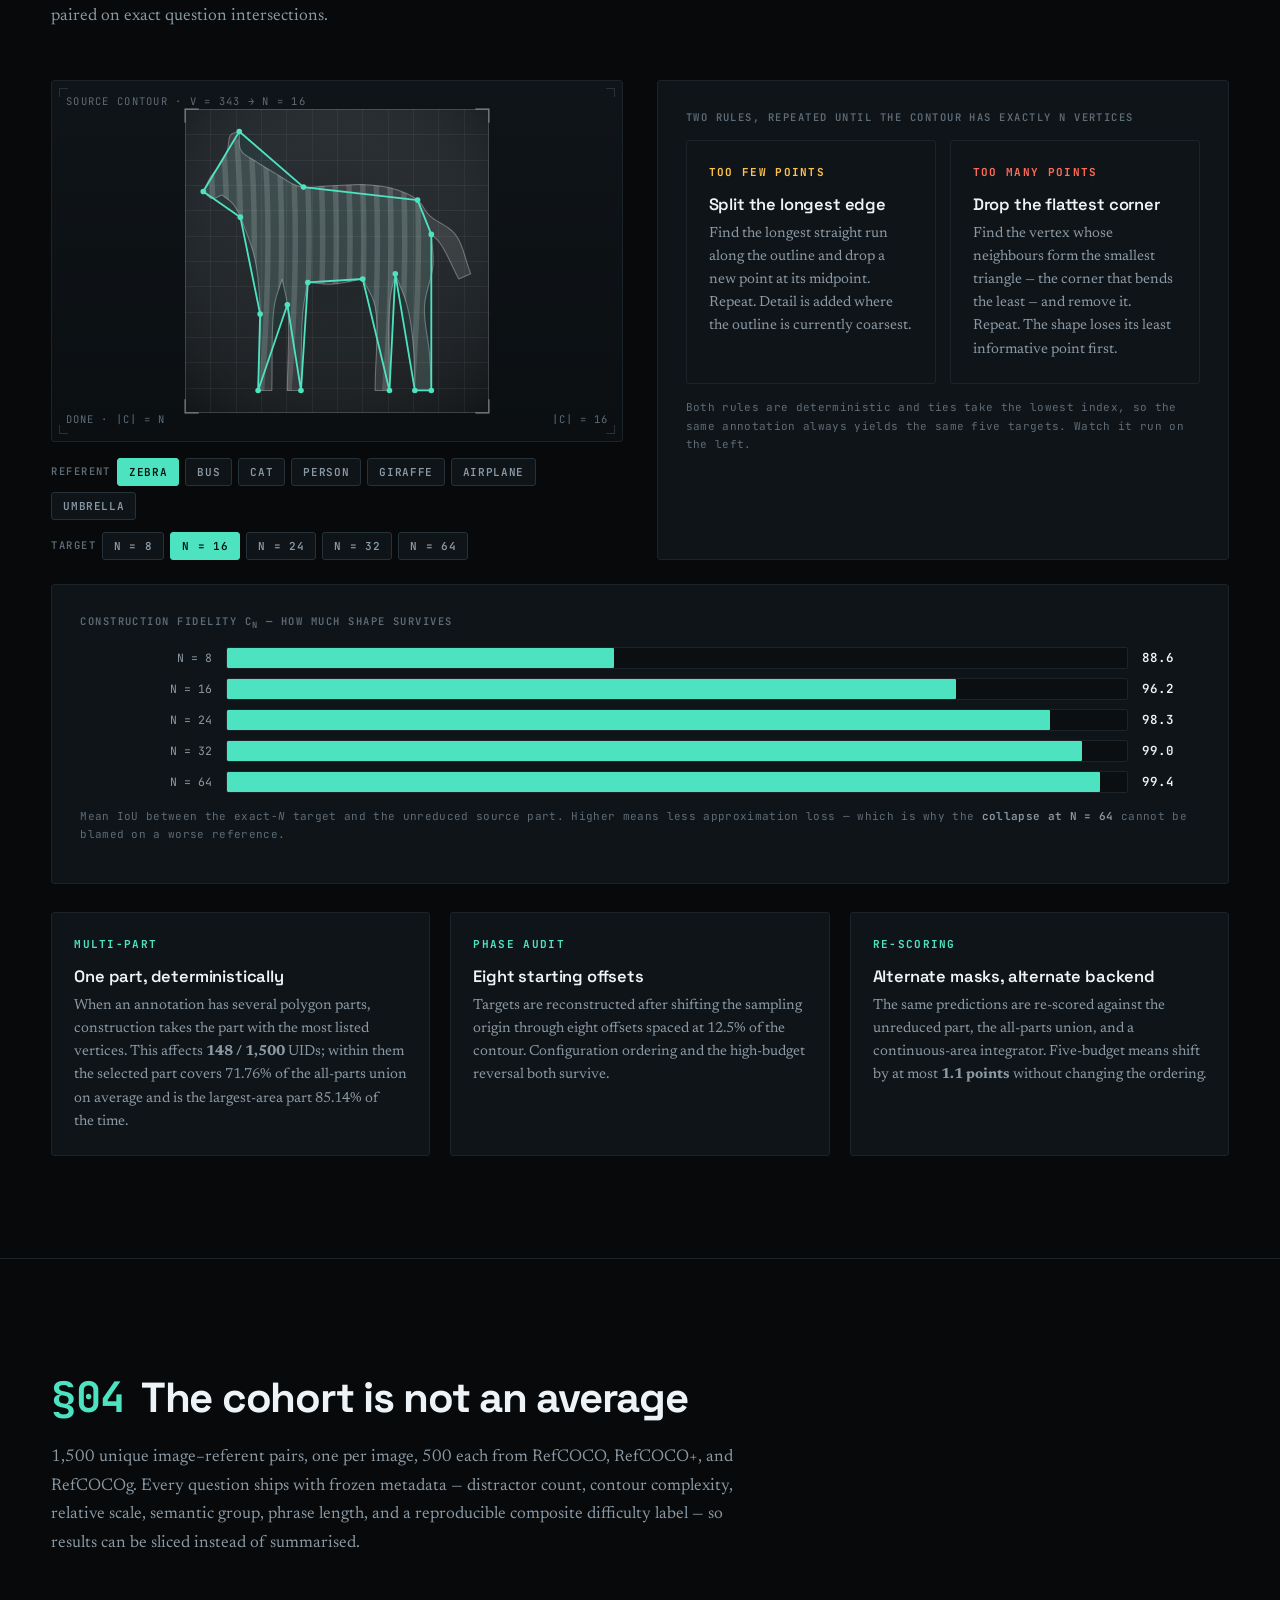
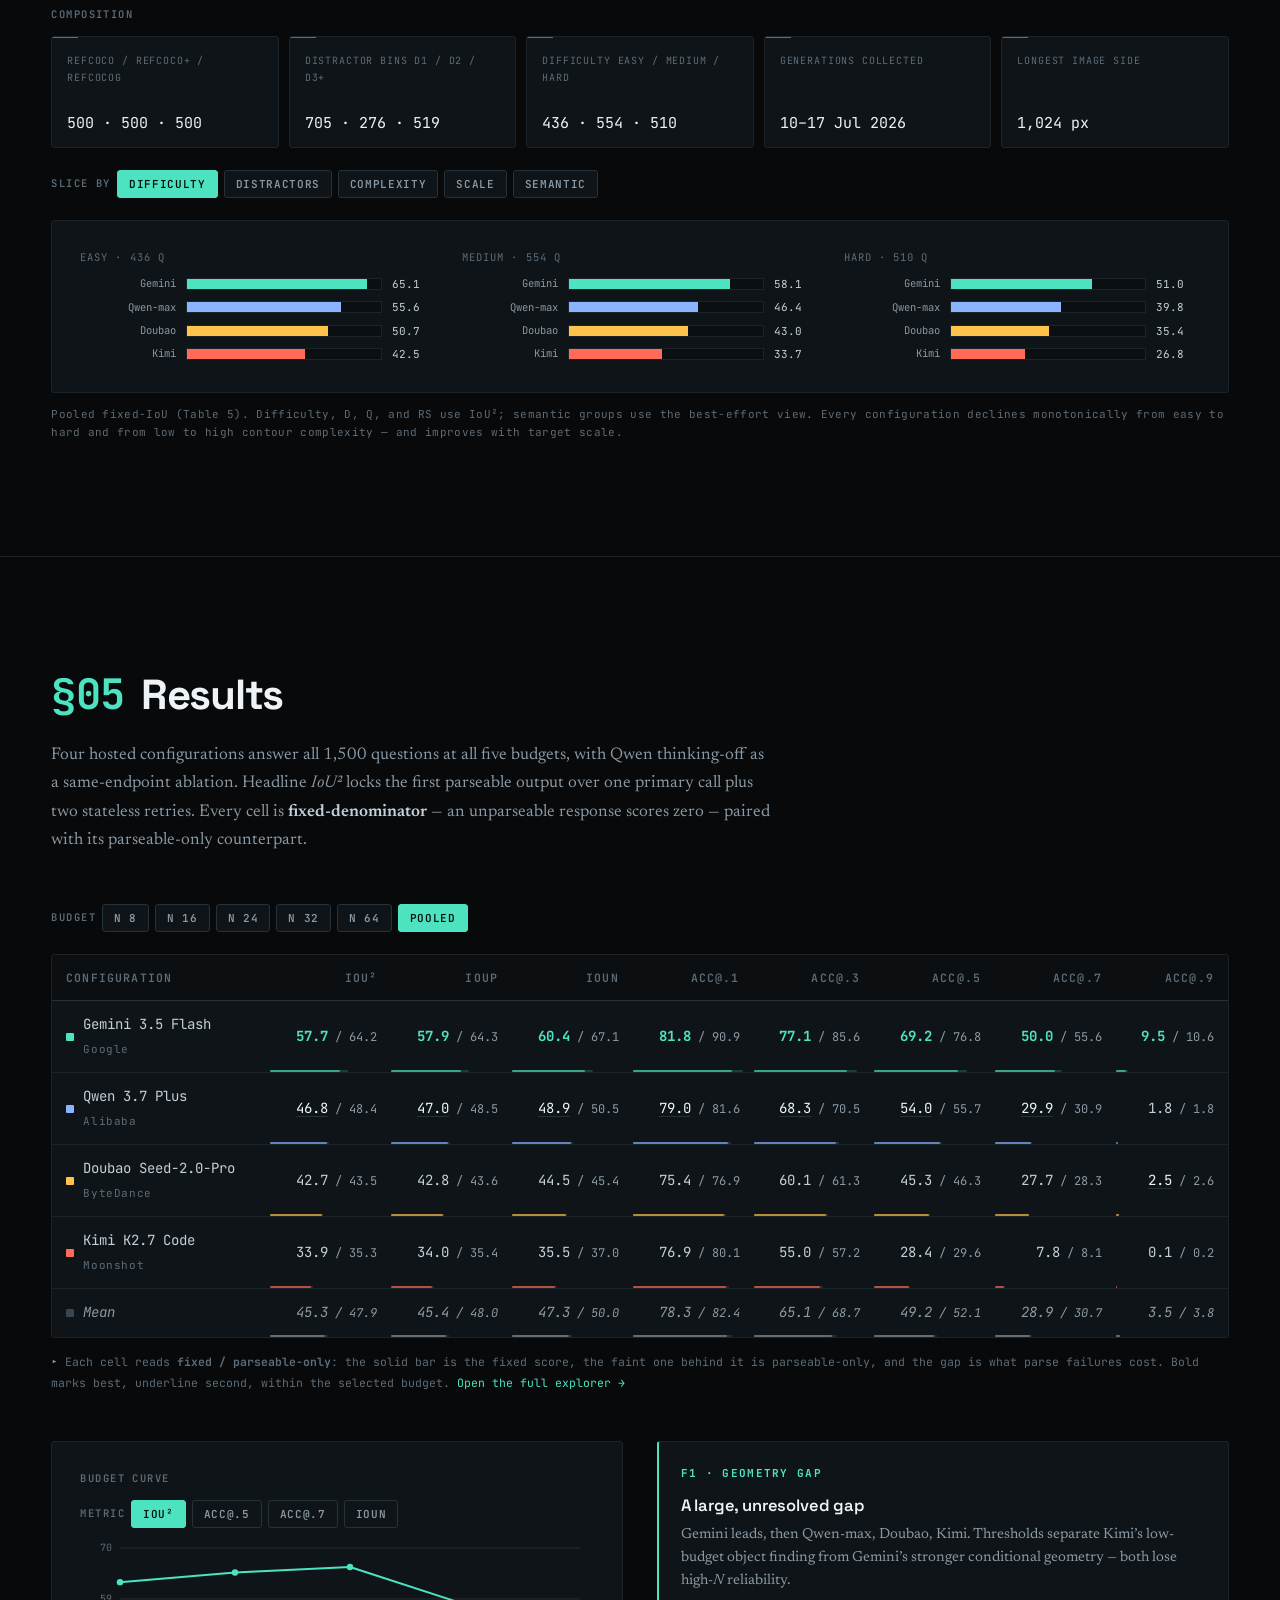
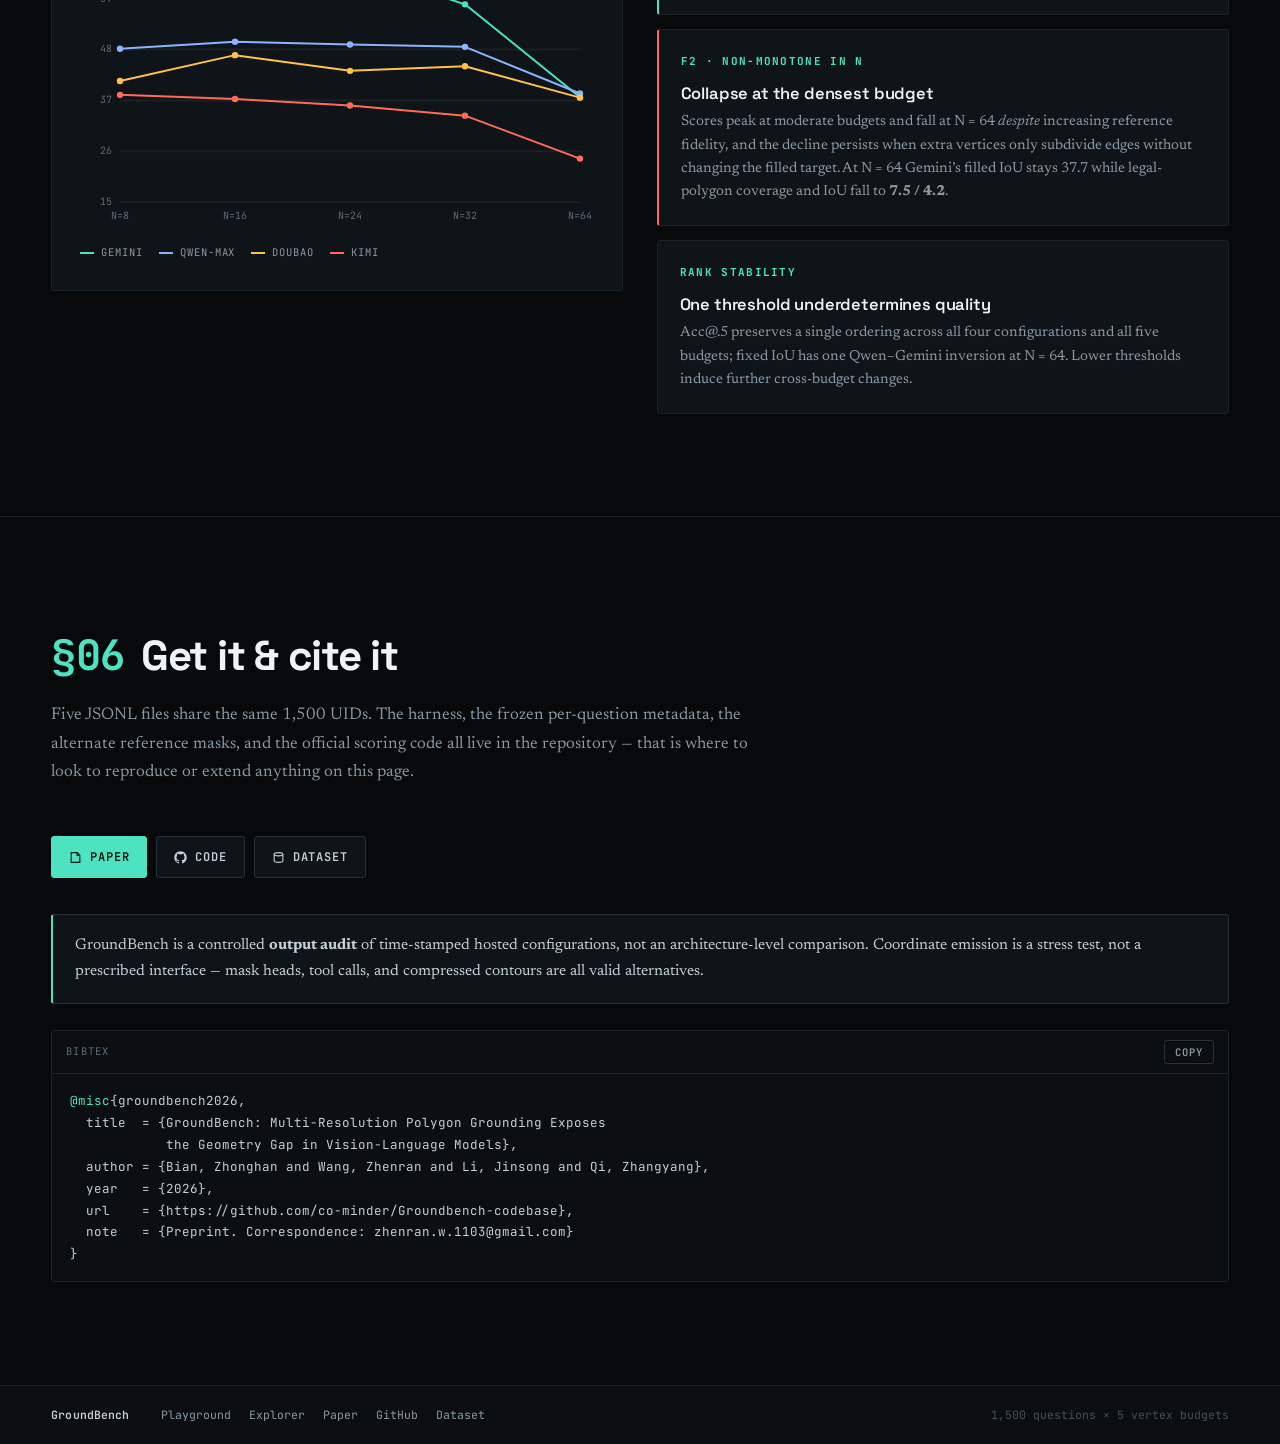
==== commit f5a5f55e: "Follow the repository to its new owner The site repository moved from Social-AI-2026/Groundbench-web" ====
--- a/index.html
+++ b/index.html
@@ -35,7 +35,7 @@
       <button type="button" class="lang-btn" data-lang="zh">中</button>
     </div>
     <div class="nav-icons">
-      <a href="https://github.com/Social-AI-2026/Groundbench-codebase" target="_blank" rel="noopener" aria-label="Code"><svg viewBox="0 0 24 24" fill="currentColor"><path d="M12 .5C5.65.5.5 5.65.5 12c0 5.08 3.29 9.39 7.86 10.91.58.11.79-.25.79-.56v-2.16c-3.2.7-3.88-1.36-3.88-1.36-.52-1.33-1.28-1.69-1.28-1.69-1.05-.72.08-.7.08-.7 1.16.08 1.77 1.19 1.77 1.19 1.03 1.77 2.71 1.26 3.37.96.1-.75.4-1.26.73-1.55-2.55-.29-5.24-1.28-5.24-5.69 0-1.26.45-2.29 1.19-3.1-.12-.29-.52-1.46.11-3.05 0 0 .97-.31 3.18 1.18.92-.26 1.91-.39 2.89-.39.98 0 1.97.13 2.89.39 2.21-1.49 3.18-1.18 3.18-1.18.63 1.59.23 2.76.11 3.05.74.81 1.19 1.84 1.19 3.1 0 4.42-2.69 5.39-5.25 5.68.41.36.78 1.05.78 2.12v3.14c0 .31.21.67.8.56C20.21 21.38 23.5 17.08 23.5 12 23.5 5.65 18.35.5 12 .5z"/></svg></a>
+      <a href="https://github.com/co-minder/Groundbench-codebase" target="_blank" rel="noopener" aria-label="Code"><svg viewBox="0 0 24 24" fill="currentColor"><path d="M12 .5C5.65.5.5 5.65.5 12c0 5.08 3.29 9.39 7.86 10.91.58.11.79-.25.79-.56v-2.16c-3.2.7-3.88-1.36-3.88-1.36-.52-1.33-1.28-1.69-1.28-1.69-1.05-.72.08-.7.08-.7 1.16.08 1.77 1.19 1.77 1.19 1.03 1.77 2.71 1.26 3.37.96.1-.75.4-1.26.73-1.55-2.55-.29-5.24-1.28-5.24-5.69 0-1.26.45-2.29 1.19-3.1-.12-.29-.52-1.46.11-3.05 0 0 .97-.31 3.18 1.18.92-.26 1.91-.39 2.89-.39.98 0 1.97.13 2.89.39 2.21-1.49 3.18-1.18 3.18-1.18.63 1.59.23 2.76.11 3.05.74.81 1.19 1.84 1.19 3.1 0 4.42-2.69 5.39-5.25 5.68.41.36.78 1.05.78 2.12v3.14c0 .31.21.67.8.56C20.21 21.38 23.5 17.08 23.5 12 23.5 5.65 18.35.5 12 .5z"/></svg></a>
       <a href="https://huggingface.co/datasets/Social-AI-2026/GroundBench" target="_blank" rel="noopener" aria-label="Dataset"><svg viewBox="0 0 24 24" fill="none" stroke="currentColor" stroke-width="1.8" stroke-linecap="round"><ellipse cx="12" cy="5.5" rx="7.5" ry="3"/><path d="M4.5 5.5v6c0 1.66 3.36 3 7.5 3s7.5-1.34 7.5-3v-6"/><path d="M4.5 11.5v6c0 1.66 3.36 3 7.5 3s7.5-1.34 7.5-3v-6"/></svg></a>
     </div>
   </div>
@@ -54,7 +54,7 @@
       <p class="authors"><b>Zhonghan Bian</b> · <b>Zhenran Wang</b> · <b>Jinsong Li</b> · <b>Zhangyang Qi</b><br />zhenran.w.1103@gmail.com</p>
       <div class="btnrow">
         <a class="btn hi" href="uploads/GroundBench_Arxiv.pdf" target="_blank"><svg viewBox="0 0 24 24" fill="none" stroke="currentColor" stroke-width="2"><path d="M4 3h11l5 5v13H4z"/><path d="M15 3v5h5"/></svg> <span data-t="btn.paper">Paper</span></a>
-        <a class="btn" href="https://github.com/Social-AI-2026/Groundbench-codebase" target="_blank" rel="noopener"><svg viewBox="0 0 24 24" fill="none" stroke="currentColor" stroke-width="2"><path d="M8 6 2 12l6 6M16 6l6 6-6 6"/></svg> <span data-t="btn.code">Code</span></a>
+        <a class="btn" href="https://github.com/co-minder/Groundbench-codebase" target="_blank" rel="noopener"><svg viewBox="0 0 24 24" fill="none" stroke="currentColor" stroke-width="2"><path d="M8 6 2 12l6 6M16 6l6 6-6 6"/></svg> <span data-t="btn.code">Code</span></a>
         <a class="btn" href="https://huggingface.co/datasets/Social-AI-2026/GroundBench" target="_blank" rel="noopener"><svg viewBox="0 0 24 24" fill="none" stroke="currentColor" stroke-width="2"><ellipse cx="12" cy="6" rx="8" ry="3"/><path d="M4 6v12c0 1.7 3.6 3 8 3s8-1.3 8-3V6"/></svg> <span data-t="btn.data">Dataset</span></a>
         <a class="btn" href="playground.html"><svg viewBox="0 0 24 24" fill="none" stroke="currentColor" stroke-width="2"><polygon points="12,3 20,9 17,19 7,19 4,9"/></svg> <span data-t="btn.trace">Trace it yourself</span></a>
       </div>
@@ -259,7 +259,7 @@
 
     <div class="btnrow" style="margin-bottom:clamp(24px,3vw,36px)">
       <a class="btn hi" href="uploads/GroundBench_Arxiv.pdf" target="_blank"><svg viewBox="0 0 24 24" fill="none" stroke="currentColor" stroke-width="2"><path d="M4 3h11l5 5v13H4z"/><path d="M15 3v5h5"/></svg> <span data-t="btn.paper">Paper</span></a>
-      <a class="btn" href="https://github.com/Social-AI-2026/Groundbench-codebase" target="_blank" rel="noopener"><svg viewBox="0 0 24 24" fill="currentColor"><path d="M12 .5C5.65.5.5 5.65.5 12c0 5.08 3.29 9.39 7.86 10.91.58.11.79-.25.79-.56v-2.16c-3.2.7-3.88-1.36-3.88-1.36-.52-1.33-1.28-1.69-1.28-1.69-1.05-.72.08-.7.08-.7 1.16.08 1.77 1.19 1.77 1.19 1.03 1.77 2.71 1.26 3.37.96.1-.75.4-1.26.73-1.55-2.55-.29-5.24-1.28-5.24-5.69 0-1.26.45-2.29 1.19-3.1-.12-.29-.52-1.46.11-3.05 0 0 .97-.31 3.18 1.18.92-.26 1.91-.39 2.89-.39.98 0 1.97.13 2.89.39 2.21-1.49 3.18-1.18 3.18-1.18.63 1.59.23 2.76.11 3.05.74.81 1.19 1.84 1.19 3.1 0 4.42-2.69 5.39-5.25 5.68.41.36.78 1.05.78 2.12v3.14c0 .31.21.67.8.56C20.21 21.38 23.5 17.08 23.5 12 23.5 5.65 18.35.5 12 .5z"/></svg> <span data-t="btn.code">GitHub</span></a>
+      <a class="btn" href="https://github.com/co-minder/Groundbench-codebase" target="_blank" rel="noopener"><svg viewBox="0 0 24 24" fill="currentColor"><path d="M12 .5C5.65.5.5 5.65.5 12c0 5.08 3.29 9.39 7.86 10.91.58.11.79-.25.79-.56v-2.16c-3.2.7-3.88-1.36-3.88-1.36-.52-1.33-1.28-1.69-1.28-1.69-1.05-.72.08-.7.08-.7 1.16.08 1.77 1.19 1.77 1.19 1.03 1.77 2.71 1.26 3.37.96.1-.75.4-1.26.73-1.55-2.55-.29-5.24-1.28-5.24-5.69 0-1.26.45-2.29 1.19-3.1-.12-.29-.52-1.46.11-3.05 0 0 .97-.31 3.18 1.18.92-.26 1.91-.39 2.89-.39.98 0 1.97.13 2.89.39 2.21-1.49 3.18-1.18 3.18-1.18.63 1.59.23 2.76.11 3.05.74.81 1.19 1.84 1.19 3.1 0 4.42-2.69 5.39-5.25 5.68.41.36.78 1.05.78 2.12v3.14c0 .31.21.67.8.56C20.21 21.38 23.5 17.08 23.5 12 23.5 5.65 18.35.5 12 .5z"/></svg> <span data-t="btn.code">GitHub</span></a>
       <a class="btn" href="https://huggingface.co/datasets/Social-AI-2026/GroundBench" target="_blank" rel="noopener"><svg viewBox="0 0 24 24" fill="none" stroke="currentColor" stroke-width="2"><ellipse cx="12" cy="6" rx="8" ry="3"/><path d="M4 6v12c0 1.7 3.6 3 8 3s8-1.3 8-3V6"/></svg> <span data-t="btn.data">Dataset</span></a>
     </div>
 
@@ -272,7 +272,7 @@
             the Geometry Gap in Vision-Language Models},
   author = {Bian, Zhonghan and Wang, Zhenran and Li, Jinsong and Qi, Zhangyang},
   year   = {2026},
-  url    = {https://github.com/Social-AI-2026/Groundbench-codebase},
+  url    = {https://github.com/co-minder/Groundbench-codebase},
   note   = {Preprint. Correspondence: zhenran.w.1103@gmail.com}
 }</pre>
     </div>
@@ -284,7 +284,7 @@
 <footer>
   <div class="wrap foot">
     <span class="fb">GroundBench</span>
-    <nav class="fl"><a href="playground.html" data-t="ft.try">Playground</a><a href="explorer.html" data-t="ft.expl">Explorer</a><a href="uploads/GroundBench_Arxiv.pdf" target="_blank" data-t="ft.paper">Paper</a><a href="https://github.com/Social-AI-2026/Groundbench-codebase" target="_blank" rel="noopener" data-t="ft.code">GitHub</a><a href="https://huggingface.co/datasets/Social-AI-2026/GroundBench" target="_blank" rel="noopener" data-t="ft.data">Dataset</a></nav>
+    <nav class="fl"><a href="playground.html" data-t="ft.try">Playground</a><a href="explorer.html" data-t="ft.expl">Explorer</a><a href="uploads/GroundBench_Arxiv.pdf" target="_blank" data-t="ft.paper">Paper</a><a href="https://github.com/co-minder/Groundbench-codebase" target="_blank" rel="noopener" data-t="ft.code">GitHub</a><a href="https://huggingface.co/datasets/Social-AI-2026/GroundBench" target="_blank" rel="noopener" data-t="ft.data">Dataset</a></nav>
     <span class="fn" data-t="ft.note">1,500 × 5</span>
   </div>
 </footer>
--- a/styles.css
+++ b/styles.css
@@ -1,5 +1,5 @@
 /* ==========================================================================
-   GROUNDINGBENCH — vector-lab theme
+   GROUNDBENCH — vector-lab theme
    box = amber · reference contour = mint · model prediction = coral
    ========================================================================== */
 
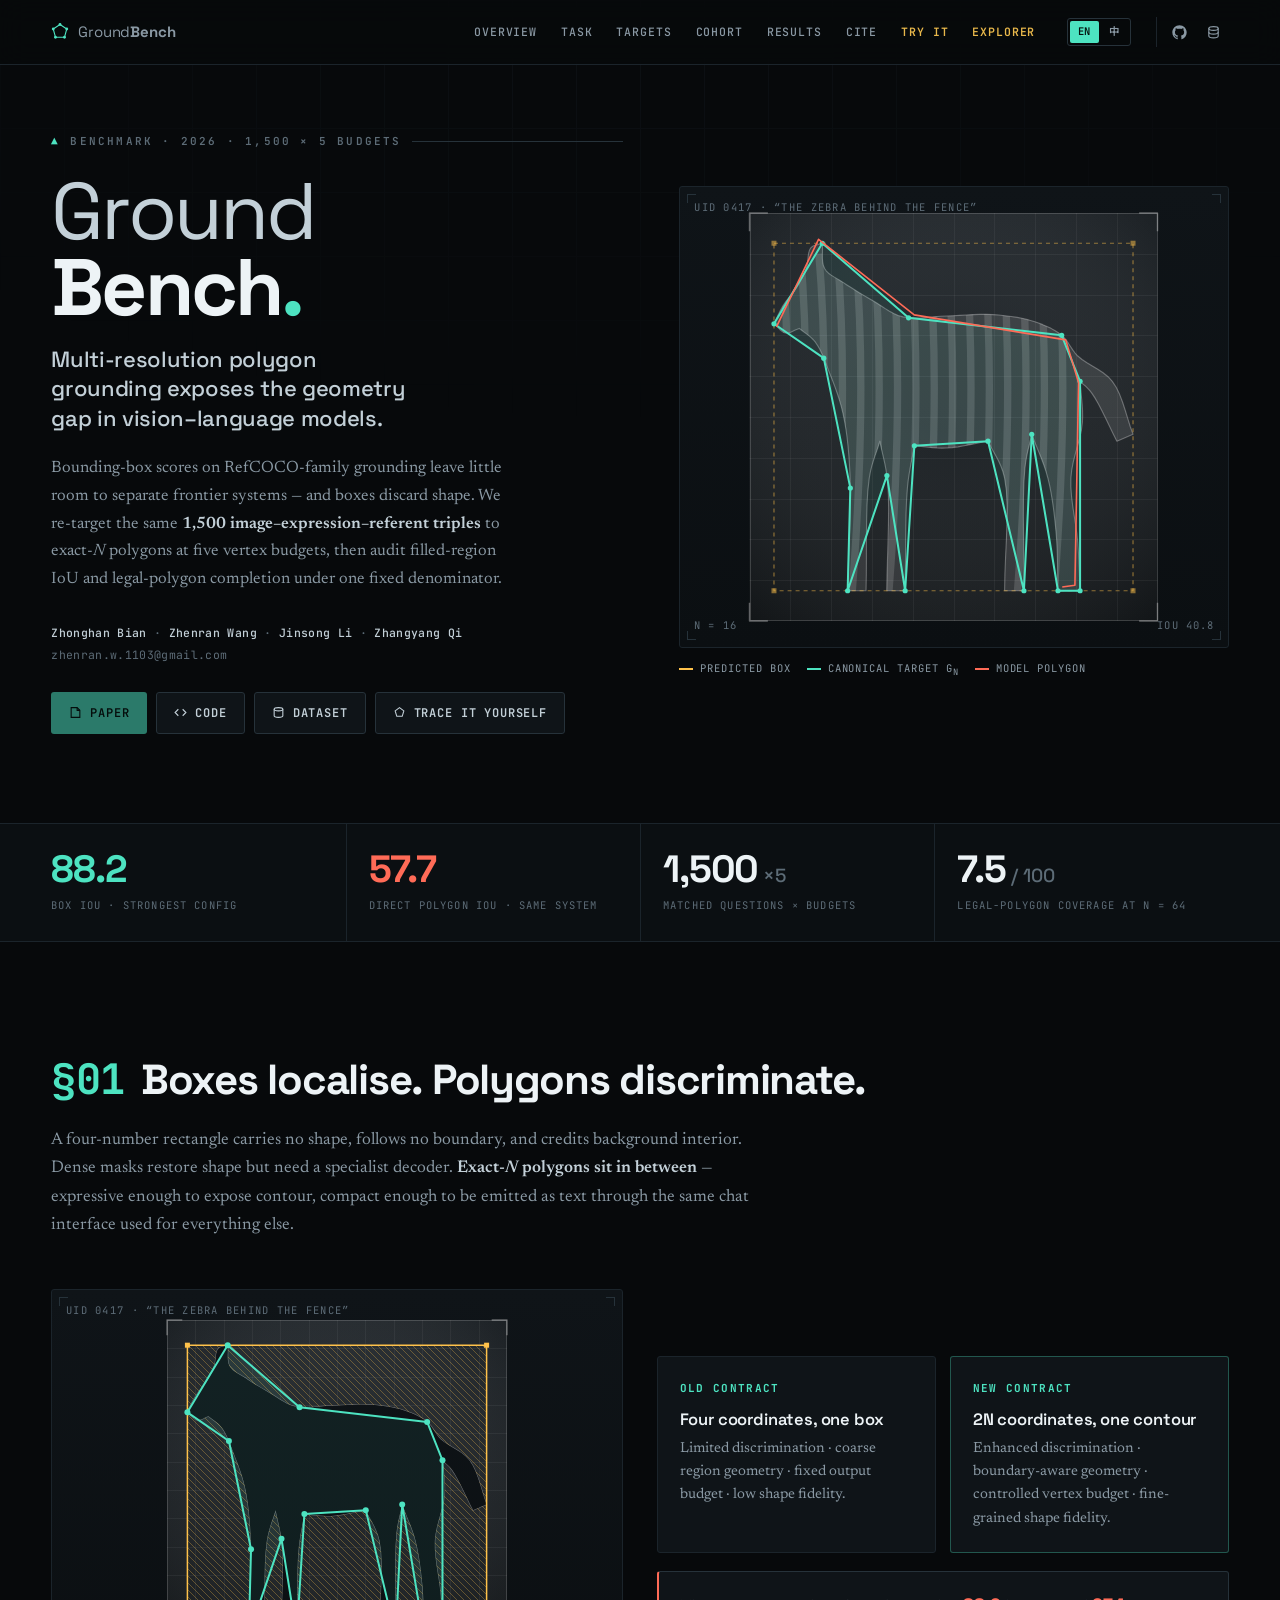
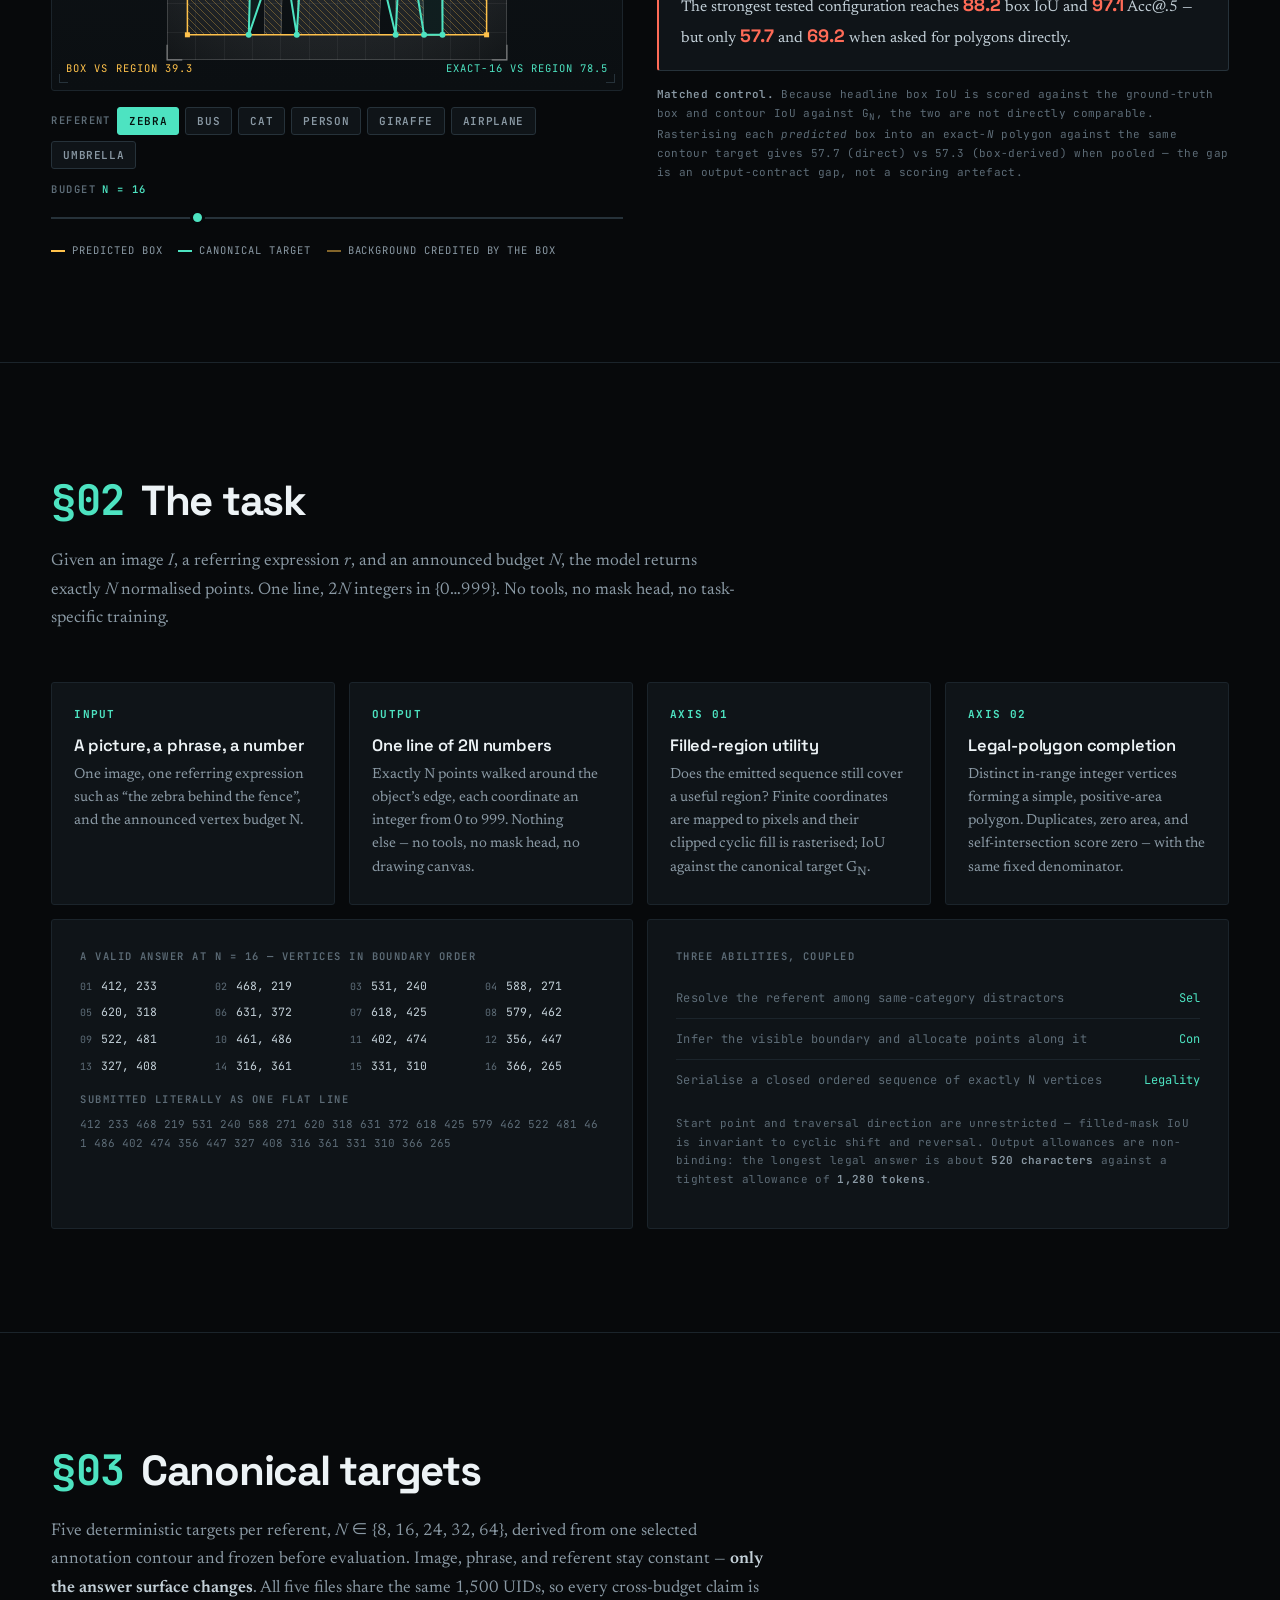
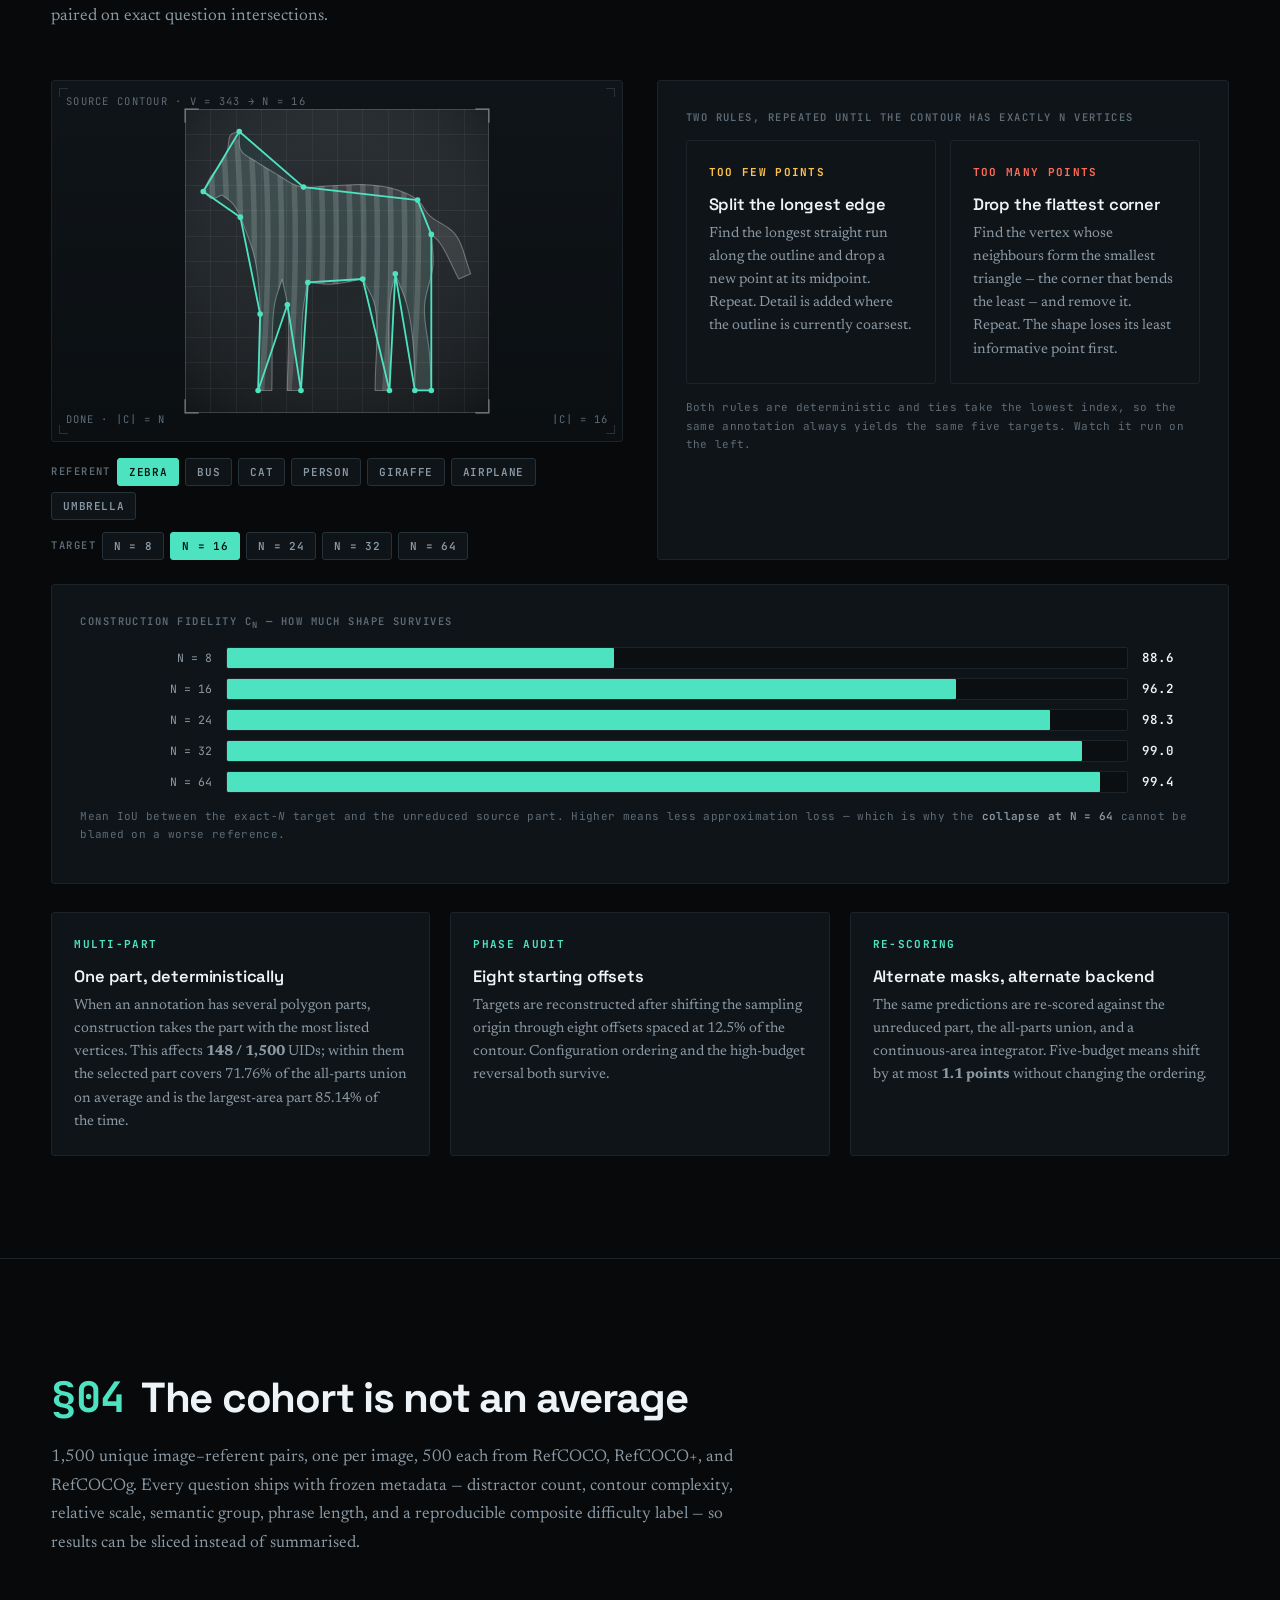
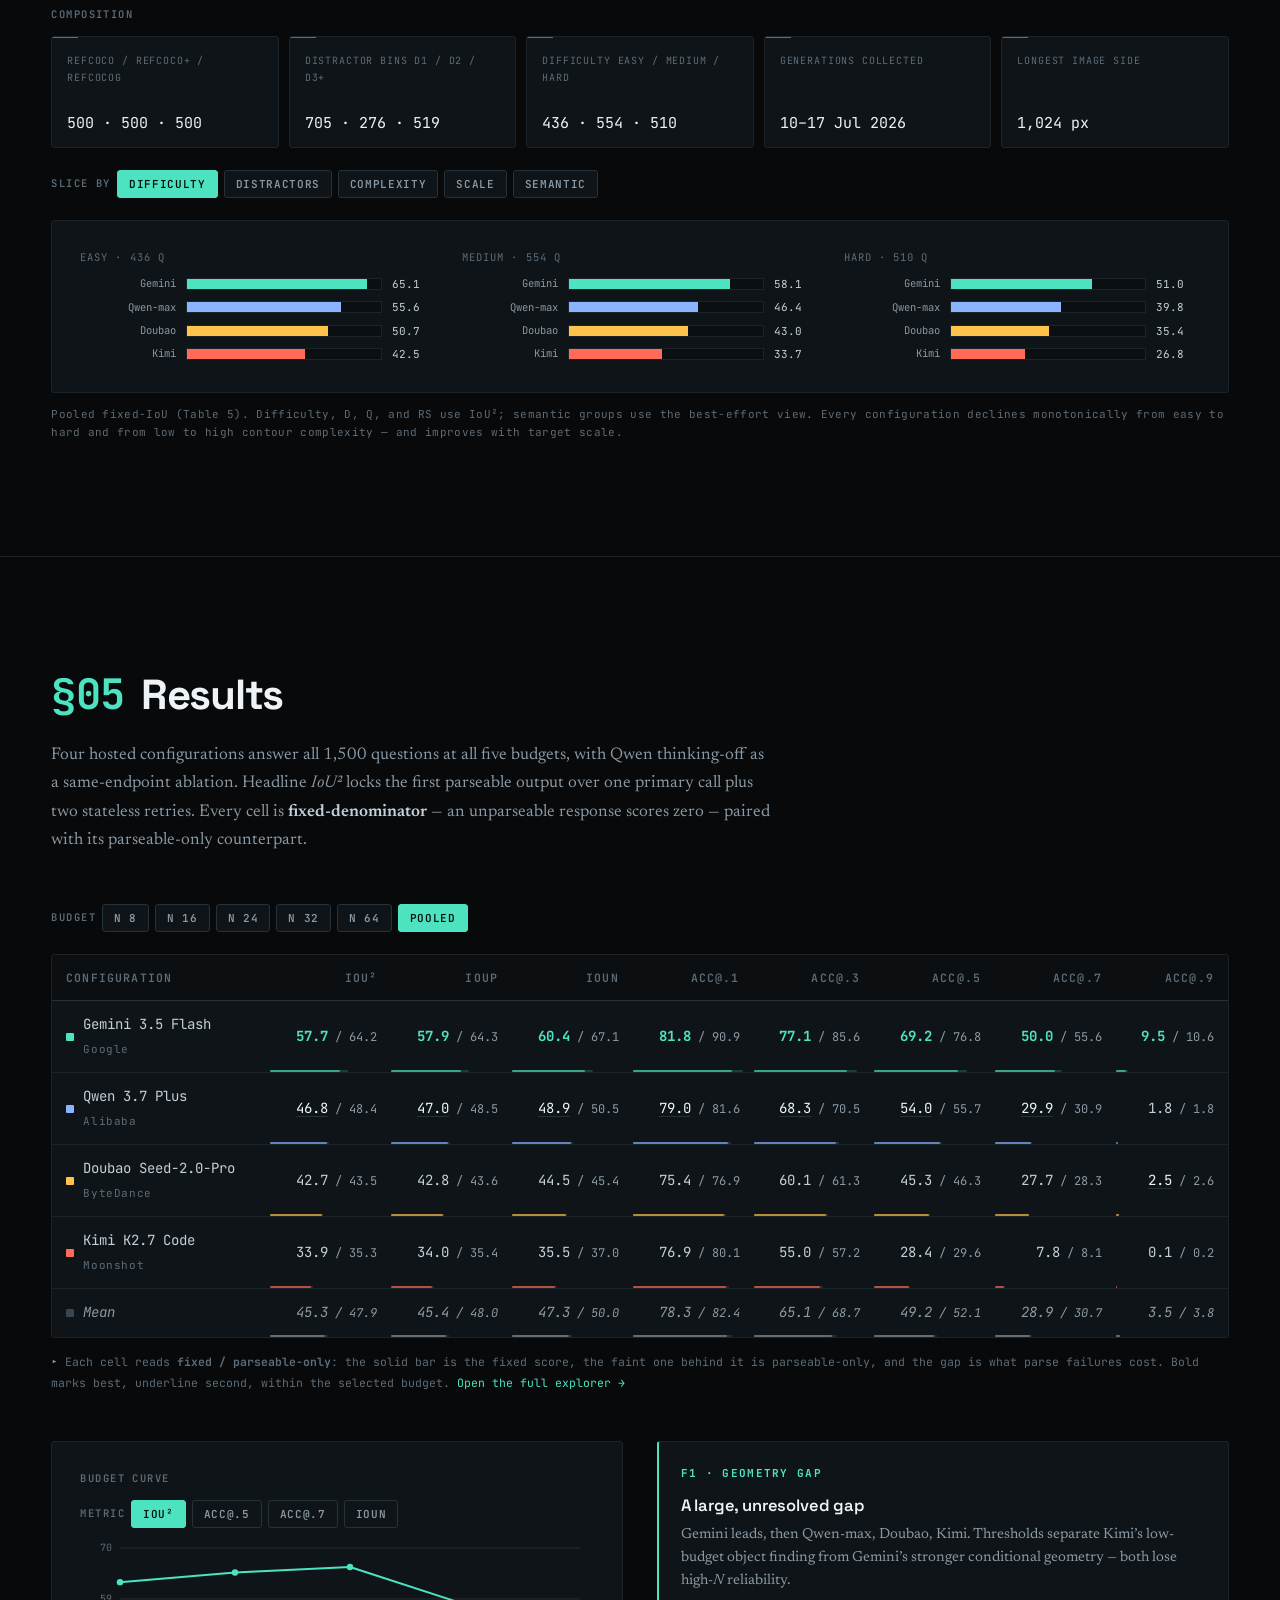
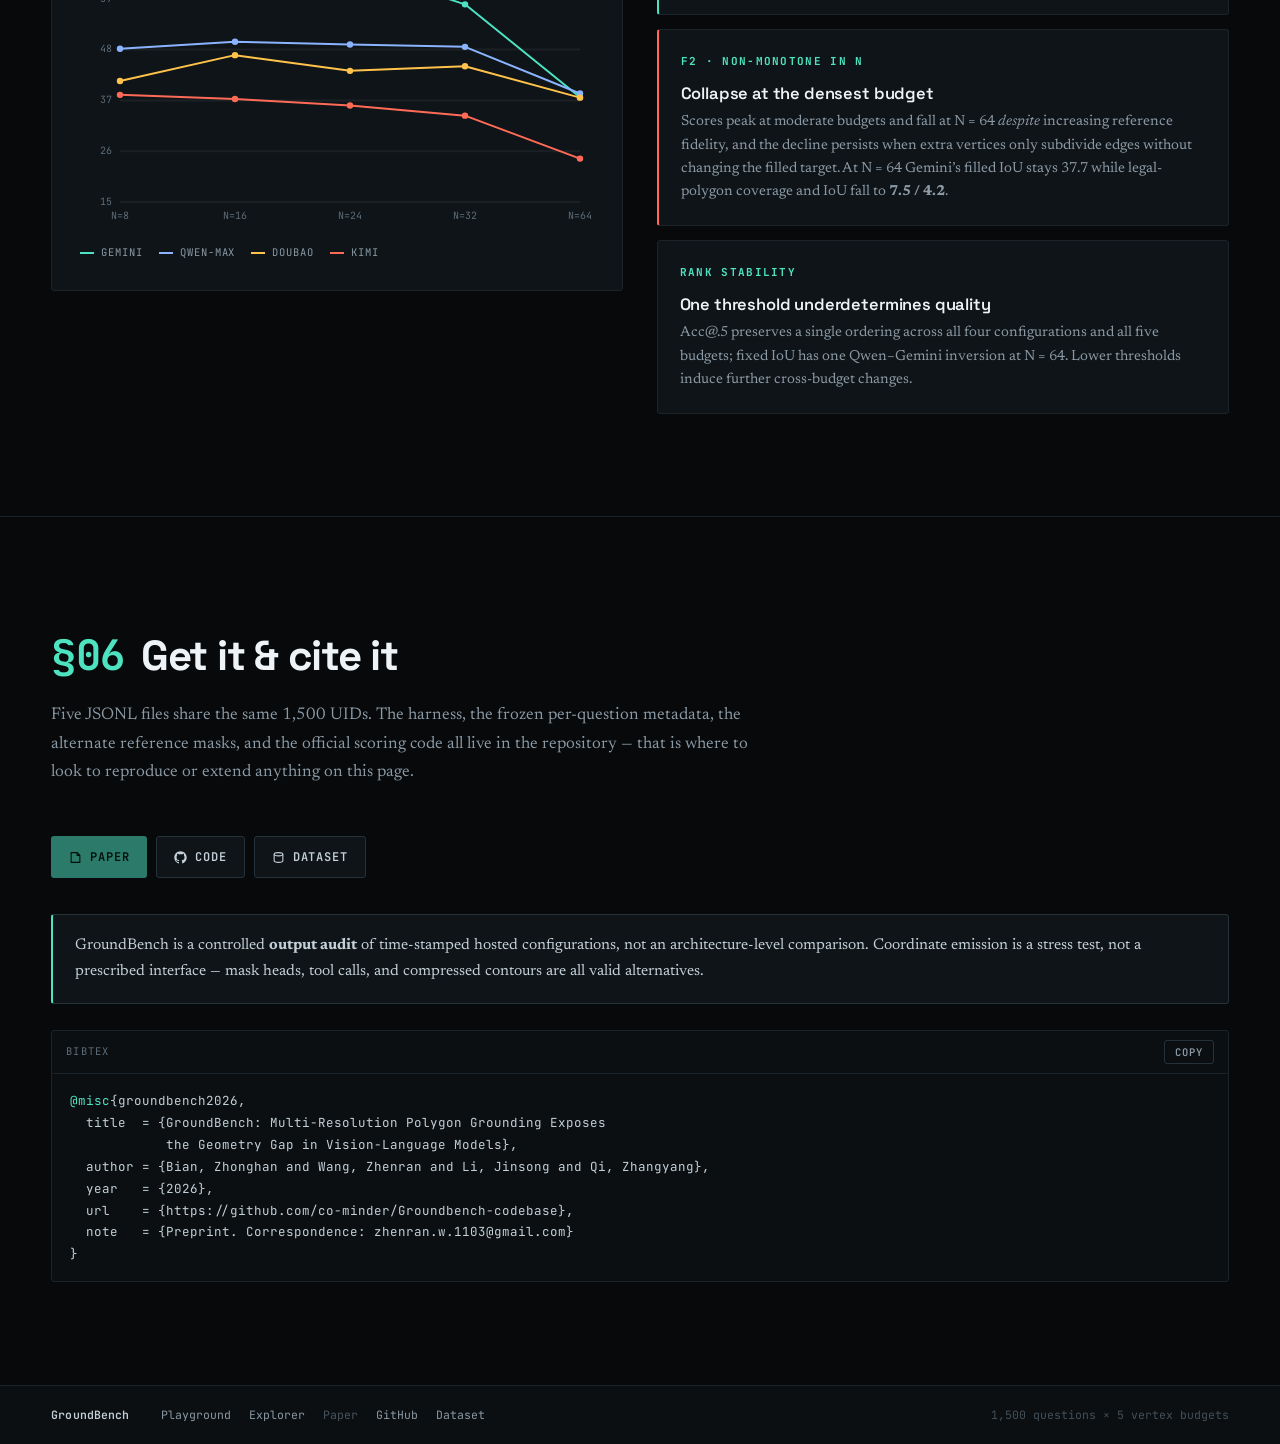
==== commit 5a1d1f25: "Disable paper links until arXiv release" ====
--- a/index.html
+++ b/index.html
@@ -53,7 +53,7 @@
       <p class="hero-lede" data-th="hero.lede">Bounding-box scores on RefCOCO-family grounding leave little room to separate frontier systems — and boxes discard shape. We re-target the same <strong>1,500 image–expression–referent triples</strong> to exact-<em>N</em> polygons at five vertex budgets, then audit filled-region IoU and legal-polygon completion under one fixed denominator.</p>
       <p class="authors"><b>Zhonghan Bian</b> · <b>Zhenran Wang</b> · <b>Jinsong Li</b> · <b>Zhangyang Qi</b><br />zhenran.w.1103@gmail.com</p>
       <div class="btnrow">
-        <a class="btn hi" href="uploads/GroundBench_Arxiv.pdf" target="_blank"><svg viewBox="0 0 24 24" fill="none" stroke="currentColor" stroke-width="2"><path d="M4 3h11l5 5v13H4z"/><path d="M15 3v5h5"/></svg> <span data-t="btn.paper">Paper</span></a>
+        <span class="btn hi off" aria-disabled="true"><svg viewBox="0 0 24 24" fill="none" stroke="currentColor" stroke-width="2"><path d="M4 3h11l5 5v13H4z"/><path d="M15 3v5h5"/></svg> <span data-t="btn.paper">Paper</span></span>
         <a class="btn" href="https://github.com/co-minder/Groundbench-codebase" target="_blank" rel="noopener"><svg viewBox="0 0 24 24" fill="none" stroke="currentColor" stroke-width="2"><path d="M8 6 2 12l6 6M16 6l6 6-6 6"/></svg> <span data-t="btn.code">Code</span></a>
         <a class="btn" href="https://huggingface.co/datasets/Social-AI-2026/GroundBench" target="_blank" rel="noopener"><svg viewBox="0 0 24 24" fill="none" stroke="currentColor" stroke-width="2"><ellipse cx="12" cy="6" rx="8" ry="3"/><path d="M4 6v12c0 1.7 3.6 3 8 3s8-1.3 8-3V6"/></svg> <span data-t="btn.data">Dataset</span></a>
         <a class="btn" href="playground.html"><svg viewBox="0 0 24 24" fill="none" stroke="currentColor" stroke-width="2"><polygon points="12,3 20,9 17,19 7,19 4,9"/></svg> <span data-t="btn.trace">Trace it yourself</span></a>
@@ -258,7 +258,7 @@
     <p class="sdek" data-t="s7.dek">Five JSONL files share the same 1,500 UIDs. The harness, the frozen per-question metadata, the alternate reference masks, and the official scoring code all live in the repository — that is where to look to reproduce or extend anything on this page.</p>
 
     <div class="btnrow" style="margin-bottom:clamp(24px,3vw,36px)">
-      <a class="btn hi" href="uploads/GroundBench_Arxiv.pdf" target="_blank"><svg viewBox="0 0 24 24" fill="none" stroke="currentColor" stroke-width="2"><path d="M4 3h11l5 5v13H4z"/><path d="M15 3v5h5"/></svg> <span data-t="btn.paper">Paper</span></a>
+      <span class="btn hi off" aria-disabled="true"><svg viewBox="0 0 24 24" fill="none" stroke="currentColor" stroke-width="2"><path d="M4 3h11l5 5v13H4z"/><path d="M15 3v5h5"/></svg> <span data-t="btn.paper">Paper</span></span>
       <a class="btn" href="https://github.com/co-minder/Groundbench-codebase" target="_blank" rel="noopener"><svg viewBox="0 0 24 24" fill="currentColor"><path d="M12 .5C5.65.5.5 5.65.5 12c0 5.08 3.29 9.39 7.86 10.91.58.11.79-.25.79-.56v-2.16c-3.2.7-3.88-1.36-3.88-1.36-.52-1.33-1.28-1.69-1.28-1.69-1.05-.72.08-.7.08-.7 1.16.08 1.77 1.19 1.77 1.19 1.03 1.77 2.71 1.26 3.37.96.1-.75.4-1.26.73-1.55-2.55-.29-5.24-1.28-5.24-5.69 0-1.26.45-2.29 1.19-3.1-.12-.29-.52-1.46.11-3.05 0 0 .97-.31 3.18 1.18.92-.26 1.91-.39 2.89-.39.98 0 1.97.13 2.89.39 2.21-1.49 3.18-1.18 3.18-1.18.63 1.59.23 2.76.11 3.05.74.81 1.19 1.84 1.19 3.1 0 4.42-2.69 5.39-5.25 5.68.41.36.78 1.05.78 2.12v3.14c0 .31.21.67.8.56C20.21 21.38 23.5 17.08 23.5 12 23.5 5.65 18.35.5 12 .5z"/></svg> <span data-t="btn.code">GitHub</span></a>
       <a class="btn" href="https://huggingface.co/datasets/Social-AI-2026/GroundBench" target="_blank" rel="noopener"><svg viewBox="0 0 24 24" fill="none" stroke="currentColor" stroke-width="2"><ellipse cx="12" cy="6" rx="8" ry="3"/><path d="M4 6v12c0 1.7 3.6 3 8 3s8-1.3 8-3V6"/></svg> <span data-t="btn.data">Dataset</span></a>
     </div>
@@ -284,7 +284,7 @@
 <footer>
   <div class="wrap foot">
     <span class="fb">GroundBench</span>
-    <nav class="fl"><a href="playground.html" data-t="ft.try">Playground</a><a href="explorer.html" data-t="ft.expl">Explorer</a><a href="uploads/GroundBench_Arxiv.pdf" target="_blank" data-t="ft.paper">Paper</a><a href="https://github.com/co-minder/Groundbench-codebase" target="_blank" rel="noopener" data-t="ft.code">GitHub</a><a href="https://huggingface.co/datasets/Social-AI-2026/GroundBench" target="_blank" rel="noopener" data-t="ft.data">Dataset</a></nav>
+    <nav class="fl"><a href="playground.html" data-t="ft.try">Playground</a><a href="explorer.html" data-t="ft.expl">Explorer</a><span class="off" aria-disabled="true" data-t="ft.paper">Paper</span><a href="https://github.com/co-minder/Groundbench-codebase" target="_blank" rel="noopener" data-t="ft.code">GitHub</a><a href="https://huggingface.co/datasets/Social-AI-2026/GroundBench" target="_blank" rel="noopener" data-t="ft.data">Dataset</a></nav>
     <span class="fn" data-t="ft.note">1,500 × 5</span>
   </div>
 </footer>
--- a/styles.css
+++ b/styles.css
@@ -19,7 +19,6 @@
 
 *{box-sizing:border-box}
 html{scroll-behavior:smooth;scroll-padding-top:96px;-webkit-text-size-adjust:100%}
-html.gated{overflow:hidden}
 body{margin:0;background:var(--bg);color:var(--ink);font-family:var(--serif);font-size:17.5px;line-height:1.68;-webkit-font-smoothing:antialiased;overflow-x:hidden}
 body::before{content:"";position:fixed;inset:0;pointer-events:none;z-index:0;background-image:linear-gradient(var(--line) 1px,transparent 1px),linear-gradient(90deg,var(--line) 1px,transparent 1px);background-size:64px 64px;opacity:.34;mask-image:radial-gradient(ellipse 90% 60% at 50% 0%,#000 0%,transparent 78%)}
 img{max-width:100%;display:block}
@@ -274,19 +273,6 @@
 .foot a{color:var(--muted)}
 .foot a:hover{color:var(--ref)}
 
-/* gate */
-#gate{position:fixed;inset:0;z-index:200;background:var(--bg);display:grid;place-items:center;transition:opacity .35s}
-#gate.out{opacity:0;pointer-events:none}
-#gate form{width:min(400px,88vw);border:1px solid var(--line);background:var(--panel);border-radius:var(--r);padding:30px}
-#gate h1{font-size:19px;margin-bottom:8px}
-#gate p{font-size:13.5px;color:var(--muted);margin-bottom:20px}
-#gate input{width:100%;background:var(--bg-2);border:1px solid var(--line-2);border-radius:var(--r);padding:11px 13px;color:var(--ink);font-family:var(--mono);font-size:13px;outline:0}
-#gate input:focus{border-color:var(--ref)}
-#gate button{width:100%;margin-top:10px;font-family:var(--mono);font-size:12px;font-weight:600;letter-spacing:.1em;text-transform:uppercase;padding:11px;border:0;border-radius:var(--r);background:var(--ref);color:#04120E;cursor:pointer}
-#gate .err{opacity:0;color:var(--pred);font-family:var(--mono);font-size:11.5px;margin:10px 0 0;transition:opacity .2s}
-@keyframes shake{10%,90%{transform:translateX(-2px)}20%,80%{transform:translateX(4px)}30%,50%,70%{transform:translateX(-7px)}40%,60%{transform:translateX(7px)}}
-#gate form.shake{animation:shake .5s}
-
 /* ============================== RESPONSIVE =============================== */
 @media (max-width:1080px){
   .hero-grid{grid-template-columns:1fr;gap:36px}
